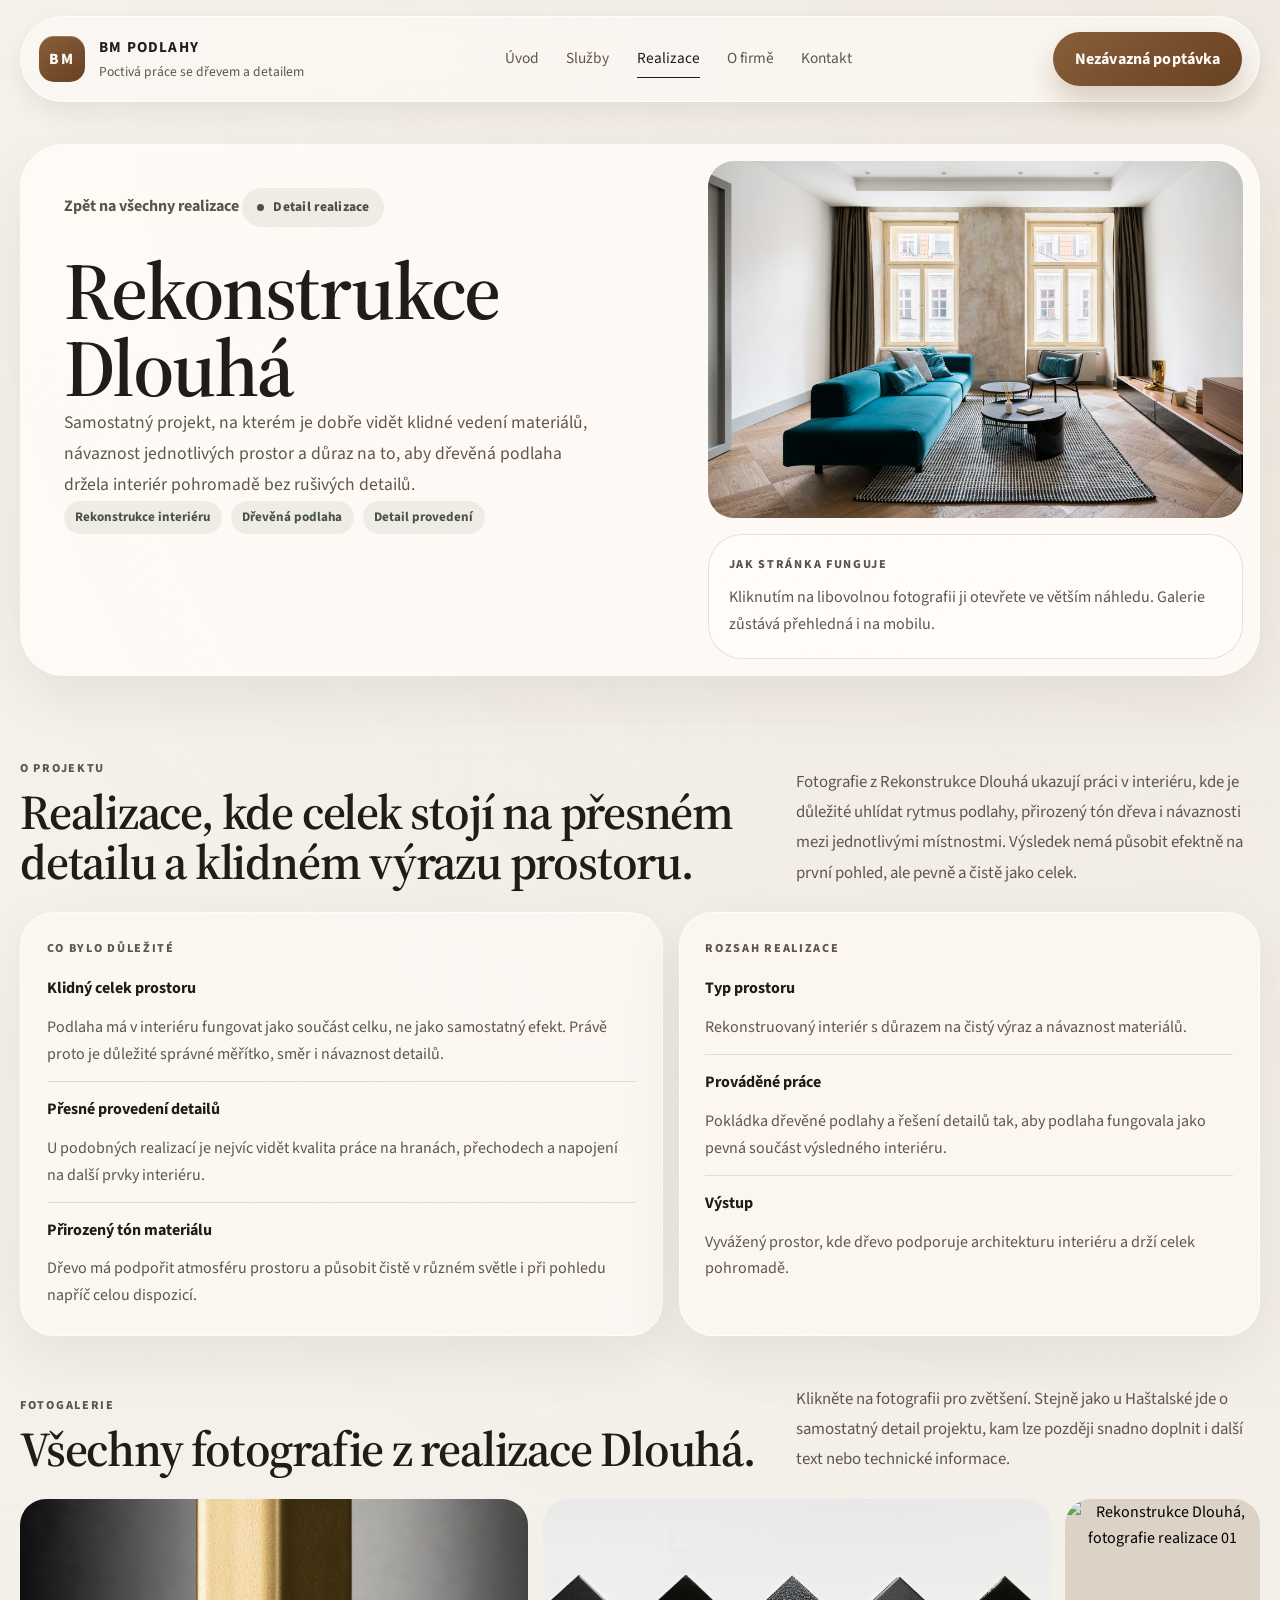
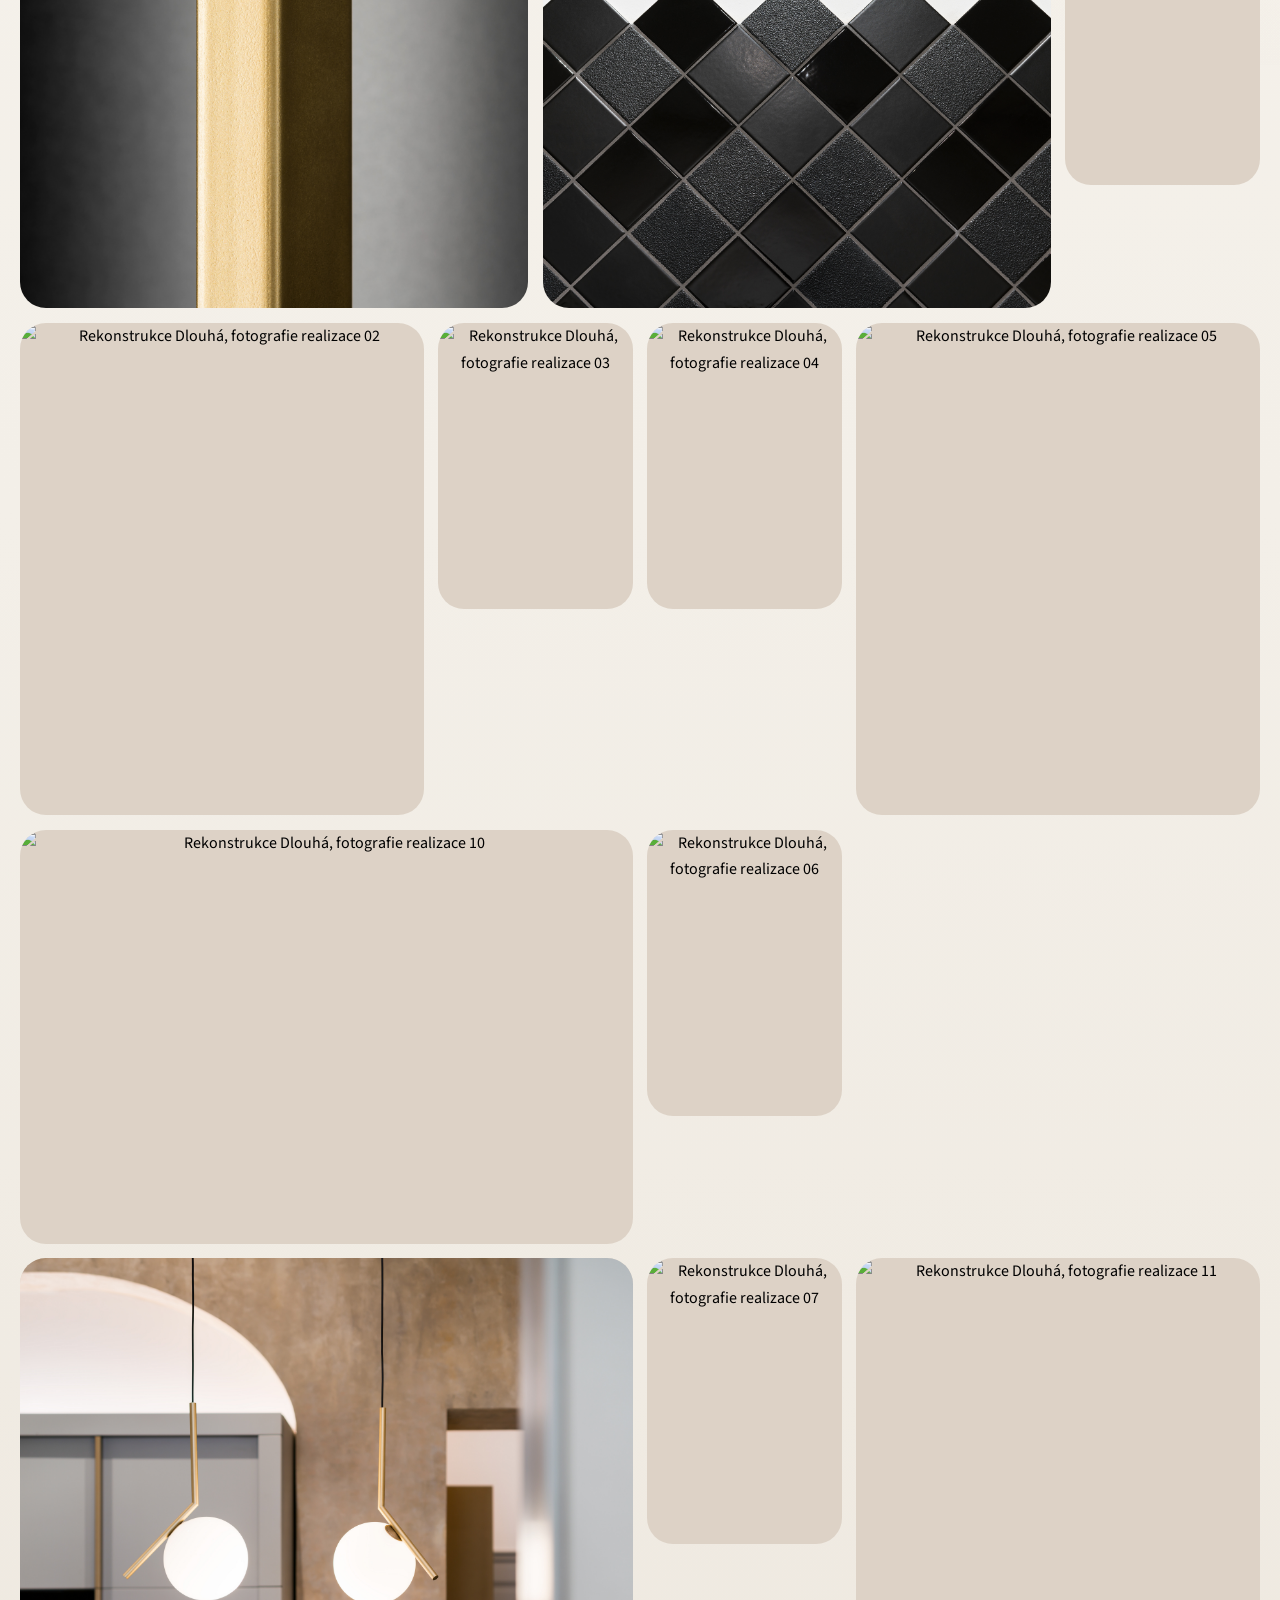
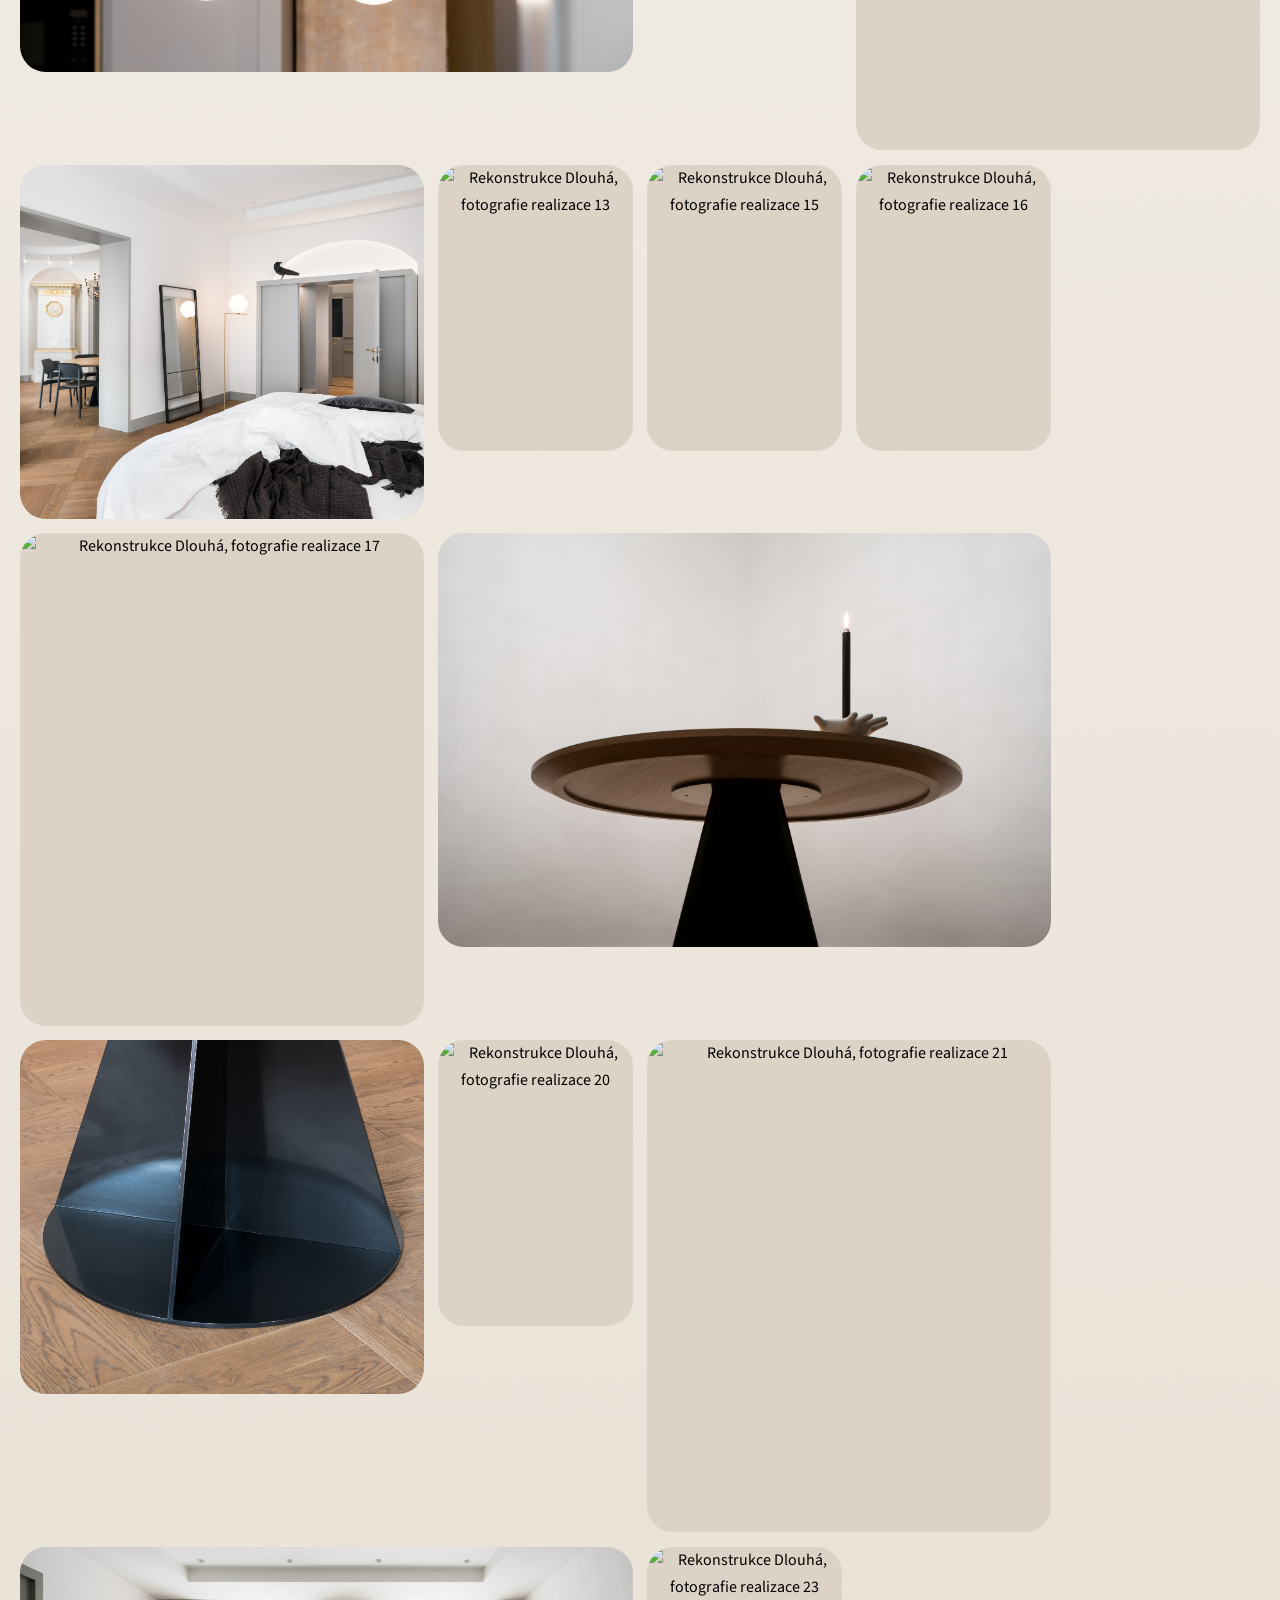
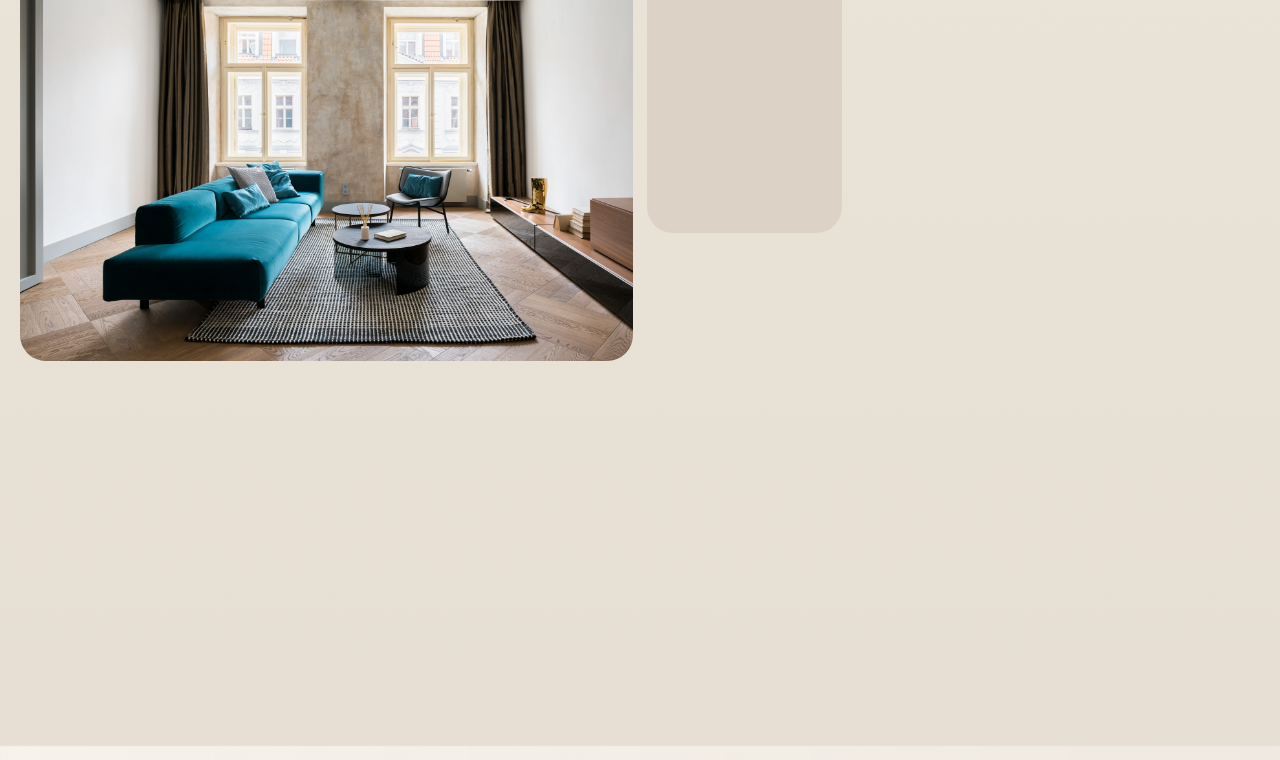
==== dlouha.html @ 30493abf "Initial commit - BM Podlahy redesign" ====
<!DOCTYPE html>
<html lang="cs">
<head>
  <meta charset="UTF-8">
  <meta name="viewport" content="width=device-width, initial-scale=1.0">
  <title>Rekonstrukce Dlouhá | BM Podlahy, s.r.o.</title>
  <meta name="description" content="Detail realizace BM Podlahy: Rekonstrukce Dlouhá a kompletní fotogalerie projektu se zaměřením na dřevěnou podlahu a čisté provedení detailů.">
  <link rel="preconnect" href="https://fonts.googleapis.com">
  <link rel="preconnect" href="https://fonts.gstatic.com" crossorigin>
  <link href="https://fonts.googleapis.com/css2?family=Source+Sans+3:wght@400;500;600;700;800&amp;family=Source+Serif+4:opsz,wght@8..60,400;8..60,500;8..60,600;8..60,700&amp;display=swap" rel="stylesheet">
  <link rel="stylesheet" href="styles.css">
</head>
<body data-page="realizace">
  <a class="skip-link" href="#main">Přeskočit na obsah</a>

  <header class="site-header">
    <div class="shell">
      <nav class="nav" aria-label="Hlavní navigace">
        <a class="brand" href="index.html" aria-label="BM Podlahy, domovská stránka">
          <span class="brand-mark">BM</span>
          <span class="brand-copy">
            <strong>BM Podlahy</strong>
            <span>Poctivá práce se dřevem a detailem</span>
          </span>
        </a>
        <div class="nav-links" id="site-menu">
          <a href="index.html" data-page="home">Úvod</a>
          <a href="sluzby.html" data-page="sluzby">Služby</a>
          <a href="realizace.html" data-page="realizace">Realizace</a>
          <a href="o-firme.html" data-page="o-firme">O firmě</a>
          <a href="kontakt.html" data-page="kontakt">Kontakt</a>
        </div>
        <div class="nav-tools">
          <button class="nav-toggle" type="button" aria-expanded="false" aria-controls="site-menu" aria-label="Otevřít navigaci">
            <svg viewBox="0 0 24 24" fill="none" aria-hidden="true">
              <path d="M4 7H20M4 12H20M4 17H20" stroke="currentColor" stroke-width="1.8" stroke-linecap="round"/>
            </svg>
          </button>
          <a class="button" href="kontakt.html">Nezávazná poptávka</a>
        </div>
      </nav>
    </div>
  </header>

  <main class="page" id="main">
    <section class="page-hero project-detail-hero">
      <div class="shell page-hero-shell reveal">
        <div class="page-hero-copy">
          <a class="detail-backlink" href="realizace.html">Zpět na všechny realizace</a>
          <span class="eyebrow">Detail realizace</span>
          <h1>Rekonstrukce Dlouhá</h1>
          <p class="lede">
            Samostatný projekt, na kterém je dobře vidět klidné vedení materiálů, návaznost jednotlivých prostor a důraz na to, aby dřevěná podlaha držela interiér pohromadě bez rušivých detailů.
          </p>
          <div class="project-meta">
            <span class="tag">Rekonstrukce interiéru</span>
            <span class="tag">Dřevěná podlaha</span>
            <span class="tag">Detail provedení</span>
          </div>
        </div>
        <div class="page-hero-aside">
          <div class="gallery-photo">
            <img src="assets/dlouha/dlouha-22.jpg" alt="Rekonstrukce Dlouhá, obytný interiér s dřevěnou podlahou">
          </div>
          <div class="aside-note">
            <span class="section-label">Jak stránka funguje</span>
            <p>Kliknutím na libovolnou fotografii ji otevřete ve větším náhledu. Galerie zůstává přehledná i na mobilu.</p>
          </div>
        </div>
      </div>
    </section>

    <section class="section">
      <div class="shell">
        <div class="section-header reveal">
          <div>
            <span class="section-label">O projektu</span>
            <h2>Realizace, kde celek stojí na přesném detailu a klidném výrazu prostoru.</h2>
          </div>
          <p class="section-intro">
            Fotografie z Rekonstrukce Dlouhá ukazují práci v interiéru, kde je důležité uhlídat rytmus podlahy, přirozený tón dřeva i návaznosti mezi jednotlivými místnostmi. Výsledek nemá působit efektně na první pohled, ale pevně a čistě jako celek.
          </p>
        </div>

        <div class="detail-grid">
          <article class="detail-panel reveal">
            <span class="section-label">Co bylo důležité</span>
            <div class="detail-list">
              <div class="detail-item">
                <strong>Klidný celek prostoru</strong>
                <p>Podlaha má v interiéru fungovat jako součást celku, ne jako samostatný efekt. Právě proto je důležité správné měřítko, směr i návaznost detailů.</p>
              </div>
              <div class="detail-item">
                <strong>Přesné provedení detailů</strong>
                <p>U podobných realizací je nejvíc vidět kvalita práce na hranách, přechodech a napojení na další prvky interiéru.</p>
              </div>
              <div class="detail-item">
                <strong>Přirozený tón materiálu</strong>
                <p>Dřevo má podpořit atmosféru prostoru a působit čistě v různém světle i při pohledu napříč celou dispozicí.</p>
              </div>
            </div>
          </article>

          <aside class="detail-panel reveal">
            <span class="section-label">Rozsah realizace</span>
            <div class="detail-list">
              <div class="detail-item">
                <strong>Typ prostoru</strong>
                <p>Rekonstruovaný interiér s důrazem na čistý výraz a návaznost materiálů.</p>
              </div>
              <div class="detail-item">
                <strong>Prováděné práce</strong>
                <p>Pokládka dřevěné podlahy a řešení detailů tak, aby podlaha fungovala jako pevná součást výsledného interiéru.</p>
              </div>
              <div class="detail-item">
                <strong>Výstup</strong>
                <p>Vyvážený prostor, kde dřevo podporuje architekturu interiéru a drží celek pohromadě.</p>
              </div>
            </div>
          </aside>
        </div>
      </div>
    </section>

    <section class="section">
      <div class="shell">
        <div class="section-header reveal">
          <div>
            <span class="section-label">Fotogalerie</span>
            <h2>Všechny fotografie z realizace Dlouhá.</h2>
          </div>
          <p class="section-intro">
            Klikněte na fotografii pro zvětšení. Stejně jako u Haštalské jde o samostatný detail projektu, kam lze později snadno doplnit i další text nebo technické informace.
          </p>
        </div>

        <div class="project-gallery reveal">
          <!-- Fotky projektu Dlouhá lze snadno měnit výměnou souborů v assets/dlouha/. -->
          <div class="hastalska-hero-grid">
            <figure class="gallery-photo hastalska-item landscape">
              <button class="gallery-lightbox-trigger" type="button" data-lightbox-trigger data-lightbox-src="assets/dlouha/dlouha-08.jpg" data-lightbox-alt="Rekonstrukce Dlouhá, fotografie realizace 08">
                <img src="assets/dlouha/dlouha-08.jpg" alt="Rekonstrukce Dlouhá, fotografie realizace 08">
              </button>
            </figure>
            <figure class="gallery-photo hastalska-item landscape">
              <button class="gallery-lightbox-trigger" type="button" data-lightbox-trigger data-lightbox-src="assets/dlouha/dlouha-09.jpg" data-lightbox-alt="Rekonstrukce Dlouhá, fotografie realizace 09">
                <img src="assets/dlouha/dlouha-09.jpg" alt="Rekonstrukce Dlouhá, fotografie realizace 09">
              </button>
            </figure>
            <figure class="gallery-photo hastalska-item portrait">
              <button class="gallery-lightbox-trigger" type="button" data-lightbox-trigger data-lightbox-src="assets/dlouha/dlouha-01.jpg" data-lightbox-alt="Rekonstrukce Dlouhá, fotografie realizace 01">
                <img src="assets/dlouha/dlouha-01.jpg" alt="Rekonstrukce Dlouhá, fotografie realizace 01">
              </button>
            </figure>
          </div>

          <div class="hastalska-mosaic">
            <figure class="gallery-photo hastalska-item portrait">
              <button class="gallery-lightbox-trigger" type="button" data-lightbox-trigger data-lightbox-src="assets/dlouha/dlouha-02.jpg" data-lightbox-alt="Rekonstrukce Dlouhá, fotografie realizace 02">
                <img src="assets/dlouha/dlouha-02.jpg" alt="Rekonstrukce Dlouhá, fotografie realizace 02">
              </button>
            </figure>
            <figure class="gallery-photo hastalska-item portrait narrow">
              <button class="gallery-lightbox-trigger" type="button" data-lightbox-trigger data-lightbox-src="assets/dlouha/dlouha-03.jpg" data-lightbox-alt="Rekonstrukce Dlouhá, fotografie realizace 03">
                <img src="assets/dlouha/dlouha-03.jpg" alt="Rekonstrukce Dlouhá, fotografie realizace 03">
              </button>
            </figure>
            <figure class="gallery-photo hastalska-item portrait narrow">
              <button class="gallery-lightbox-trigger" type="button" data-lightbox-trigger data-lightbox-src="assets/dlouha/dlouha-04.jpg" data-lightbox-alt="Rekonstrukce Dlouhá, fotografie realizace 04">
                <img src="assets/dlouha/dlouha-04.jpg" alt="Rekonstrukce Dlouhá, fotografie realizace 04">
              </button>
            </figure>
            <figure class="gallery-photo hastalska-item portrait">
              <button class="gallery-lightbox-trigger" type="button" data-lightbox-trigger data-lightbox-src="assets/dlouha/dlouha-05.jpg" data-lightbox-alt="Rekonstrukce Dlouhá, fotografie realizace 05">
                <img src="assets/dlouha/dlouha-05.jpg" alt="Rekonstrukce Dlouhá, fotografie realizace 05">
              </button>
            </figure>

            <figure class="gallery-photo hastalska-item landscape wide">
              <button class="gallery-lightbox-trigger" type="button" data-lightbox-trigger data-lightbox-src="assets/dlouha/dlouha-10.jpg" data-lightbox-alt="Rekonstrukce Dlouhá, fotografie realizace 10">
                <img src="assets/dlouha/dlouha-10.jpg" alt="Rekonstrukce Dlouhá, fotografie realizace 10">
              </button>
            </figure>
            <figure class="gallery-photo hastalska-item portrait narrow">
              <button class="gallery-lightbox-trigger" type="button" data-lightbox-trigger data-lightbox-src="assets/dlouha/dlouha-06.jpg" data-lightbox-alt="Rekonstrukce Dlouhá, fotografie realizace 06">
                <img src="assets/dlouha/dlouha-06.jpg" alt="Rekonstrukce Dlouhá, fotografie realizace 06">
              </button>
            </figure>
            <figure class="gallery-photo hastalska-item landscape wide">
              <button class="gallery-lightbox-trigger" type="button" data-lightbox-trigger data-lightbox-src="assets/dlouha/dlouha-12.jpg" data-lightbox-alt="Rekonstrukce Dlouhá, fotografie realizace 12">
                <img src="assets/dlouha/dlouha-12.jpg" alt="Rekonstrukce Dlouhá, fotografie realizace 12">
              </button>
            </figure>

            <figure class="gallery-photo hastalska-item portrait narrow">
              <button class="gallery-lightbox-trigger" type="button" data-lightbox-trigger data-lightbox-src="assets/dlouha/dlouha-07.jpg" data-lightbox-alt="Rekonstrukce Dlouhá, fotografie realizace 07">
                <img src="assets/dlouha/dlouha-07.jpg" alt="Rekonstrukce Dlouhá, fotografie realizace 07">
              </button>
            </figure>
            <figure class="gallery-photo hastalska-item portrait">
              <button class="gallery-lightbox-trigger" type="button" data-lightbox-trigger data-lightbox-src="assets/dlouha/dlouha-11.jpg" data-lightbox-alt="Rekonstrukce Dlouhá, fotografie realizace 11">
                <img src="assets/dlouha/dlouha-11.jpg" alt="Rekonstrukce Dlouhá, fotografie realizace 11">
              </button>
            </figure>
            <figure class="gallery-photo hastalska-item landscape">
              <button class="gallery-lightbox-trigger" type="button" data-lightbox-trigger data-lightbox-src="assets/dlouha/dlouha-14.jpg" data-lightbox-alt="Rekonstrukce Dlouhá, fotografie realizace 14">
                <img src="assets/dlouha/dlouha-14.jpg" alt="Rekonstrukce Dlouhá, fotografie realizace 14">
              </button>
            </figure>

            <figure class="gallery-photo hastalska-item portrait narrow">
              <button class="gallery-lightbox-trigger" type="button" data-lightbox-trigger data-lightbox-src="assets/dlouha/dlouha-13.jpg" data-lightbox-alt="Rekonstrukce Dlouhá, fotografie realizace 13">
                <img src="assets/dlouha/dlouha-13.jpg" alt="Rekonstrukce Dlouhá, fotografie realizace 13">
              </button>
            </figure>
            <figure class="gallery-photo hastalska-item portrait narrow">
              <button class="gallery-lightbox-trigger" type="button" data-lightbox-trigger data-lightbox-src="assets/dlouha/dlouha-15.jpg" data-lightbox-alt="Rekonstrukce Dlouhá, fotografie realizace 15">
                <img src="assets/dlouha/dlouha-15.jpg" alt="Rekonstrukce Dlouhá, fotografie realizace 15">
              </button>
            </figure>
            <figure class="gallery-photo hastalska-item portrait narrow">
              <button class="gallery-lightbox-trigger" type="button" data-lightbox-trigger data-lightbox-src="assets/dlouha/dlouha-16.jpg" data-lightbox-alt="Rekonstrukce Dlouhá, fotografie realizace 16">
                <img src="assets/dlouha/dlouha-16.jpg" alt="Rekonstrukce Dlouhá, fotografie realizace 16">
              </button>
            </figure>
            <figure class="gallery-photo hastalska-item portrait">
              <button class="gallery-lightbox-trigger" type="button" data-lightbox-trigger data-lightbox-src="assets/dlouha/dlouha-17.jpg" data-lightbox-alt="Rekonstrukce Dlouhá, fotografie realizace 17">
                <img src="assets/dlouha/dlouha-17.jpg" alt="Rekonstrukce Dlouhá, fotografie realizace 17">
              </button>
            </figure>

            <figure class="gallery-photo hastalska-item landscape wide">
              <button class="gallery-lightbox-trigger" type="button" data-lightbox-trigger data-lightbox-src="assets/dlouha/dlouha-18.jpg" data-lightbox-alt="Rekonstrukce Dlouhá, fotografie realizace 18">
                <img src="assets/dlouha/dlouha-18.jpg" alt="Rekonstrukce Dlouhá, fotografie realizace 18">
              </button>
            </figure>
            <figure class="gallery-photo hastalska-item landscape">
              <button class="gallery-lightbox-trigger" type="button" data-lightbox-trigger data-lightbox-src="assets/dlouha/dlouha-19.jpg" data-lightbox-alt="Rekonstrukce Dlouhá, fotografie realizace 19">
                <img src="assets/dlouha/dlouha-19.jpg" alt="Rekonstrukce Dlouhá, fotografie realizace 19">
              </button>
            </figure>
            <figure class="gallery-photo hastalska-item portrait narrow">
              <button class="gallery-lightbox-trigger" type="button" data-lightbox-trigger data-lightbox-src="assets/dlouha/dlouha-20.jpg" data-lightbox-alt="Rekonstrukce Dlouhá, fotografie realizace 20">
                <img src="assets/dlouha/dlouha-20.jpg" alt="Rekonstrukce Dlouhá, fotografie realizace 20">
              </button>
            </figure>

            <figure class="gallery-photo hastalska-item portrait">
              <button class="gallery-lightbox-trigger" type="button" data-lightbox-trigger data-lightbox-src="assets/dlouha/dlouha-21.jpg" data-lightbox-alt="Rekonstrukce Dlouhá, fotografie realizace 21">
                <img src="assets/dlouha/dlouha-21.jpg" alt="Rekonstrukce Dlouhá, fotografie realizace 21">
              </button>
            </figure>
            <figure class="gallery-photo hastalska-item landscape wide">
              <button class="gallery-lightbox-trigger" type="button" data-lightbox-trigger data-lightbox-src="assets/dlouha/dlouha-22.jpg" data-lightbox-alt="Rekonstrukce Dlouhá, fotografie realizace 22">
                <img src="assets/dlouha/dlouha-22.jpg" alt="Rekonstrukce Dlouhá, fotografie realizace 22">
              </button>
            </figure>
            <figure class="gallery-photo hastalska-item portrait narrow">
              <button class="gallery-lightbox-trigger" type="button" data-lightbox-trigger data-lightbox-src="assets/dlouha/dlouha-23.jpg" data-lightbox-alt="Rekonstrukce Dlouhá, fotografie realizace 23">
                <img src="assets/dlouha/dlouha-23.jpg" alt="Rekonstrukce Dlouhá, fotografie realizace 23">
              </button>
            </figure>
          </div>
        </div>
      </div>
    </section>
  </main>

  <footer class="footer">
    <div class="shell">
      <div class="footer-panel reveal">
        <div class="footer-grid">
          <div>
            <a class="brand" href="index.html">
              <span class="brand-mark">BM</span>
              <span class="brand-copy">
                <strong>BM Podlahy, s.r.o.</strong>
                <span>IČO 03479170</span>
              </span>
            </a>
            <p class="footer-copy">Detail realizace Dlouhá a kompletní fotogalerie projektu BM Podlahy.</p>
          </div>
          <div class="footer-links">
            <span class="section-label">Navigace</span>
            <a href="index.html">Úvod</a>
            <a href="sluzby.html">Služby</a>
            <a href="realizace.html">Realizace</a>
            <a href="kontakt.html">Kontakt</a>
          </div>
          <div class="footer-links">
            <span class="section-label">Kontakt</span>
            <a href="tel:+420739732294">739 732 294</a>
            <a href="mailto:bmpodlahy@gmail.com">bmpodlahy@gmail.com</a>
            <span class="footer-copy">K lipám 295/22, Praha 9, 190 00</span>
          </div>
        </div>
      </div>
    </div>
  </footer>

  <div class="lightbox" data-lightbox hidden>
    <div class="lightbox-backdrop" data-lightbox-close></div>
    <div class="lightbox-dialog" role="dialog" aria-modal="true" aria-label="Zvětšená fotografie realizace">
      <button class="lightbox-close" type="button" aria-label="Zavřít fotografii" data-lightbox-close>&times;</button>
      <img class="lightbox-image" src="" alt="" data-lightbox-image>
      <p class="lightbox-caption" data-lightbox-caption></p>
    </div>
  </div>

  <script src="script.js"></script>
</body>
</html>
---- styles.css ----
:root {
  --bg: #f3efe8;
  --bg-deep: #e7dfd3;
  --surface: rgba(255, 251, 246, 0.88);
  --surface-strong: #fcf8f2;
  --surface-dark: #221d19;
  --ink: #211c18;
  --ink-soft: #5f554d;
  --line: rgba(33, 28, 24, 0.12);
  --line-strong: rgba(33, 28, 24, 0.24);
  --wood: #8a5e3a;
  --wood-deep: #674122;
  --moss: #485245;
  --sand: #d9c8b4;
  --white: #fffdf9;
  --shadow-soft: 0 20px 60px rgba(52, 36, 24, 0.08);
  --shadow-strong: 0 26px 70px rgba(52, 36, 24, 0.12);
  --radius-sm: 14px;
  --radius-md: 22px;
  --radius-lg: 34px;
  --radius-xl: 44px;
  --space-1: 0.5rem;
  --space-2: 0.75rem;
  --space-3: 1rem;
  --space-4: 1.5rem;
  --space-5: 2rem;
  --space-6: 3rem;
  --space-7: 4.5rem;
  --space-8: 6rem;
  --max-width: 1240px;
  --text-sm: 0.95rem;
  --text-base: 1rem;
  --text-md: 1.125rem;
  --text-lg: 1.25rem;
  --text-xl: clamp(1.75rem, 3.5vw, 2.8rem);
  --text-hero: clamp(3rem, 7vw, 6rem);
}

*,
*::before,
*::after {
  box-sizing: border-box;
}

html {
  scroll-behavior: smooth;
}

body {
  margin: 0;
  color: var(--ink);
  font-family: "Source Sans 3", sans-serif;
  font-size: var(--text-base);
  line-height: 1.68;
  background:
    radial-gradient(circle at top right, rgba(138, 94, 58, 0.08), transparent 30%),
    linear-gradient(180deg, #f8f5ef 0%, var(--bg) 38%, var(--bg-deep) 100%);
  -webkit-font-smoothing: antialiased;
  text-rendering: optimizeLegibility;
}

body::before {
  content: "";
  position: fixed;
  inset: 0;
  pointer-events: none;
  background:
    linear-gradient(rgba(33, 28, 24, 0.018) 1px, transparent 1px),
    linear-gradient(90deg, rgba(33, 28, 24, 0.018) 1px, transparent 1px);
  background-size: 36px 36px;
  mask-image: radial-gradient(circle at center, black 38%, transparent 82%);
  opacity: 0.45;
}

img {
  display: block;
  max-width: 100%;
}

a {
  color: inherit;
  text-decoration: none;
}

button,
input,
select,
textarea {
  font: inherit;
}

button {
  border: 0;
  background: none;
}

.skip-link {
  position: absolute;
  left: 1rem;
  top: -4rem;
  z-index: 100;
  padding: 0.85rem 1.1rem;
  border-radius: 999px;
  color: var(--white);
  background: var(--surface-dark);
}

.skip-link:focus {
  top: 1rem;
}

.shell {
  width: min(calc(100% - 2rem), var(--max-width));
  margin: 0 auto;
}

.site-header {
  position: sticky;
  top: 0;
  z-index: 30;
  padding: 1rem 0;
  transition: padding 0.3s ease;
}

.site-header.is-scrolled {
  padding: 0.55rem 0;
}

.nav {
  display: flex;
  align-items: center;
  justify-content: space-between;
  gap: 1.25rem;
  padding: 0.95rem 1.05rem 0.95rem 1.1rem;
  border: 1px solid rgba(255, 255, 255, 0.72);
  border-radius: 999px;
  background: rgba(252, 248, 242, 0.78);
  backdrop-filter: blur(16px);
  box-shadow: 0 10px 26px rgba(36, 28, 20, 0.08);
}

.brand {
  display: inline-flex;
  align-items: center;
  gap: 0.9rem;
  min-width: 0;
}

.brand-mark {
  display: grid;
  place-items: center;
  width: 46px;
  height: 46px;
  border-radius: 15px;
  color: var(--white);
  font-size: 0.98rem;
  font-weight: 800;
  letter-spacing: 0.08em;
  background: linear-gradient(145deg, var(--wood) 0%, var(--wood-deep) 100%);
  box-shadow: inset 0 1px 0 rgba(255, 255, 255, 0.22);
}

.brand-copy {
  min-width: 0;
}

.brand-copy strong,
.brand-copy span {
  display: block;
}

.brand-copy strong {
  font-size: 0.95rem;
  letter-spacing: 0.08em;
  text-transform: uppercase;
}

.brand-copy span {
  color: var(--ink-soft);
  font-size: 0.85rem;
}

.nav-links {
  display: flex;
  align-items: center;
  gap: 1.7rem;
}

.nav-links a {
  position: relative;
  color: var(--ink-soft);
  font-size: 0.96rem;
}

.nav-links a::after {
  content: "";
  position: absolute;
  left: 0;
  bottom: -0.35rem;
  width: 100%;
  height: 1px;
  background: var(--ink);
  transform: scaleX(0);
  transform-origin: left;
  transition: transform 0.25s ease;
}

.nav-links a:hover::after,
.nav-links a[aria-current="page"]::after {
  transform: scaleX(1);
}

.nav-links a[aria-current="page"] {
  color: var(--ink);
}

.nav-tools {
  display: flex;
  align-items: center;
  gap: 0.85rem;
}

.nav-toggle {
  display: none;
  align-items: center;
  justify-content: center;
  width: 46px;
  height: 46px;
  border-radius: 50%;
  color: var(--ink);
  border: 1px solid var(--line);
  background: rgba(255, 255, 255, 0.52);
  cursor: pointer;
}

.nav-toggle svg {
  width: 22px;
  height: 22px;
}

.button,
.button-secondary,
.button-text {
  display: inline-flex;
  align-items: center;
  justify-content: center;
  gap: 0.65rem;
  min-height: 48px;
  padding: 0.85rem 1.35rem;
  border-radius: 999px;
  transition: transform 0.22s ease, background 0.22s ease, border-color 0.22s ease, box-shadow 0.22s ease;
}

.button {
  color: var(--white);
  font-weight: 700;
  letter-spacing: 0.01em;
  background: linear-gradient(145deg, var(--wood) 0%, var(--wood-deep) 100%);
  box-shadow: 0 16px 28px rgba(103, 65, 34, 0.22);
}

.button-secondary {
  color: var(--ink);
  font-weight: 700;
  letter-spacing: 0.01em;
  border: 1px solid var(--line);
  background: rgba(255, 255, 255, 0.58);
}

.button-text {
  padding-inline: 0;
  min-height: auto;
  color: var(--ink);
  font-weight: 700;
  letter-spacing: 0.01em;
}

.button:hover,
.button-secondary:hover,
.button-text:hover {
  transform: translateY(-2px);
}

.card-link-media {
  display: block;
  color: inherit;
}

.project-title-link,
.detail-backlink {
  color: inherit;
}

.project-title-link {
  text-decoration-thickness: 1px;
  text-underline-offset: 0.18em;
}

.detail-backlink {
  display: inline-flex;
  align-items: center;
  margin-bottom: 1rem;
  color: var(--ink-soft);
  font-weight: 700;
}

.detail-backlink:hover,
.project-title-link:hover {
  color: var(--wood-deep);
}

.page {
  padding-bottom: var(--space-8);
}

.hero {
  padding: 1.75rem 0 3rem;
}

.hero-grid {
  display: grid;
  grid-template-columns: minmax(0, 1.05fr) minmax(350px, 0.95fr);
  gap: 1.4rem;
  align-items: stretch;
}

.hero-copy,
.hero-media,
.surface-card,
.project-panel,
.quote-panel,
.contact-panel,
.footer-panel,
.list-panel,
.story-panel {
  border: 1px solid rgba(255, 255, 255, 0.7);
  background: var(--surface);
  backdrop-filter: blur(12px);
  box-shadow: var(--shadow-soft);
}

.hero-copy {
  position: relative;
  display: flex;
  flex-direction: column;
  justify-content: space-between;
  gap: 1.75rem;
  padding: clamp(1.8rem, 4vw, 3rem);
  border-radius: var(--radius-xl);
  overflow: hidden;
}

.hero-copy::after {
  content: "";
  position: absolute;
  right: -7rem;
  bottom: -8rem;
  width: 18rem;
  height: 18rem;
  border-radius: 50%;
  background: radial-gradient(circle, rgba(138, 94, 58, 0.14), transparent 70%);
}

.eyebrow {
  display: inline-flex;
  align-items: center;
  gap: 0.6rem;
  width: fit-content;
  padding: 0.5rem 0.9rem;
  border-radius: 999px;
  color: var(--moss);
  font-size: 0.84rem;
  font-weight: 800;
  letter-spacing: 0.02em;
  background: rgba(72, 82, 69, 0.08);
}

.eyebrow::before {
  content: "";
  width: 0.45rem;
  height: 0.45rem;
  border-radius: 50%;
  background: currentColor;
}

h1,
h2,
h3,
h4 {
  margin: 0;
  font-family: "Source Serif 4", serif;
  font-weight: 600;
  letter-spacing: -0.025em;
}

h1 {
  margin-top: 1rem;
  max-width: 11ch;
  font-size: clamp(2.9rem, 6.3vw, 5.4rem);
  line-height: 0.96;
}

h2 {
  font-size: clamp(2rem, 3.8vw, 3.6rem);
  line-height: 1.04;
}

h3 {
  font-size: clamp(1.35rem, 2.1vw, 1.9rem);
  line-height: 1.12;
}

.lede,
.section-intro,
.body-copy,
.card-copy,
.detail-copy,
.footer-copy {
  color: var(--ink-soft);
}

.lede {
  max-width: 60ch;
  margin: 0;
  font-size: 1.1rem;
  line-height: 1.78;
}

.hero-actions {
  display: flex;
  flex-wrap: wrap;
  gap: 0.9rem;
}

.hero-facts {
  display: grid;
  grid-template-columns: repeat(2, minmax(0, 1fr));
  gap: 1rem 1.6rem;
}

.fact {
  padding-top: 0.95rem;
  border-top: 1px solid var(--line-strong);
}

.fact strong {
  display: block;
  margin-bottom: 0.35rem;
  font-size: 1rem;
}

.fact:nth-child(3) {
  grid-column: span 2;
}

.fact span {
  color: var(--ink-soft);
  font-size: 0.92rem;
  line-height: 1.6;
}

.hero-media {
  display: grid;
  gap: 1rem;
  padding: 1rem;
  border-radius: var(--radius-xl);
}

.media-frame {
  position: relative;
  min-height: 600px;
  overflow: hidden;
  border-radius: calc(var(--radius-xl) - 0.6rem);
}

.media-frame img,
.gallery-photo img,
.project-photo img,
.story-photo img,
.cta-photo img {
  width: 100%;
  height: 100%;
  object-fit: cover;
}

.hero-note {
  position: absolute;
  left: 1rem;
  right: 1rem;
  bottom: 1rem;
  padding: 1rem 1.15rem;
  border-radius: 1.25rem;
  color: var(--white);
  background: rgba(30, 24, 20, 0.72);
  backdrop-filter: blur(10px);
}

.hero-note strong {
  display: block;
  margin-bottom: 0.35rem;
  font-size: 1rem;
}

.hero-note span {
  display: block;
  color: rgba(255, 255, 255, 0.82);
  font-size: 0.94rem;
  line-height: 1.55;
}

.hero-meta {
  display: grid;
  grid-template-columns: repeat(3, minmax(0, 1fr));
  gap: 0.8rem;
}

.meta-card {
  padding: 1rem;
  border-radius: var(--radius-md);
  background: rgba(255, 255, 255, 0.52);
  border: 1px solid var(--line);
}

.meta-card small,
.section-label,
.detail-label,
.kicker {
  display: block;
  margin-bottom: 0.45rem;
  color: var(--ink-soft);
  font-size: 0.76rem;
  font-weight: 800;
  letter-spacing: 0.14em;
  text-transform: uppercase;
}

.meta-card strong {
  font-size: 0.85rem;
  line-height: 1.4;
}

.section {
  padding: var(--space-6) 0 0;
}

.section-header {
  display: flex;
  align-items: end;
  justify-content: space-between;
  gap: 1.5rem;
  margin-bottom: 1.5rem;
}

.section-intro {
  max-width: 58ch;
  margin: 0;
  font-size: 1.05rem;
  line-height: 1.8;
}

.intro-grid,
.services-overview,
.process-grid,
.footer-grid,
.contact-grid,
.detail-grid,
.story-grid,
.stat-grid,
.gallery-grid,
.project-grid,
.service-sections {
  display: grid;
  gap: 1rem;
}

.intro-grid {
  grid-template-columns: minmax(0, 1.15fr) minmax(280px, 0.85fr);
}

.surface-card,
.list-panel,
.quote-panel,
.story-panel {
  padding: 1.5rem;
  border-radius: var(--radius-lg);
}

.surface-card h3,
.list-panel h3,
.quote-panel h3,
.story-panel h3 {
  margin-bottom: 0.85rem;
}

.surface-card p,
.surface-card li,
.list-panel p,
.list-panel li,
.quote-panel p,
.story-panel p,
.story-panel li,
.contact-panel p,
.project-copy p {
  color: var(--ink-soft);
}

.surface-card ul,
.story-panel ul,
.list-panel ul {
  margin: 1rem 0 0;
  padding-left: 1.1rem;
}

.quote-panel {
  display: flex;
  flex-direction: column;
  justify-content: space-between;
  background:
    linear-gradient(180deg, rgba(138, 94, 58, 0.08), rgba(138, 94, 58, 0.02)),
    var(--surface);
}

.quote-panel blockquote {
  margin: 0;
  font-family: "Source Serif 4", serif;
  font-size: clamp(1.45rem, 2.4vw, 2.1rem);
  line-height: 1.26;
}

.quote-panel cite {
  display: block;
  margin-top: 1rem;
  font-style: normal;
  color: var(--ink-soft);
}

.services-overview {
  grid-template-columns: repeat(2, minmax(0, 1fr));
}

.service-preview {
  display: grid;
  grid-template-columns: minmax(0, 0.8fr) minmax(0, 1.2fr);
  gap: 1rem;
  padding: 1rem;
  border-radius: var(--radius-lg);
  border: 1px solid rgba(255, 255, 255, 0.72);
  background: rgba(252, 248, 242, 0.9);
  box-shadow: var(--shadow-soft);
}

.service-preview.featured {
  grid-column: span 2;
  grid-template-columns: minmax(0, 0.95fr) minmax(0, 1.05fr);
}

.service-preview.featured .gallery-photo {
  min-height: 320px;
}

.service-preview .gallery-photo {
  min-height: 260px;
}

.gallery-photo,
.project-photo,
.story-photo,
.cta-photo {
  overflow: hidden;
  border-radius: calc(var(--radius-lg) - 0.5rem);
  background: #ddd2c6;
}

.project-grid {
  grid-template-columns: repeat(2, minmax(0, 1fr));
}

.project-panel {
  overflow: hidden;
  border-radius: var(--radius-lg);
}

.project-copy {
  padding: 1.5rem;
}

.project-copy p {
  margin: 0.8rem 0 1rem;
  line-height: 1.78;
}

.project-meta {
  display: flex;
  flex-wrap: wrap;
  gap: 0.6rem;
}

.tag {
  display: inline-flex;
  align-items: center;
  min-height: 32px;
  padding: 0.35rem 0.7rem;
  border-radius: 999px;
  color: var(--moss);
  font-size: 0.82rem;
  font-weight: 700;
  background: rgba(72, 82, 69, 0.08);
}

.project-photo {
  aspect-ratio: 1.08 / 1;
}

.process-grid {
  grid-template-columns: repeat(2, minmax(0, 1fr));
  gap: 0;
  border-top: 1px solid var(--line);
}

.process-step {
  padding: 1.45rem 1.2rem 1.5rem 0;
  border-radius: 0;
  border: 0;
  border-bottom: 1px solid var(--line);
  background: transparent;
  box-shadow: none;
}

.process-step:nth-child(odd) {
  padding-right: 1.8rem;
  border-right: 1px solid var(--line);
}

.process-step:nth-child(even) {
  padding-left: 1.8rem;
}

.process-step strong {
  display: inline-flex;
  align-items: center;
  justify-content: center;
  width: 2.3rem;
  height: 2.3rem;
  margin-bottom: 1rem;
  border-radius: 50%;
  color: var(--wood-deep);
  font-size: 0.92rem;
  background: rgba(138, 94, 58, 0.1);
}

.process-step p {
  margin: 0.7rem 0 0;
  color: var(--ink-soft);
}

.cta-band {
  margin-top: var(--space-6);
}

.cta-shell {
  display: grid;
  grid-template-columns: minmax(0, 1.1fr) minmax(280px, 0.9fr);
  gap: 1rem;
  padding: 1rem;
  border-radius: var(--radius-xl);
  border: 1px solid rgba(255, 255, 255, 0.72);
  background: var(--surface);
  box-shadow: var(--shadow-strong);
}

.cta-copy {
  padding: 1.8rem;
}

.cta-copy p {
  max-width: 56ch;
  color: var(--ink-soft);
}

.cta-photo {
  min-height: 100%;
}

.page-hero {
  padding: 1.6rem 0 2.2rem;
}

.page-hero-shell {
  display: grid;
  grid-template-columns: minmax(0, 1.1fr) minmax(260px, 0.9fr);
  gap: 1rem;
  padding: 1rem;
  border-radius: var(--radius-xl);
  border: 1px solid rgba(255, 255, 255, 0.7);
  background: var(--surface);
  box-shadow: var(--shadow-soft);
}

.page-hero-copy {
  padding: 1.7rem;
}

.page-hero-copy h1 {
  max-width: 12ch;
}

.page-hero-aside {
  display: grid;
  gap: 1rem;
}

.aside-note {
  padding: 1.25rem;
  border-radius: var(--radius-lg);
  background: rgba(255, 255, 255, 0.55);
  border: 1px solid var(--line);
}

.aside-note p {
  margin: 0.55rem 0 0;
  color: var(--ink-soft);
}

.detail-grid {
  grid-template-columns: minmax(0, 1.05fr) minmax(280px, 0.95fr);
}

.project-detail-hero .page-hero-copy h1 {
  max-width: 10ch;
}

.detail-panel {
  padding: 1.6rem;
  border-radius: var(--radius-lg);
  border: 1px solid rgba(255, 255, 255, 0.72);
  background: rgba(252, 248, 242, 0.88);
  box-shadow: var(--shadow-soft);
}

.detail-panel p {
  margin: 0.75rem 0 0;
  color: var(--ink-soft);
}

.detail-list {
  display: grid;
  gap: 0.85rem;
  margin-top: 1rem;
}

.detail-item {
  padding-top: 0.85rem;
  border-top: 1px solid var(--line);
}

.detail-item:first-child {
  padding-top: 0;
  border-top: 0;
}

.gallery-grid {
  grid-template-columns: repeat(12, minmax(0, 1fr));
}

.gallery-card {
  grid-column: span 6;
  overflow: hidden;
  border-radius: var(--radius-lg);
  border: 1px solid rgba(255, 255, 255, 0.72);
  background: rgba(252, 248, 242, 0.9);
  box-shadow: var(--shadow-soft);
}

.gallery-card.large {
  grid-column: span 7;
}

.gallery-card.small {
  grid-column: span 5;
}

.gallery-card .gallery-photo {
  aspect-ratio: 1.25 / 1;
}

.gallery-card .project-copy {
  padding-top: 1.2rem;
}

.service-sections {
  grid-template-columns: 1fr;
}

.service-block {
  display: grid;
  grid-template-columns: minmax(0, 1.05fr) minmax(280px, 0.95fr);
  gap: 1rem;
  padding: 1rem;
  border-radius: var(--radius-xl);
  border: 1px solid rgba(255, 255, 255, 0.72);
  background: rgba(252, 248, 242, 0.88);
  box-shadow: var(--shadow-soft);
}

.service-block:nth-child(even) {
  grid-template-columns: minmax(280px, 0.95fr) minmax(0, 1.05fr);
}

.service-block:nth-child(even) .service-copy {
  order: 2;
}

.service-block:nth-child(even) .service-photo {
  order: 1;
}

.service-copy {
  padding: 1.4rem;
}

.service-copy p {
  color: var(--ink-soft);
}

.hastalska-gallery {
  grid-column: 1 / -1;
  display: grid;
  gap: 0.9rem;
  padding: 0 1.4rem 1.4rem;
}

.project-gallery {
  display: grid;
  gap: 0.9rem;
}

.hastalska-hero-grid,
.hastalska-mosaic {
  display: grid;
  grid-template-columns: repeat(12, minmax(0, 1fr));
  gap: 0.9rem;
}

.hastalska-item {
  margin: 0;
}

.hastalska-item img {
  width: 100%;
  height: 100%;
  object-fit: cover;
  display: block;
}

.gallery-lightbox-trigger {
  width: 100%;
  height: 100%;
  padding: 0;
  border: 0;
  background: transparent;
  cursor: zoom-in;
}

.gallery-lightbox-trigger img {
  transition: transform 0.28s ease, filter 0.28s ease;
}

.gallery-lightbox-trigger:hover img {
  transform: scale(1.02);
  filter: saturate(1.02);
}

.lightbox {
  position: fixed;
  inset: 0;
  z-index: 80;
  display: grid;
  place-items: center;
  padding: 1.25rem;
}

.lightbox[hidden] {
  display: none;
}

.lightbox-backdrop {
  position: absolute;
  inset: 0;
  background: rgba(25, 22, 18, 0.82);
  backdrop-filter: blur(6px);
}

.lightbox-dialog {
  position: relative;
  z-index: 1;
  width: min(1100px, calc(100vw - 2rem));
  max-height: calc(100vh - 2rem);
  padding: 0.85rem 0.85rem 1rem;
  border-radius: 1.35rem;
  background: rgba(248, 243, 236, 0.98);
  box-shadow: 0 30px 60px rgba(20, 16, 12, 0.32);
}

.lightbox-image {
  display: block;
  width: 100%;
  max-height: calc(100vh - 7rem);
  object-fit: contain;
  border-radius: 1rem;
  background: #e5ddd2;
}

.lightbox-caption {
  margin: 0.8rem 0 0.1rem;
  color: var(--ink-soft);
  font-size: 0.96rem;
}

.lightbox-close {
  position: absolute;
  top: 0.45rem;
  right: 0.45rem;
  display: inline-flex;
  align-items: center;
  justify-content: center;
  width: 2.6rem;
  height: 2.6rem;
  padding: 0;
  border: 0;
  border-radius: 50%;
  color: var(--ink);
  font-size: 1.7rem;
  line-height: 1;
  background: rgba(255, 255, 255, 0.86);
  cursor: pointer;
}

.hastalska-hero-grid .hastalska-item.landscape {
  grid-column: span 5;
  aspect-ratio: 1.24 / 1;
}

.hastalska-hero-grid .hastalska-item.portrait {
  grid-column: span 2;
  aspect-ratio: 0.68 / 1;
}

.hastalska-mosaic .hastalska-item.landscape {
  grid-column: span 4;
  aspect-ratio: 1.14 / 1;
}

.hastalska-mosaic .hastalska-item.landscape.wide {
  grid-column: span 6;
  aspect-ratio: 1.48 / 1;
}

.hastalska-mosaic .hastalska-item.portrait {
  grid-column: span 4;
  aspect-ratio: 0.82 / 1;
}

.hastalska-mosaic .hastalska-item.portrait.narrow {
  grid-column: span 2;
  aspect-ratio: 0.68 / 1;
}

.service-points {
  display: grid;
  gap: 0.8rem;
  margin-top: 1rem;
}

.service-points div {
  padding-top: 0.8rem;
  border-top: 1px solid var(--line);
}

.service-points div:first-child {
  padding-top: 0;
  border-top: 0;
}

.service-photo {
  min-height: 100%;
}

.story-grid {
  grid-template-columns: minmax(0, 1fr) minmax(0, 1fr);
}

.story-photo {
  aspect-ratio: 1 / 1.05;
}

.stat-grid {
  grid-template-columns: repeat(3, minmax(0, 1fr));
}

.stat-card {
  padding: 1.35rem;
  border-radius: var(--radius-lg);
  border: 1px solid rgba(255, 255, 255, 0.72);
  background: rgba(252, 248, 242, 0.88);
  box-shadow: var(--shadow-soft);
}

.stat-card strong {
  display: block;
  font-size: clamp(1.8rem, 3vw, 2.6rem);
  line-height: 1;
}

.stat-card span {
  display: block;
  margin-top: 0.55rem;
  color: var(--ink-soft);
}

.contact-grid {
  grid-template-columns: minmax(0, 0.9fr) minmax(0, 1.1fr);
}

.contact-panel {
  padding: 1.5rem;
  border-radius: var(--radius-xl);
}

.contact-list {
  display: grid;
  gap: 0.85rem;
  margin-top: 1.2rem;
}

.contact-item {
  padding: 1rem 1.1rem;
  border-radius: var(--radius-md);
  background: rgba(255, 255, 255, 0.58);
  border: 1px solid var(--line);
}

.contact-item strong {
  display: block;
  margin-top: 0.25rem;
  font-size: 1rem;
}

.contact-form {
  display: grid;
  gap: 1rem;
  padding: 1.7rem;
  border-radius: var(--radius-xl);
  color: var(--white);
  background:
    linear-gradient(160deg, rgba(33, 28, 24, 0.98), rgba(47, 39, 31, 0.96)),
    var(--surface-dark);
  box-shadow: var(--shadow-strong);
}

.contact-form p {
  margin: 0;
  color: rgba(255, 255, 255, 0.76);
}

.field-grid {
  display: grid;
  grid-template-columns: repeat(2, minmax(0, 1fr));
  gap: 0.9rem;
}

.field {
  display: grid;
  gap: 0.45rem;
}

.field label {
  font-size: 0.92rem;
  color: rgba(255, 255, 255, 0.88);
}

.field input,
.field select,
.field textarea {
  width: 100%;
  padding: 0.95rem 1rem;
  border: 1px solid rgba(255, 255, 255, 0.15);
  border-radius: 1rem;
  color: var(--white);
  background: rgba(255, 255, 255, 0.07);
  transition: border-color 0.2s ease, background 0.2s ease;
}

.field input::placeholder,
.field textarea::placeholder {
  color: rgba(255, 255, 255, 0.42);
}

.field input:focus,
.field select:focus,
.field textarea:focus {
  outline: none;
  border-color: rgba(217, 200, 180, 0.7);
  background: rgba(255, 255, 255, 0.1);
}

.field textarea {
  min-height: 160px;
  resize: vertical;
}

.form-note,
.form-message {
  font-size: 0.9rem;
  line-height: 1.6;
}

.form-note {
  color: rgba(255, 255, 255, 0.64);
}

.form-message {
  display: none;
  padding: 0.9rem 1rem;
  border-radius: 1rem;
  color: rgba(255, 255, 255, 0.9);
  background: rgba(217, 200, 180, 0.14);
  border: 1px solid rgba(217, 200, 180, 0.2);
}

.form-message.visible {
  display: block;
}

.footer {
  padding-top: var(--space-7);
}

.footer-panel {
  padding: 1.5rem;
  border-radius: var(--radius-xl);
}

.footer-grid {
  grid-template-columns: minmax(0, 1fr) minmax(0, 0.9fr) minmax(0, 0.9fr);
  align-items: start;
}

.footer-copy {
  font-size: 0.94rem;
}

.footer-links {
  display: grid;
  gap: 0.5rem;
}

.reveal {
  opacity: 0;
  transform: translateY(28px);
  transition: opacity 0.65s ease, transform 0.65s ease;
}

.reveal.is-visible {
  opacity: 1;
  transform: translateY(0);
}

@media (prefers-reduced-motion: reduce) {
  html {
    scroll-behavior: auto;
  }

  .reveal {
    opacity: 1;
    transform: none;
    transition: none;
  }

  .button,
  .button-secondary,
  .button-text,
  .gallery-lightbox-trigger img,
  .nav-links a::after,
  .site-header {
    transition: none;
  }
}

@media (max-width: 1100px) {
  .hero-grid,
  .cta-shell,
  .page-hero-shell,
  .detail-grid,
  .contact-grid,
  .story-grid,
  .service-block,
  .service-block:nth-child(even),
  .intro-grid,
  .services-overview,
  .project-grid,
  .process-grid,
  .footer-grid {
    grid-template-columns: 1fr;
  }

  .service-block:nth-child(even) .service-copy,
  .service-block:nth-child(even) .service-photo {
    order: initial;
  }

  .hero-facts,
  .hero-meta,
  .stat-grid {
    grid-template-columns: repeat(2, minmax(0, 1fr));
  }

  .gallery-card,
  .gallery-card.large,
  .gallery-card.small,
  .service-preview.featured {
    grid-column: span 12;
  }

  .hastalska-hero-grid,
  .hastalska-mosaic {
    grid-template-columns: repeat(6, minmax(0, 1fr));
  }

  .hastalska-hero-grid .hastalska-item.landscape,
  .hastalska-hero-grid .hastalska-item.portrait,
  .hastalska-mosaic .hastalska-item.landscape,
  .hastalska-mosaic .hastalska-item.landscape.wide,
  .hastalska-mosaic .hastalska-item.portrait,
  .hastalska-mosaic .hastalska-item.portrait.narrow {
    grid-column: span 3;
  }
}

@media (max-width: 780px) {
  .shell {
    width: min(calc(100% - 1rem), var(--max-width));
  }

  .nav {
    position: relative;
    flex-wrap: wrap;
    border-radius: 1.6rem;
  }

  .nav-toggle {
    display: inline-flex;
  }

  .nav-links,
  .nav-tools .button {
    display: none;
  }

  .nav.is-open .nav-links {
    display: flex;
    flex-direction: column;
    align-items: flex-start;
    width: 100%;
    padding-top: 0.35rem;
    gap: 0.9rem;
  }

  .nav.is-open .nav-tools .button {
    display: inline-flex;
  }

  .nav-tools {
    width: 100%;
    justify-content: space-between;
  }

  .hero,
  .page-hero {
    padding-top: 0.75rem;
  }

  .hero-copy,
  .hero-media,
  .surface-card,
  .list-panel,
  .quote-panel,
  .story-panel,
  .project-copy,
  .cta-copy,
  .page-hero-copy,
  .detail-panel,
  .contact-panel,
  .contact-form,
  .footer-panel,
  .service-copy {
    padding: 1.2rem;
  }

  .hero-copy,
  .hero-media,
  .page-hero-shell,
  .cta-shell,
  .service-block,
  .contact-form,
  .footer-panel {
    border-radius: 1.6rem;
  }

  .media-frame {
    min-height: 380px;
  }

  .hero-facts,
  .hero-meta,
  .field-grid,
  .stat-grid {
    grid-template-columns: 1fr;
  }

  .fact:nth-child(3) {
    grid-column: auto;
  }

  .service-preview {
    grid-template-columns: 1fr;
  }

  .process-grid {
    grid-template-columns: 1fr;
  }

  .process-step,
  .process-step:nth-child(odd),
  .process-step:nth-child(even) {
    padding: 1.15rem 0;
    border-right: 0;
  }

  .hastalska-gallery {
    padding: 0 1.2rem 1.2rem;
  }

  .hastalska-hero-grid,
  .hastalska-mosaic {
    grid-template-columns: 1fr;
    gap: 0.75rem;
  }

  .hastalska-hero-grid .hastalska-item.landscape,
  .hastalska-hero-grid .hastalska-item.portrait,
  .hastalska-mosaic .hastalska-item.landscape,
  .hastalska-mosaic .hastalska-item.landscape.wide,
  .hastalska-mosaic .hastalska-item.portrait,
  .hastalska-mosaic .hastalska-item.portrait.narrow {
    grid-column: span 1;
  }

  .lightbox {
    padding: 0.65rem;
  }

  .lightbox-dialog {
    width: calc(100vw - 1.3rem);
    padding: 0.65rem 0.65rem 0.85rem;
    border-radius: 1rem;
  }

  .lightbox-image {
    max-height: calc(100vh - 6rem);
  }

  .section-header {
    align-items: flex-start;
    flex-direction: column;
  }

  h1 {
    font-size: clamp(2.7rem, 16vw, 4.2rem);
  }
}
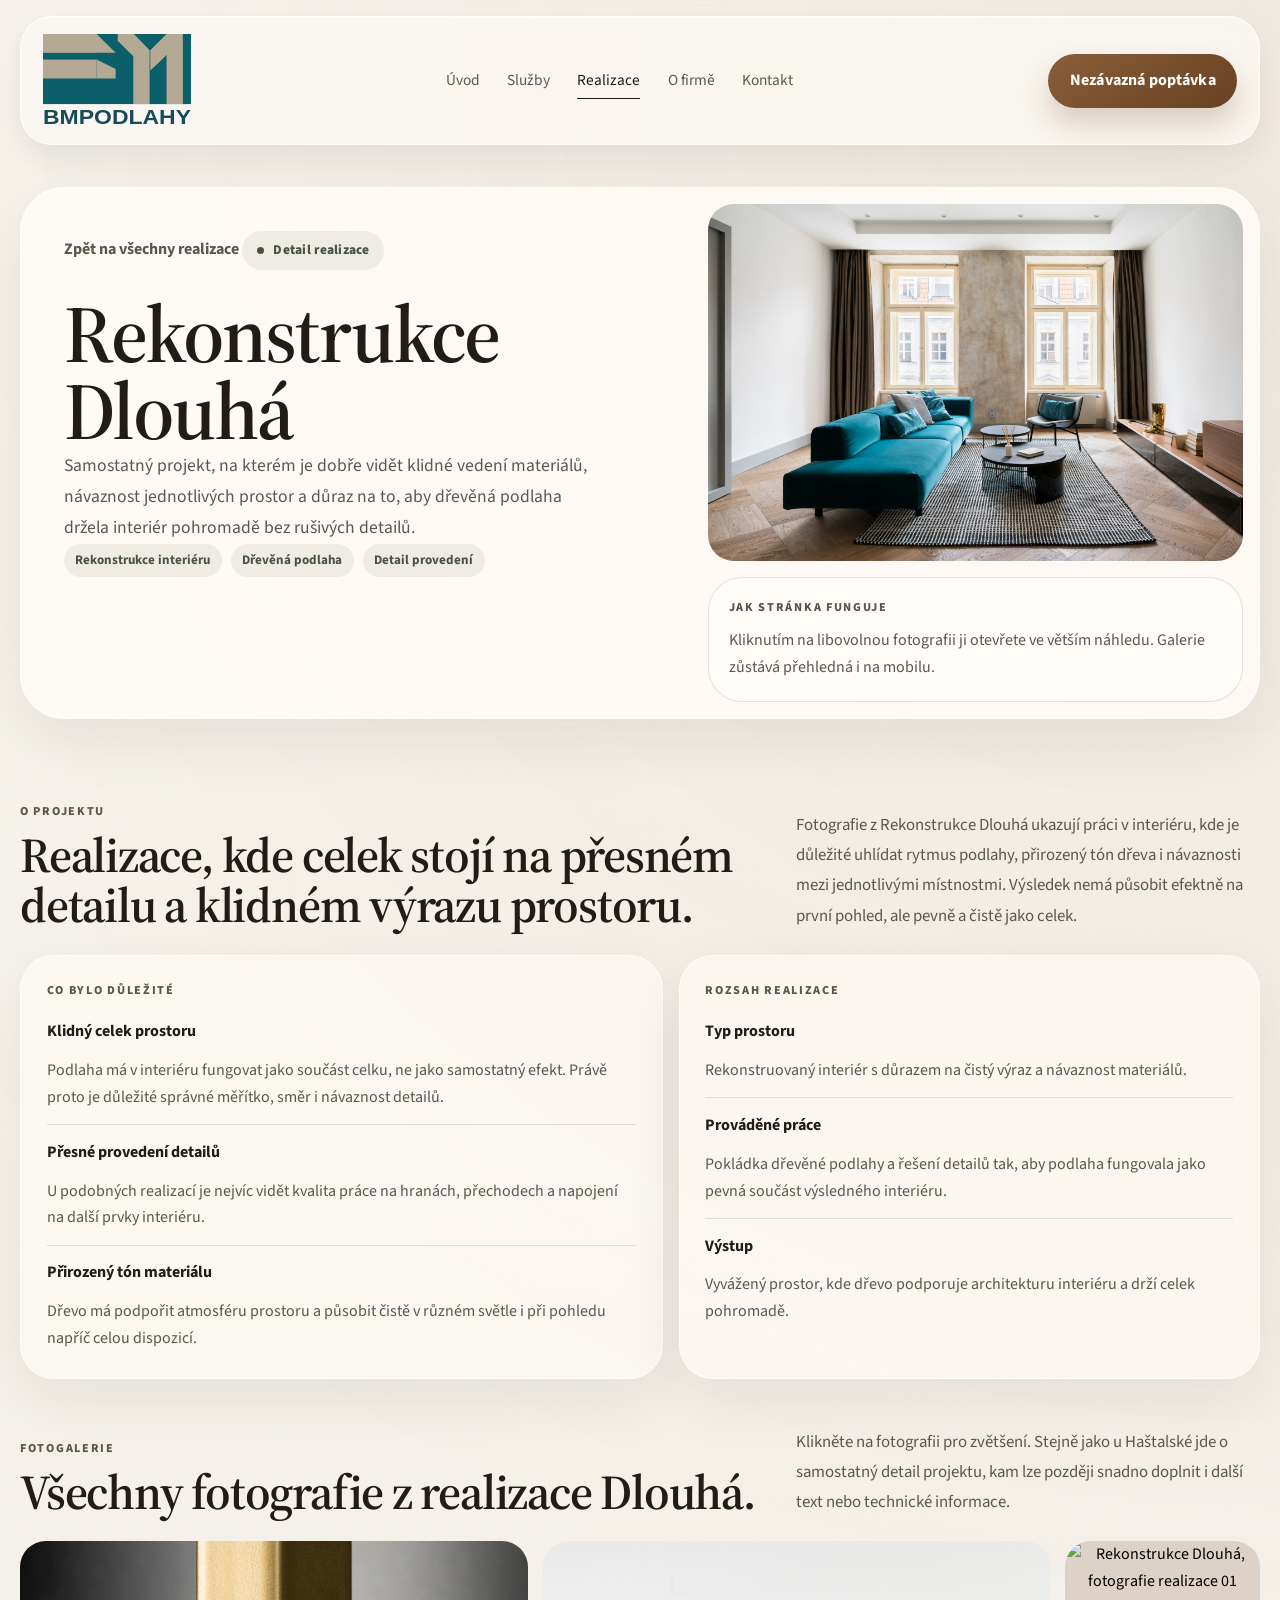
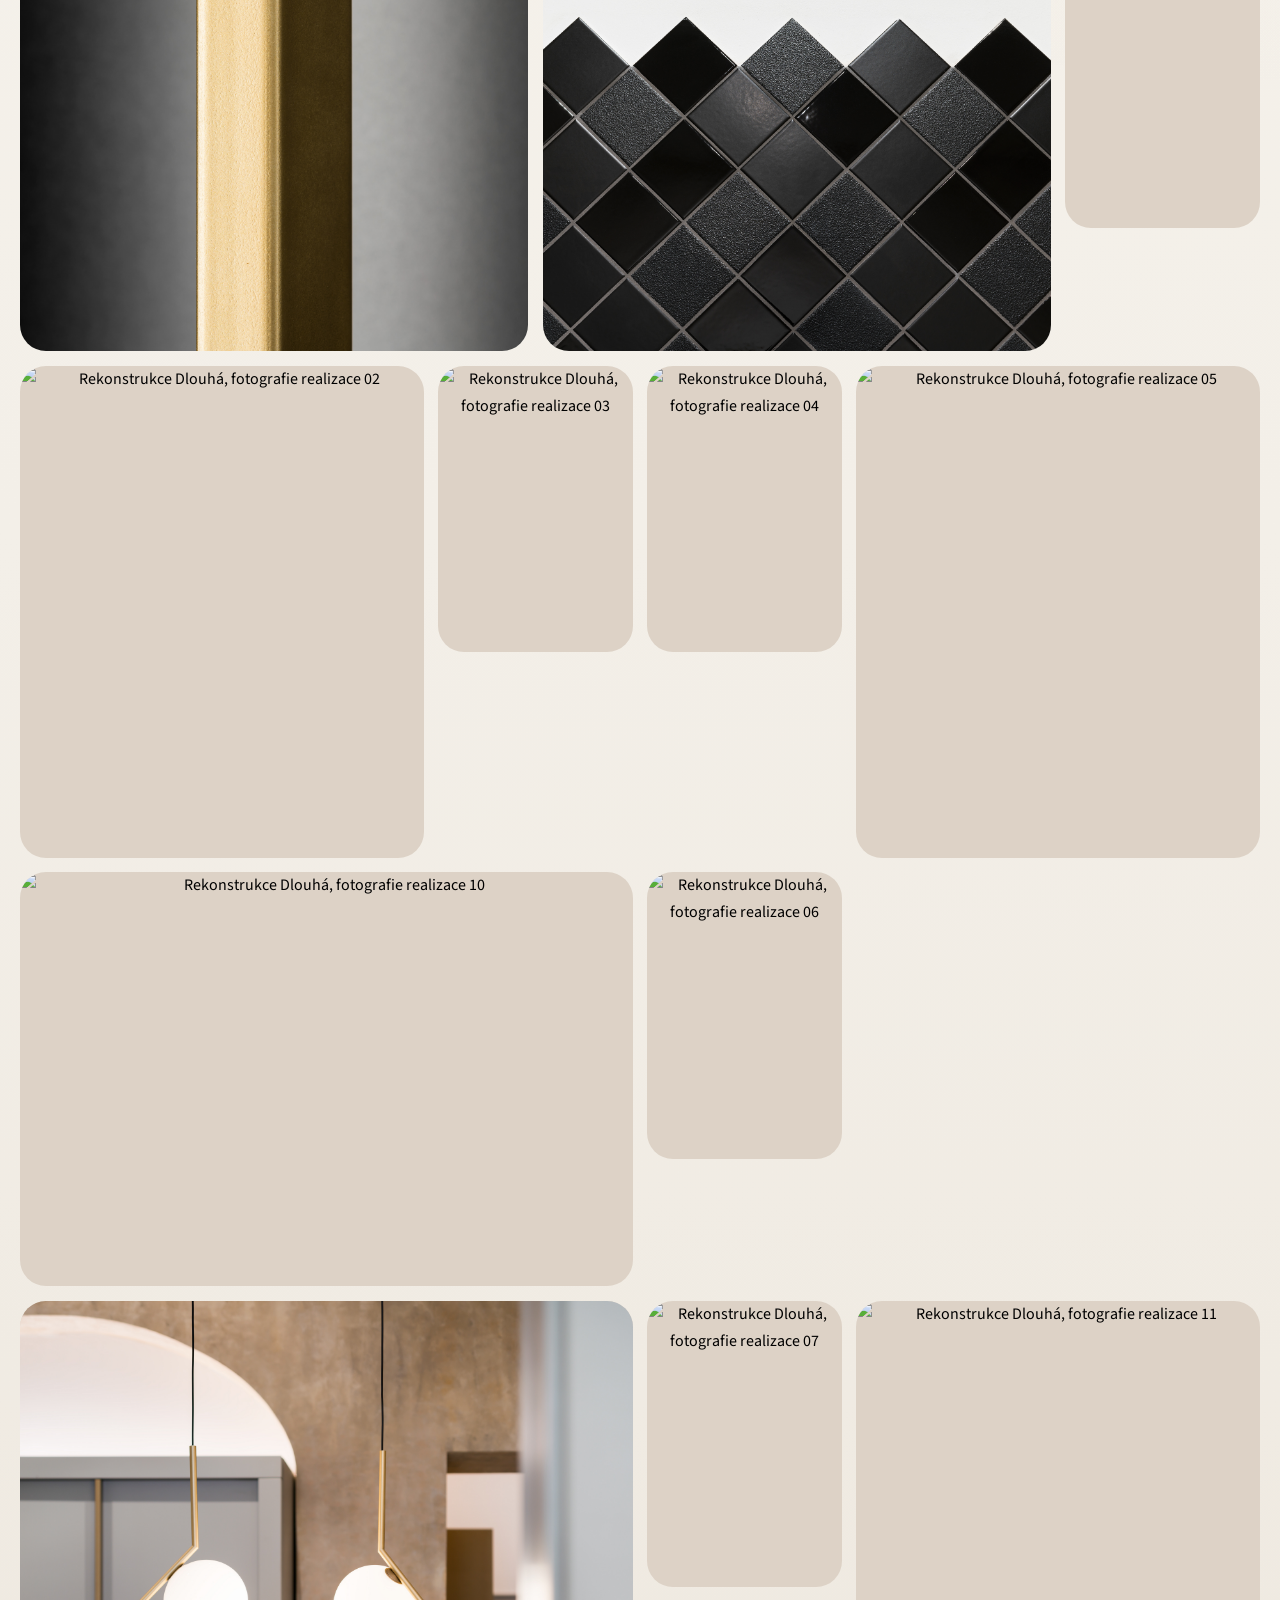
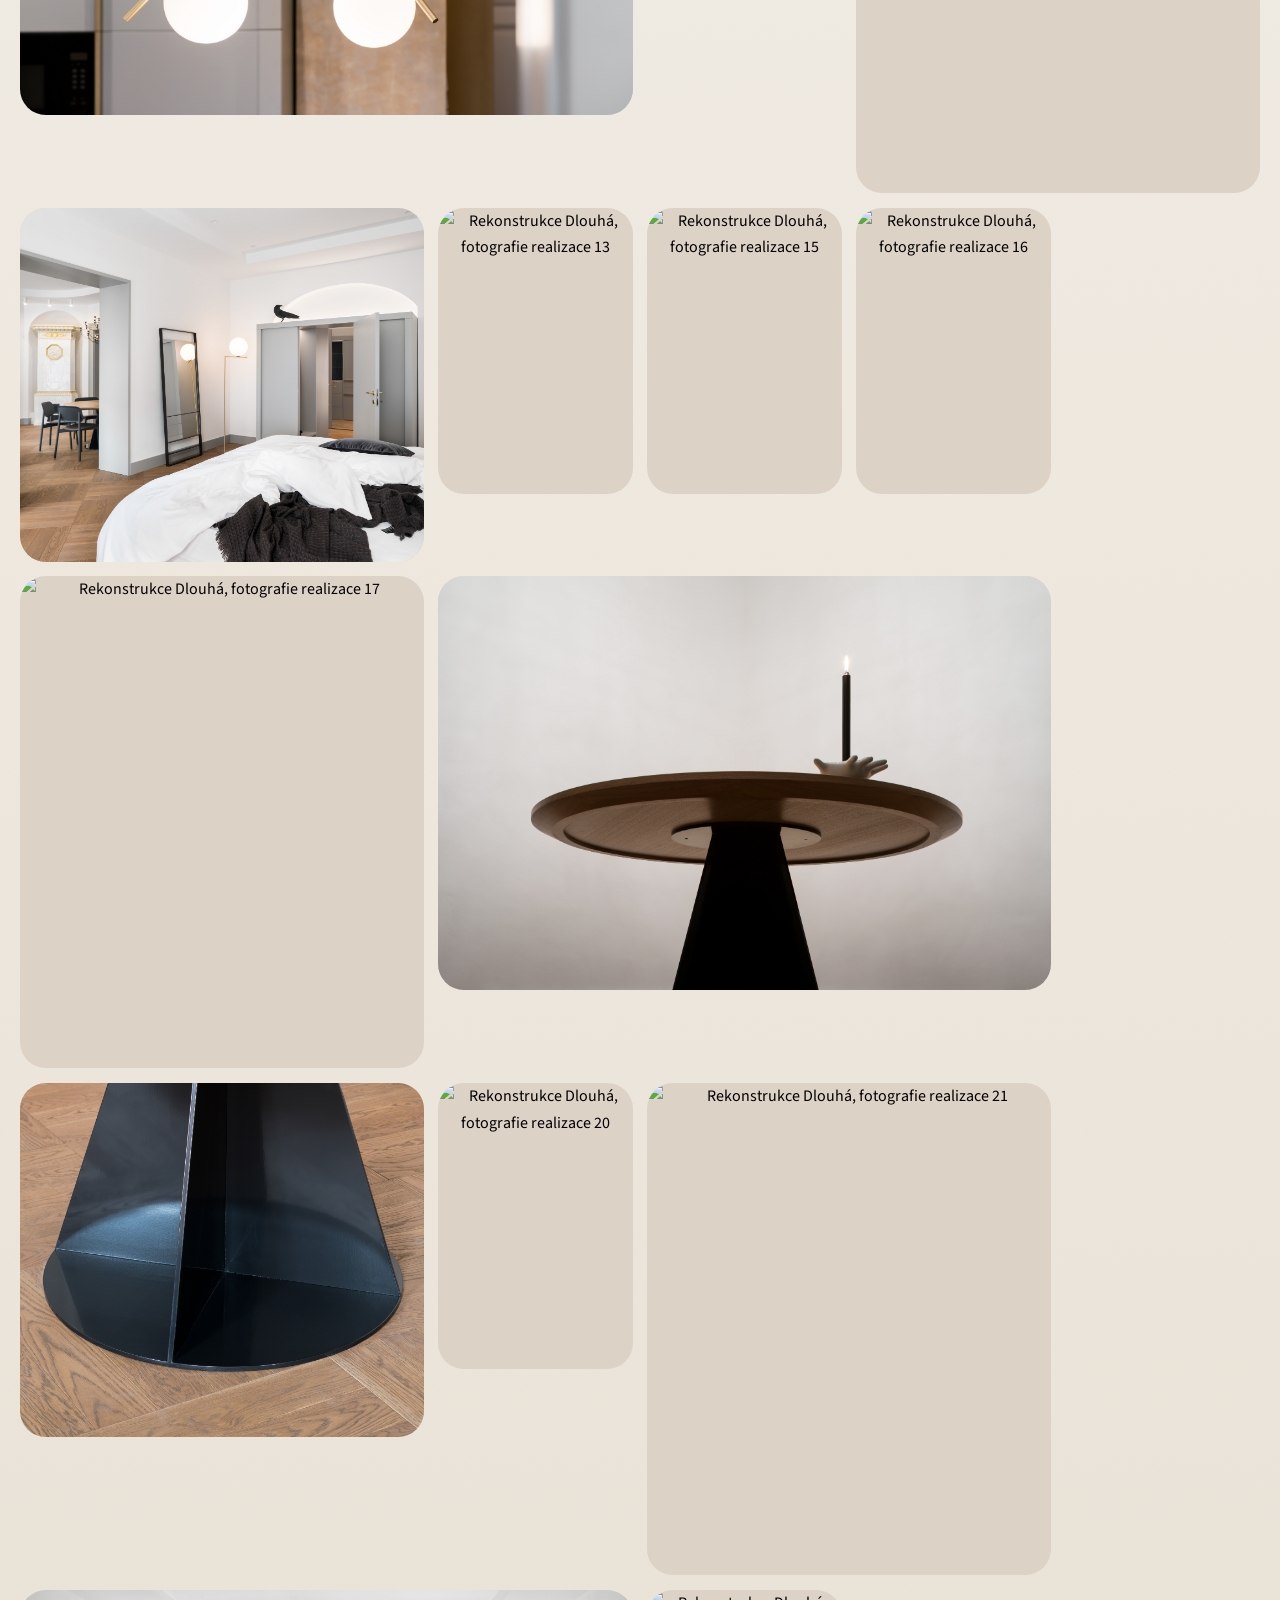
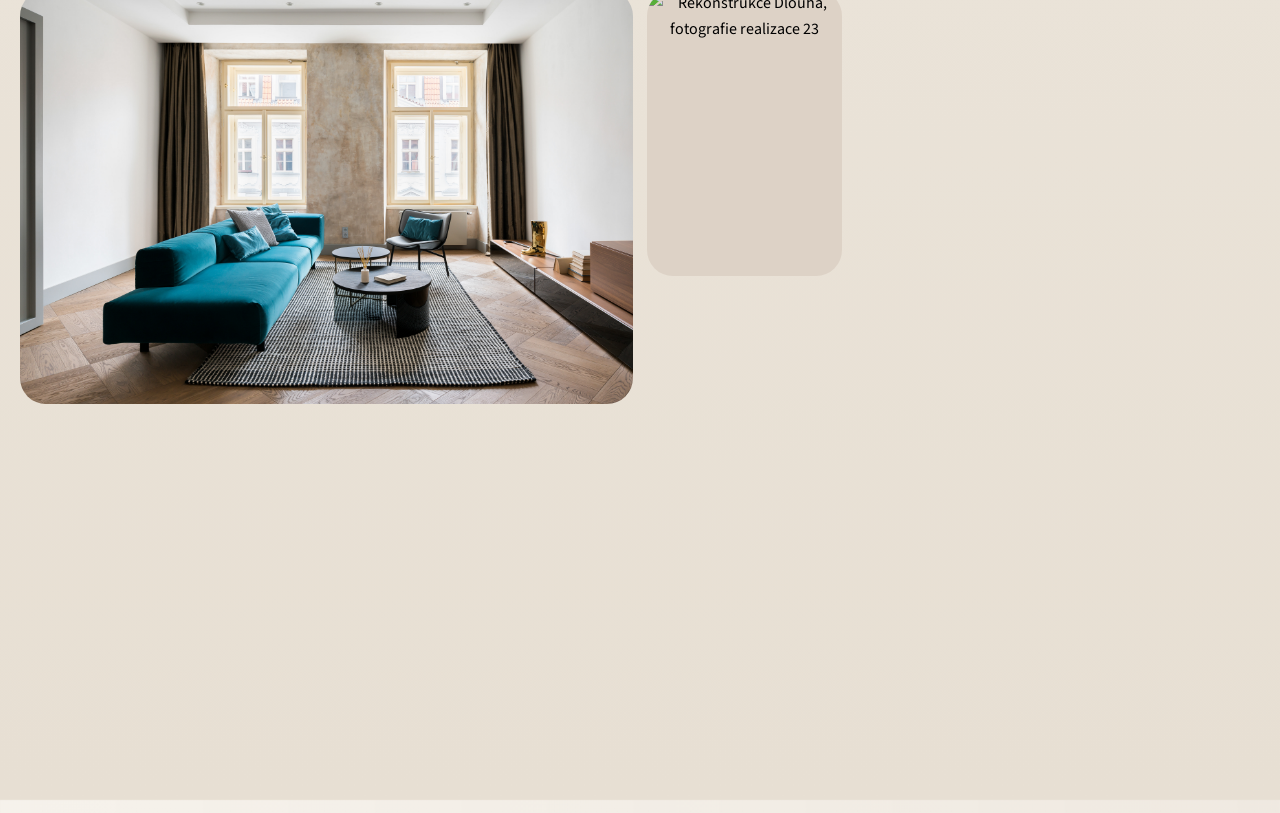
==== commit d5bf2096: "Update branding and homepage navigation" ====
--- a/dlouha.html
+++ b/dlouha.html
@@ -17,7 +17,7 @@
     <div class="shell">
       <nav class="nav" aria-label="Hlavní navigace">
         <a class="brand" href="index.html" aria-label="BM Podlahy, domovská stránka">
-          <span class="brand-mark">BM</span>
+          <span class="brand-mark"><img src="assets/bm-podlahy-logo.svg" alt=""></span>
           <span class="brand-copy">
             <strong>BM Podlahy</strong>
             <span>Poctivá práce se dřevem a detailem</span>
@@ -272,7 +272,7 @@
         <div class="footer-grid">
           <div>
             <a class="brand" href="index.html">
-              <span class="brand-mark">BM</span>
+              <span class="brand-mark"><img src="assets/bm-podlahy-logo.svg" alt=""></span>
               <span class="brand-copy">
                 <strong>BM Podlahy, s.r.o.</strong>
                 <span>IČO 03479170</span>
--- a/styles.css
+++ b/styles.css
@@ -44,6 +44,7 @@
 
 html {
   scroll-behavior: smooth;
+  overflow-x: hidden;
 }
 
 body {
@@ -131,12 +132,14 @@
   align-items: center;
   justify-content: space-between;
   gap: 1.25rem;
-  padding: 0.95rem 1.05rem 0.95rem 1.1rem;
+  padding: 1.05rem 1.35rem;
   border: 1px solid rgba(255, 255, 255, 0.72);
-  border-radius: 999px;
+  border-radius: 2rem;
   background: rgba(252, 248, 242, 0.78);
   backdrop-filter: blur(16px);
-  box-shadow: 0 10px 26px rgba(36, 28, 20, 0.08);
+  box-shadow:
+    0 14px 32px rgba(36, 28, 20, 0.08),
+    inset 0 1px 0 rgba(255, 255, 255, 0.4);
 }
 
 .brand {
@@ -147,21 +150,30 @@
 }
 
 .brand-mark {
-  display: grid;
-  place-items: center;
-  width: 46px;
-  height: 46px;
-  border-radius: 15px;
-  color: var(--white);
-  font-size: 0.98rem;
-  font-weight: 800;
-  letter-spacing: 0.08em;
-  background: linear-gradient(145deg, var(--wood) 0%, var(--wood-deep) 100%);
-  box-shadow: inset 0 1px 0 rgba(255, 255, 255, 0.22);
+  flex: 0 0 auto;
+  width: clamp(112px, 14vw, 148px);
+}
+
+.brand-mark img {
+  display: block;
+  width: 100%;
+  height: auto;
 }
 
 .brand-copy {
   min-width: 0;
+}
+
+.site-header .brand-copy {
+  display: none;
+}
+
+.footer .brand {
+  align-items: flex-start;
+}
+
+.footer .brand-mark {
+  width: clamp(118px, 14vw, 140px);
 }
 
 .brand-copy strong,
@@ -920,6 +932,66 @@
 
 .service-copy p {
   color: var(--ink-soft);
+}
+
+.service-block .service-photo {
+  display: block;
+}
+
+.service-block .gallery-photo {
+  min-height: 320px;
+}
+
+.mobile-project-galleries {
+  display: none;
+}
+
+.mobile-project-gallery-list {
+  display: grid;
+  gap: 1rem;
+}
+
+.mobile-project-gallery-group {
+  padding: 1rem;
+  border-radius: var(--radius-lg);
+  border: 1px solid rgba(255, 255, 255, 0.72);
+  background: rgba(252, 248, 242, 0.9);
+  box-shadow: var(--shadow-soft);
+}
+
+.mobile-project-gallery-group h3 {
+  margin-bottom: 0.35rem;
+}
+
+.mobile-project-gallery-group p {
+  margin: 0 0 0.9rem;
+  color: var(--ink-soft);
+}
+
+.mobile-project-gallery-grid {
+  display: grid;
+  grid-template-columns: repeat(2, minmax(0, 1fr));
+  gap: 0.6rem;
+}
+
+.mobile-project-gallery-grid .gallery-lightbox-trigger {
+  display: block;
+  width: 100%;
+  min-height: 8.5rem;
+  height: auto;
+  aspect-ratio: 1 / 1;
+  border-radius: calc(var(--radius-md) - 0.35rem);
+  overflow: hidden;
+  background: #ddd2c6;
+}
+
+.mobile-project-gallery-grid .gallery-lightbox-trigger img {
+  display: block;
+  width: 100%;
+  height: auto;
+  min-height: 8.5rem;
+  aspect-ratio: 1 / 1;
+  object-fit: cover;
 }
 
 .hastalska-gallery {
@@ -1260,6 +1332,178 @@
   transition: opacity 0.65s ease, transform 0.65s ease;
 }
 
+@media (max-width: 900px) {
+  .reveal {
+    opacity: 1;
+    transform: none;
+    transition: none;
+  }
+
+  .nav {
+    padding: 0.9rem 1rem;
+    gap: 0.75rem;
+    border-radius: 1.75rem;
+  }
+
+  .nav-links {
+    flex-wrap: wrap;
+    gap: 1rem;
+    justify-content: center;
+  }
+
+  .hero {
+    padding: 1.25rem 0 2.5rem;
+  }
+
+  .hero-grid,
+  .intro-grid {
+    grid-template-columns: 1fr;
+  }
+
+  .hero-meta,
+  .hero-facts,
+  .stat-grid,
+  .project-grid,
+  .field-grid {
+    grid-template-columns: repeat(2, minmax(0, 1fr));
+    gap: 0.8rem;
+  }
+
+  .footer-grid,
+  .contact-grid,
+  .detail-grid,
+  .story-grid,
+  .service-sections {
+    grid-template-columns: 1fr;
+  }
+
+  .hero-copy {
+    padding: 1.5rem;
+  }
+
+  .hero-media {
+    padding: 0.9rem;
+  }
+
+  .media-frame {
+    min-height: 420px;
+  }
+
+  .hero-note {
+    left: 0.9rem;
+    right: 0.9rem;
+    bottom: 0.9rem;
+    padding: 0.9rem 1rem;
+  }
+
+  .hero-note strong {
+    font-size: 0.95rem;
+  }
+
+  .hero-note span,
+  .meta-card strong,
+  .feature-copy,
+  .field label,
+  .nav-links a {
+    font-size: 0.92rem;
+  }
+
+  .section-header {
+    flex-direction: column;
+    align-items: flex-start;
+    gap: 0.9rem;
+  }
+
+  .footer-grid {
+    gap: 1rem;
+  }
+}
+
+@media (max-width: 640px) {
+  .nav {
+    padding: 0.85rem 0.95rem;
+  }
+
+  .brand-mark {
+    width: 108px;
+  }
+
+  .brand-copy strong {
+    font-size: 0.9rem;
+  }
+
+  .brand-copy span,
+  .footer-copy,
+  .section-intro,
+  .lede,
+  .hero-note span {
+    font-size: 0.95rem;
+  }
+
+  .hero {
+    padding: 1rem 0 2rem;
+  }
+
+  .hero-copy {
+    padding: 1.2rem;
+  }
+
+  .hero-meta,
+  .hero-facts,
+  .stat-grid,
+  .project-grid,
+  .field-grid {
+    grid-template-columns: repeat(2, minmax(0, 1fr));
+    gap: 0.7rem;
+  }
+
+  .footer-grid,
+  .contact-grid,
+  .detail-grid,
+  .story-grid,
+  .service-sections {
+    grid-template-columns: 1fr;
+  }
+
+  .media-frame {
+    min-height: 320px;
+  }
+
+  .hero-note {
+    left: 0.75rem;
+    right: 0.75rem;
+    bottom: 0.75rem;
+    padding: 0.85rem 0.95rem;
+  }
+
+  .meta-card {
+    padding: 0.9rem;
+  }
+
+  .hero-actions {
+    gap: 0.65rem;
+  }
+
+  .contact-form {
+    padding: 1.2rem;
+  }
+
+  .contact-panel,
+  .surface-card,
+  .list-panel,
+  .quote-panel,
+  .story-panel,
+  .footer-panel {
+    padding: 1.2rem;
+  }
+
+  .field input,
+  .field select,
+  .field textarea {
+    padding: 0.85rem 0.95rem;
+  }
+}
+
 .reveal.is-visible {
   opacity: 1;
   transform: translateY(0);
@@ -1344,7 +1588,7 @@
   .nav {
     position: relative;
     flex-wrap: wrap;
-    border-radius: 1.6rem;
+    border-radius: 1.45rem;
   }
 
   .nav-toggle {
@@ -1436,8 +1680,26 @@
     border-right: 0;
   }
 
+  .service-block .gallery-photo {
+    min-height: 240px;
+  }
+
   .hastalska-gallery {
     padding: 0 1.2rem 1.2rem;
+  }
+
+  .mobile-project-galleries {
+    display: block;
+  }
+
+  .mobile-project-gallery-grid {
+    grid-template-columns: 1fr;
+    gap: 0.55rem;
+  }
+
+  .mobile-project-gallery-grid .gallery-lightbox-trigger,
+  .mobile-project-gallery-grid .gallery-lightbox-trigger img {
+    min-height: 12rem;
   }
 
   .hastalska-hero-grid,
@@ -1455,6 +1717,10 @@
     grid-column: span 1;
   }
 
+  .project-gallery .hastalska-item {
+    min-height: 14rem;
+  }
+
   .lightbox {
     padding: 0.65rem;
   }
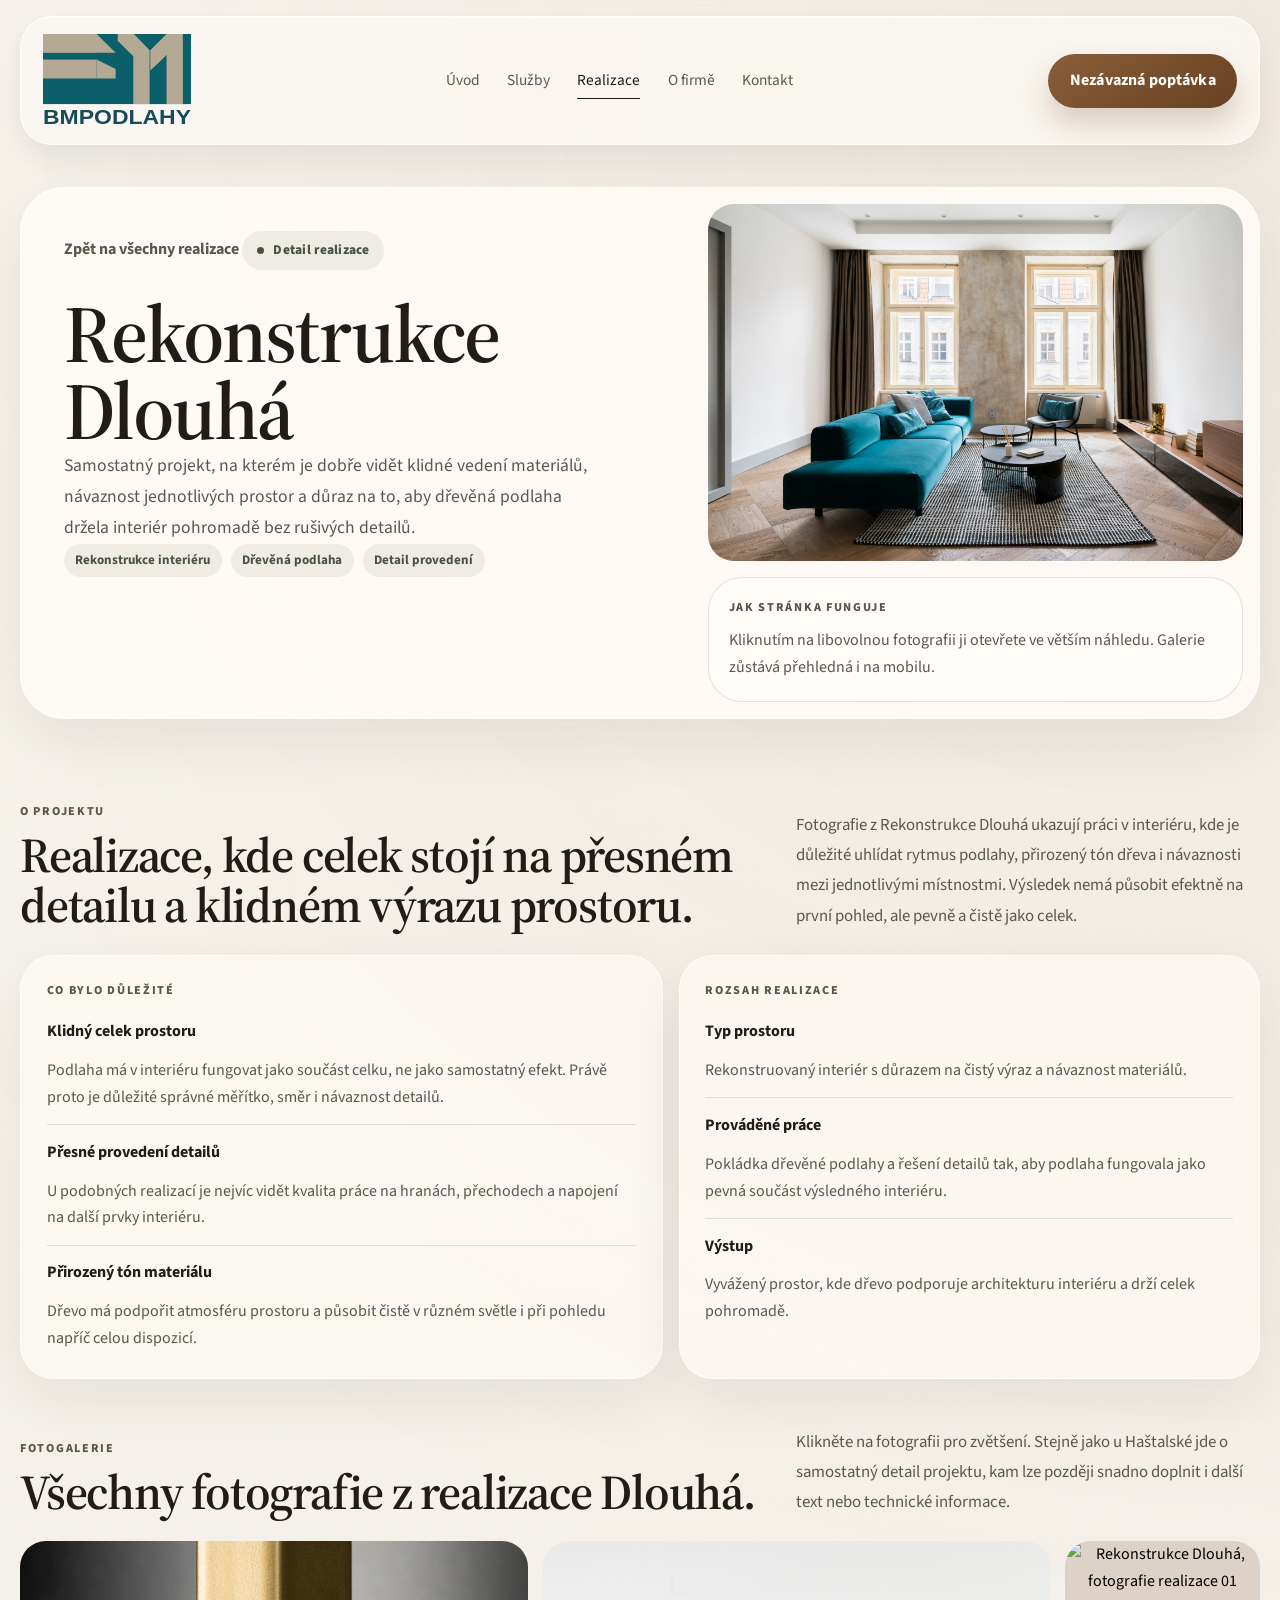
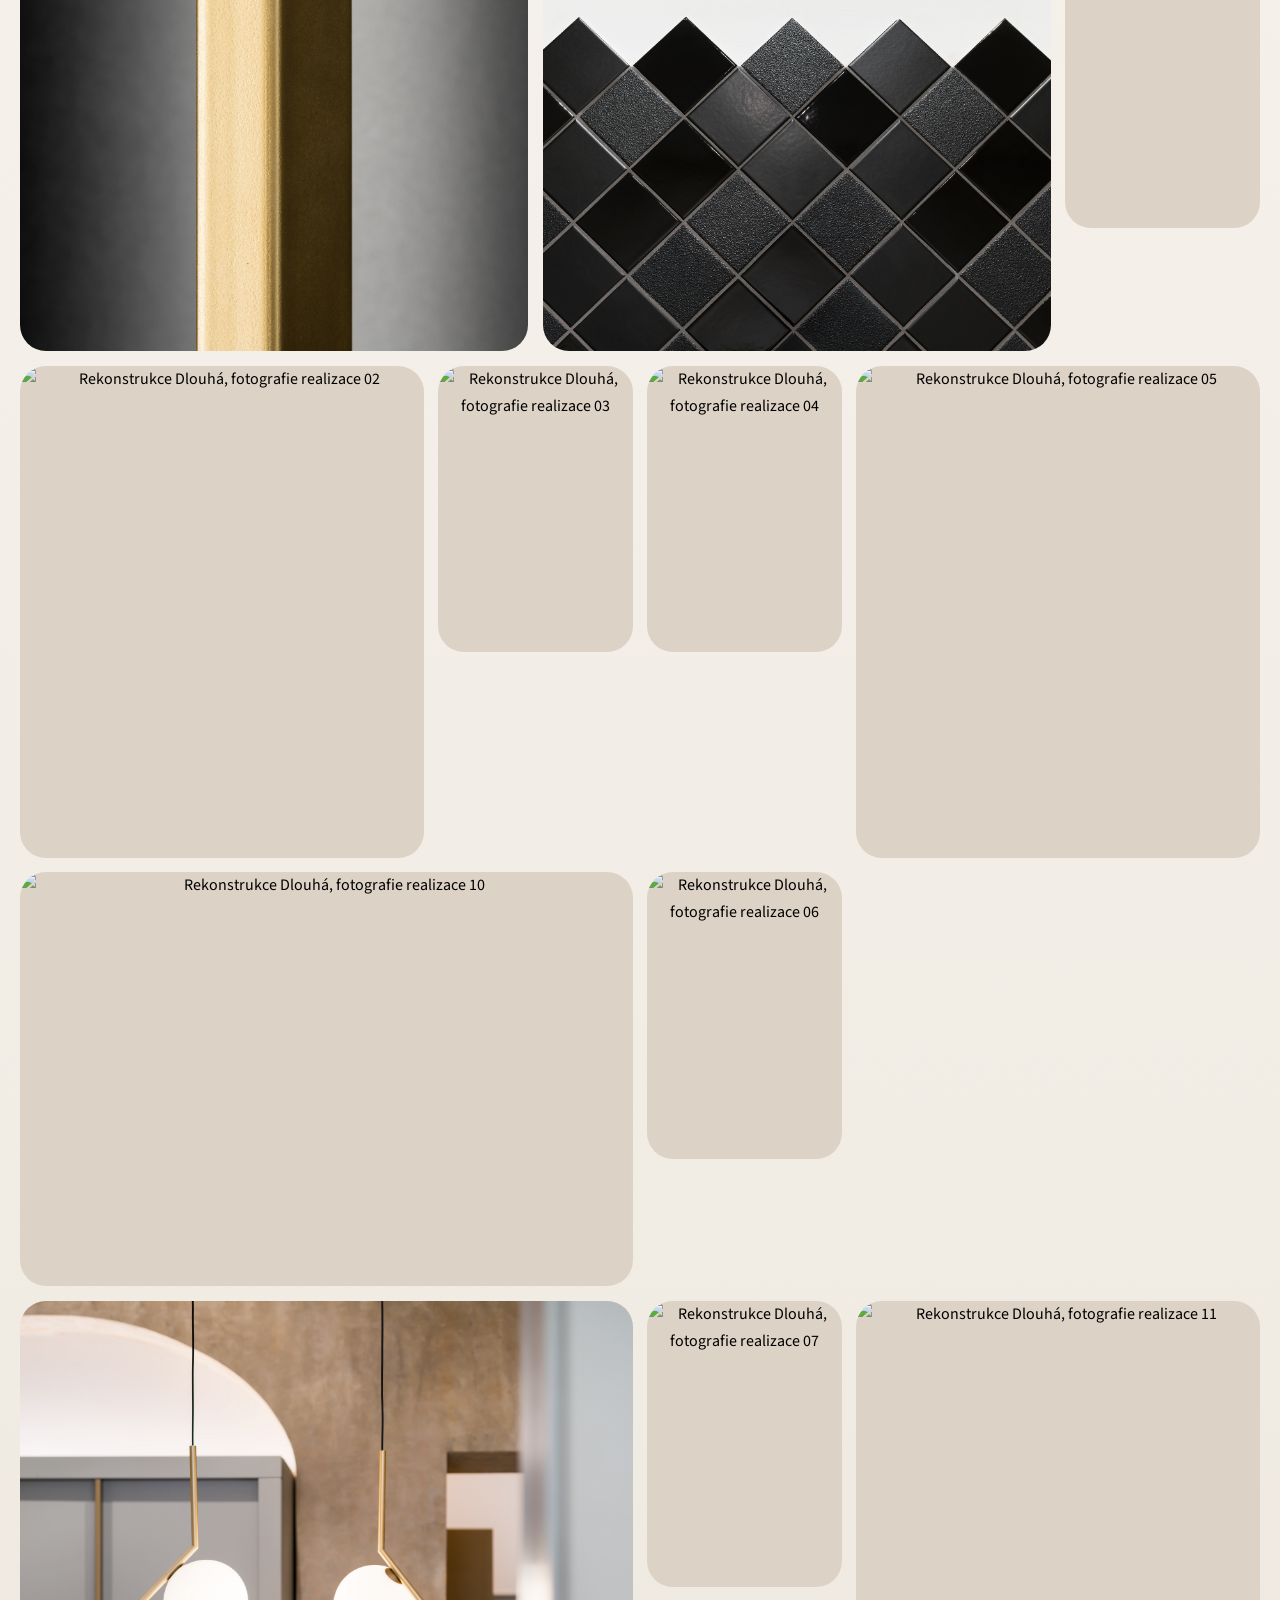
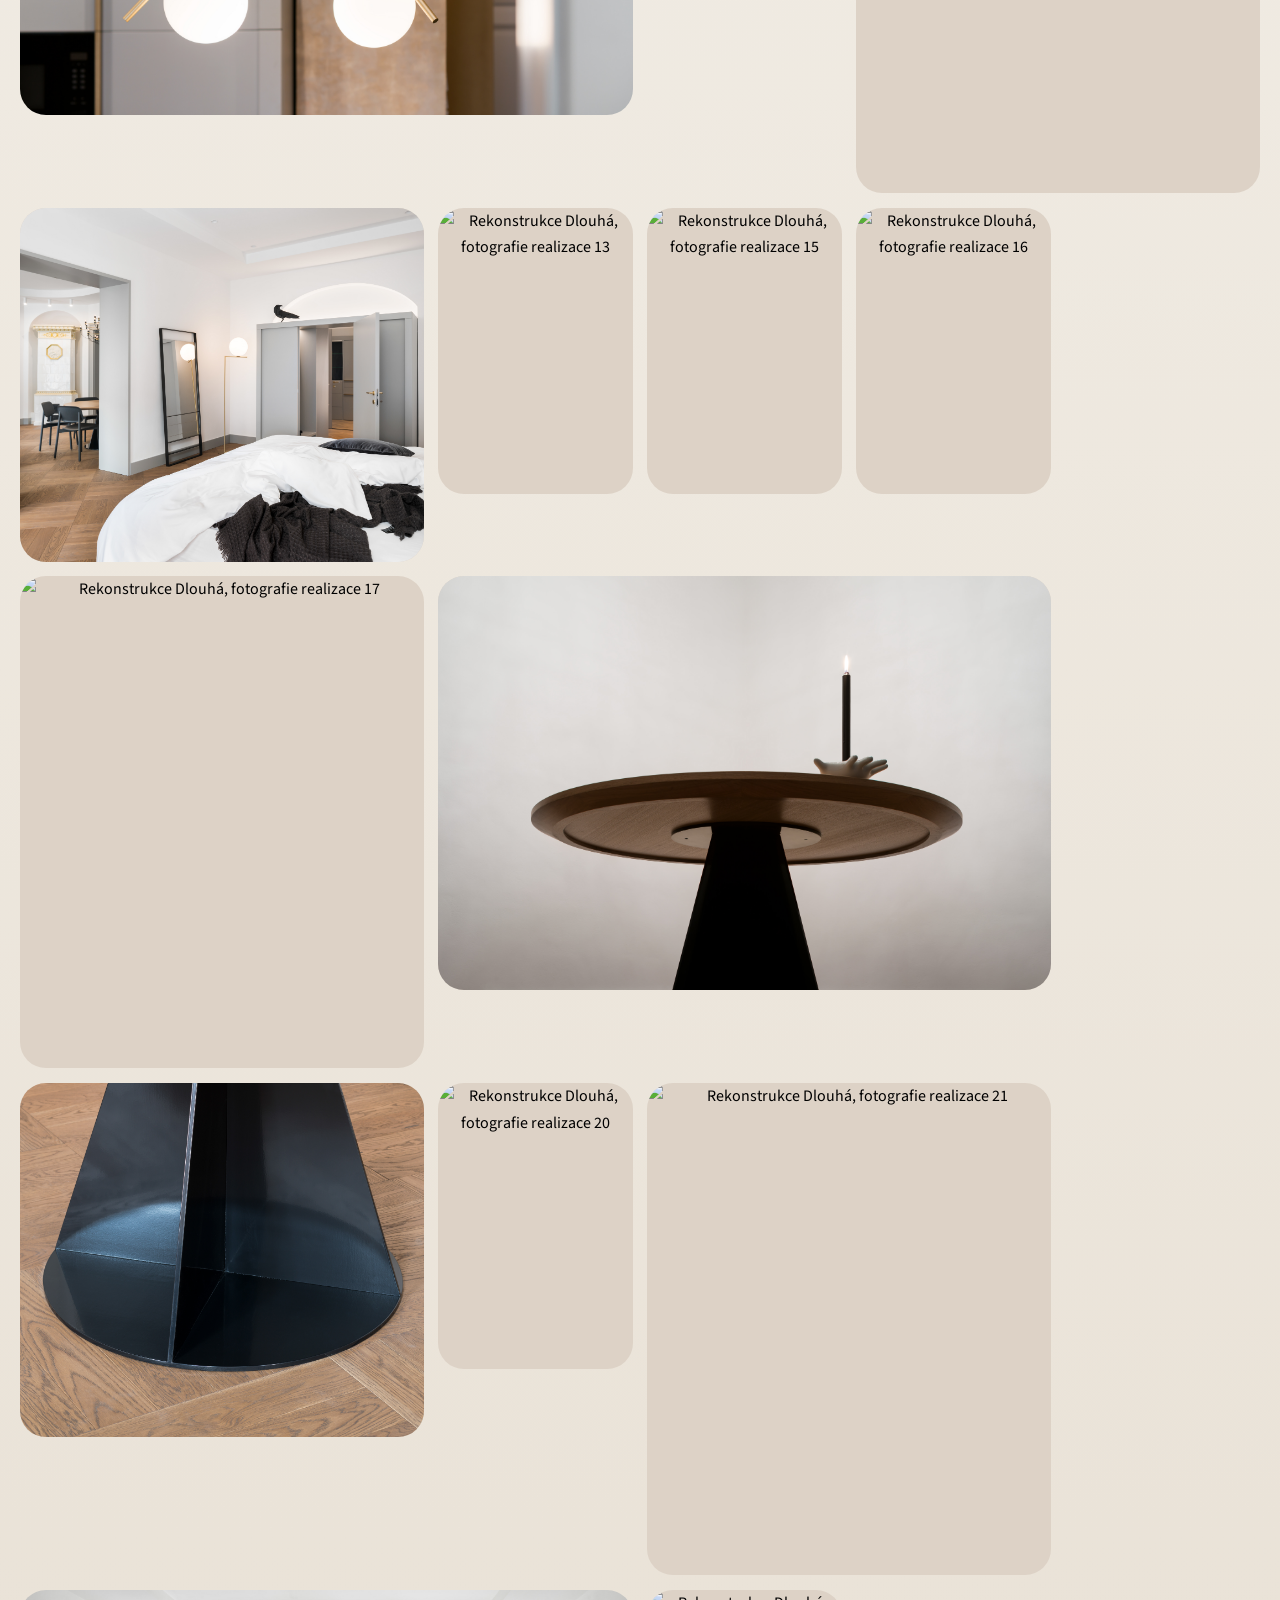
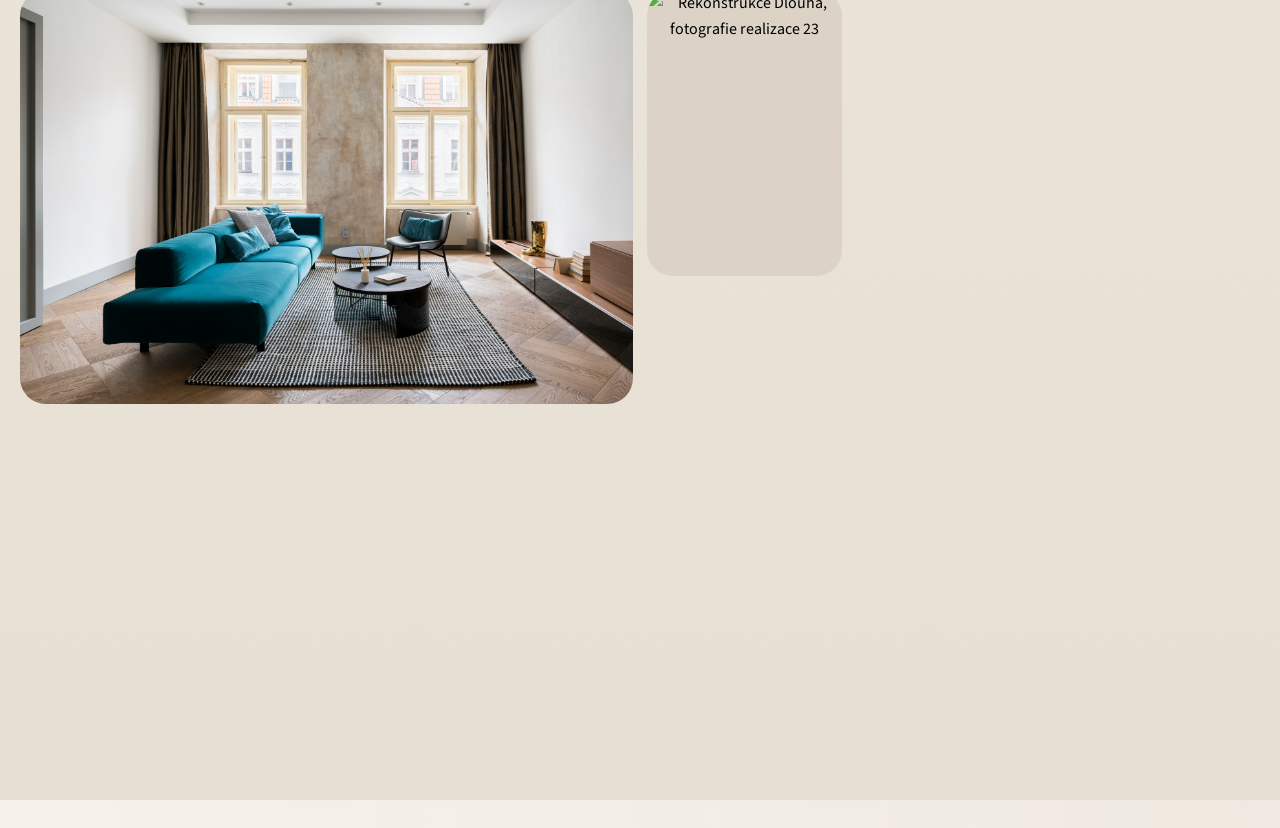
==== commit 368daf0d: "Bust CSS cache for published pages" ====
--- a/dlouha.html
+++ b/dlouha.html
@@ -8,7 +8,7 @@
   <link rel="preconnect" href="https://fonts.googleapis.com">
   <link rel="preconnect" href="https://fonts.gstatic.com" crossorigin>
   <link href="https://fonts.googleapis.com/css2?family=Source+Sans+3:wght@400;500;600;700;800&amp;family=Source+Serif+4:opsz,wght@8..60,400;8..60,500;8..60,600;8..60,700&amp;display=swap" rel="stylesheet">
-  <link rel="stylesheet" href="styles.css">
+  <link rel="stylesheet" href="styles.css?v=20260423c">
 </head>
 <body data-page="realizace">
   <a class="skip-link" href="#main">Přeskočit na obsah</a>
--- a/styles.css
+++ b/styles.css
@@ -1587,7 +1587,10 @@
 
   .nav {
     position: relative;
-    flex-wrap: wrap;
+    display: flex;
+    align-items: center;
+    justify-content: space-between;
+    gap: 0.85rem;
     border-radius: 1.45rem;
   }
 
@@ -1604,9 +1607,18 @@
     display: flex;
     flex-direction: column;
     align-items: flex-start;
+    position: absolute;
+    top: calc(100% + 0.65rem);
+    left: 0;
+    right: 0;
     width: 100%;
-    padding-top: 0.35rem;
+    padding: 1rem 1.1rem;
     gap: 0.9rem;
+    border: 1px solid rgba(255, 255, 255, 0.72);
+    border-radius: 1.35rem;
+    background: rgba(252, 248, 242, 0.96);
+    backdrop-filter: blur(18px);
+    box-shadow: 0 18px 36px rgba(36, 28, 20, 0.12);
   }
 
   .nav.is-open .nav-tools .button {
@@ -1614,8 +1626,24 @@
   }
 
   .nav-tools {
+    width: auto;
+    flex: 0 0 auto;
+    justify-content: flex-end;
+  }
+
+  body[data-page="home"] .hero-copy {
+    gap: 1.3rem;
+  }
+
+  body[data-page="home"] .hero-copy .hero-actions {
+    display: grid;
+    grid-template-columns: 1fr;
+    gap: 0.75rem;
+  }
+
+  body[data-page="home"] .hero-copy .hero-actions .button,
+  body[data-page="home"] .hero-copy .hero-actions .button-secondary {
     width: 100%;
-    justify-content: space-between;
   }
 
   .hero,
@@ -1654,6 +1682,17 @@
     min-height: 380px;
   }
 
+  body[data-page="home"] h1 {
+    max-width: 8ch;
+    font-size: clamp(3rem, 12.5vw, 4rem);
+    line-height: 0.92;
+  }
+
+  body[data-page="home"] .lede {
+    font-size: 1rem;
+    line-height: 1.68;
+  }
+
   .hero-facts,
   .hero-meta,
   .field-grid,
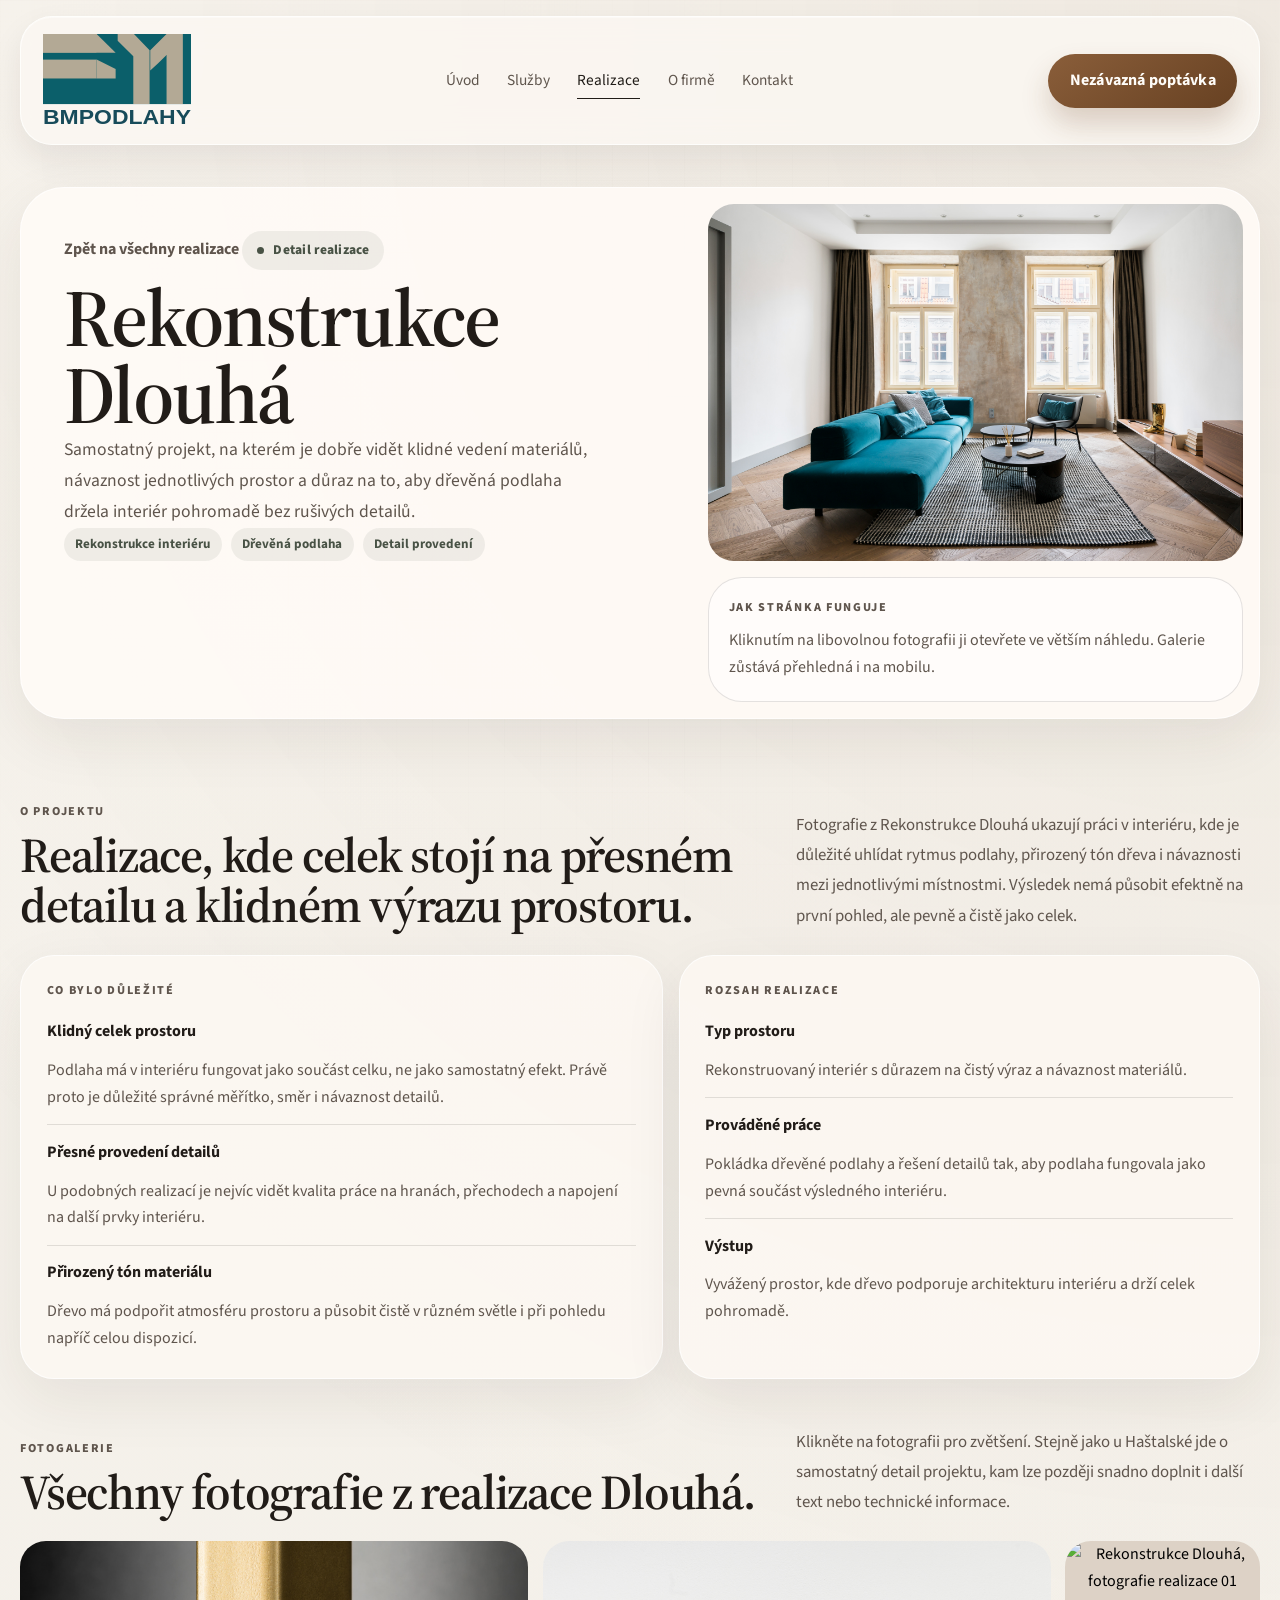
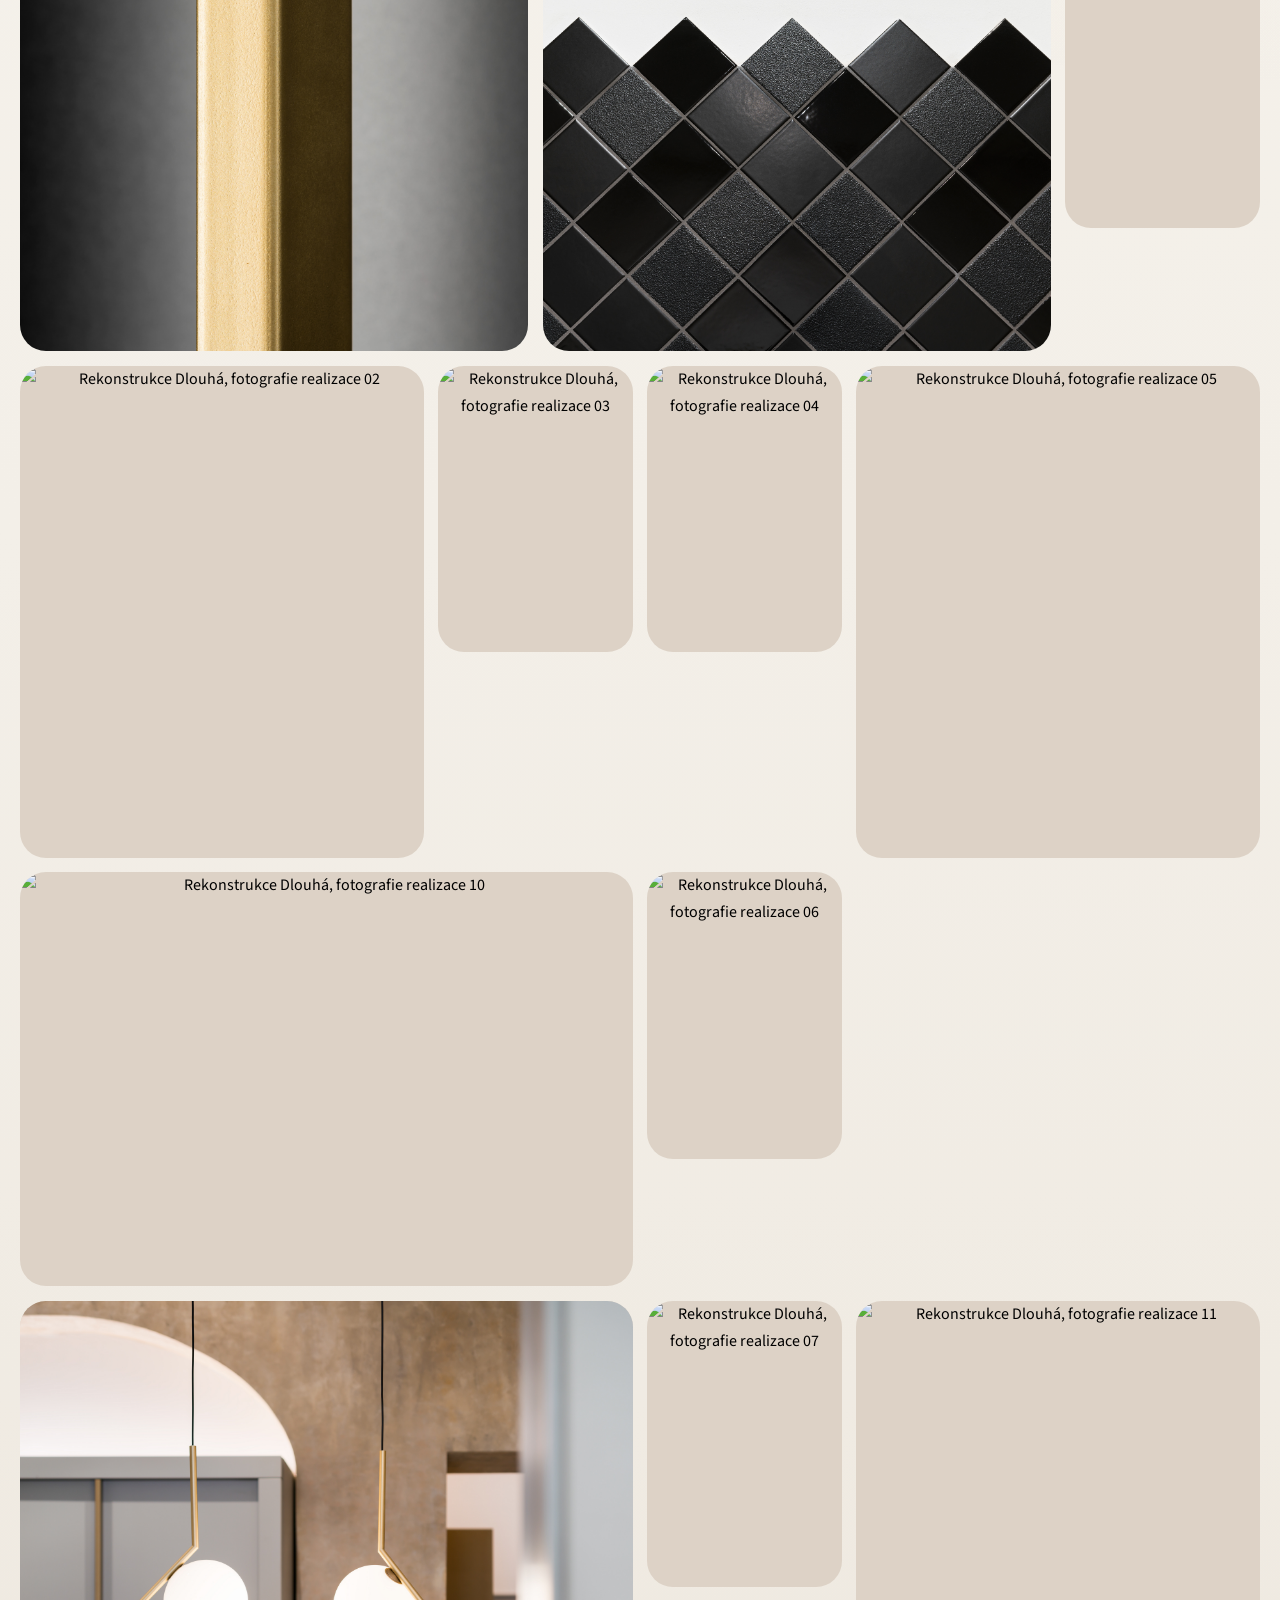
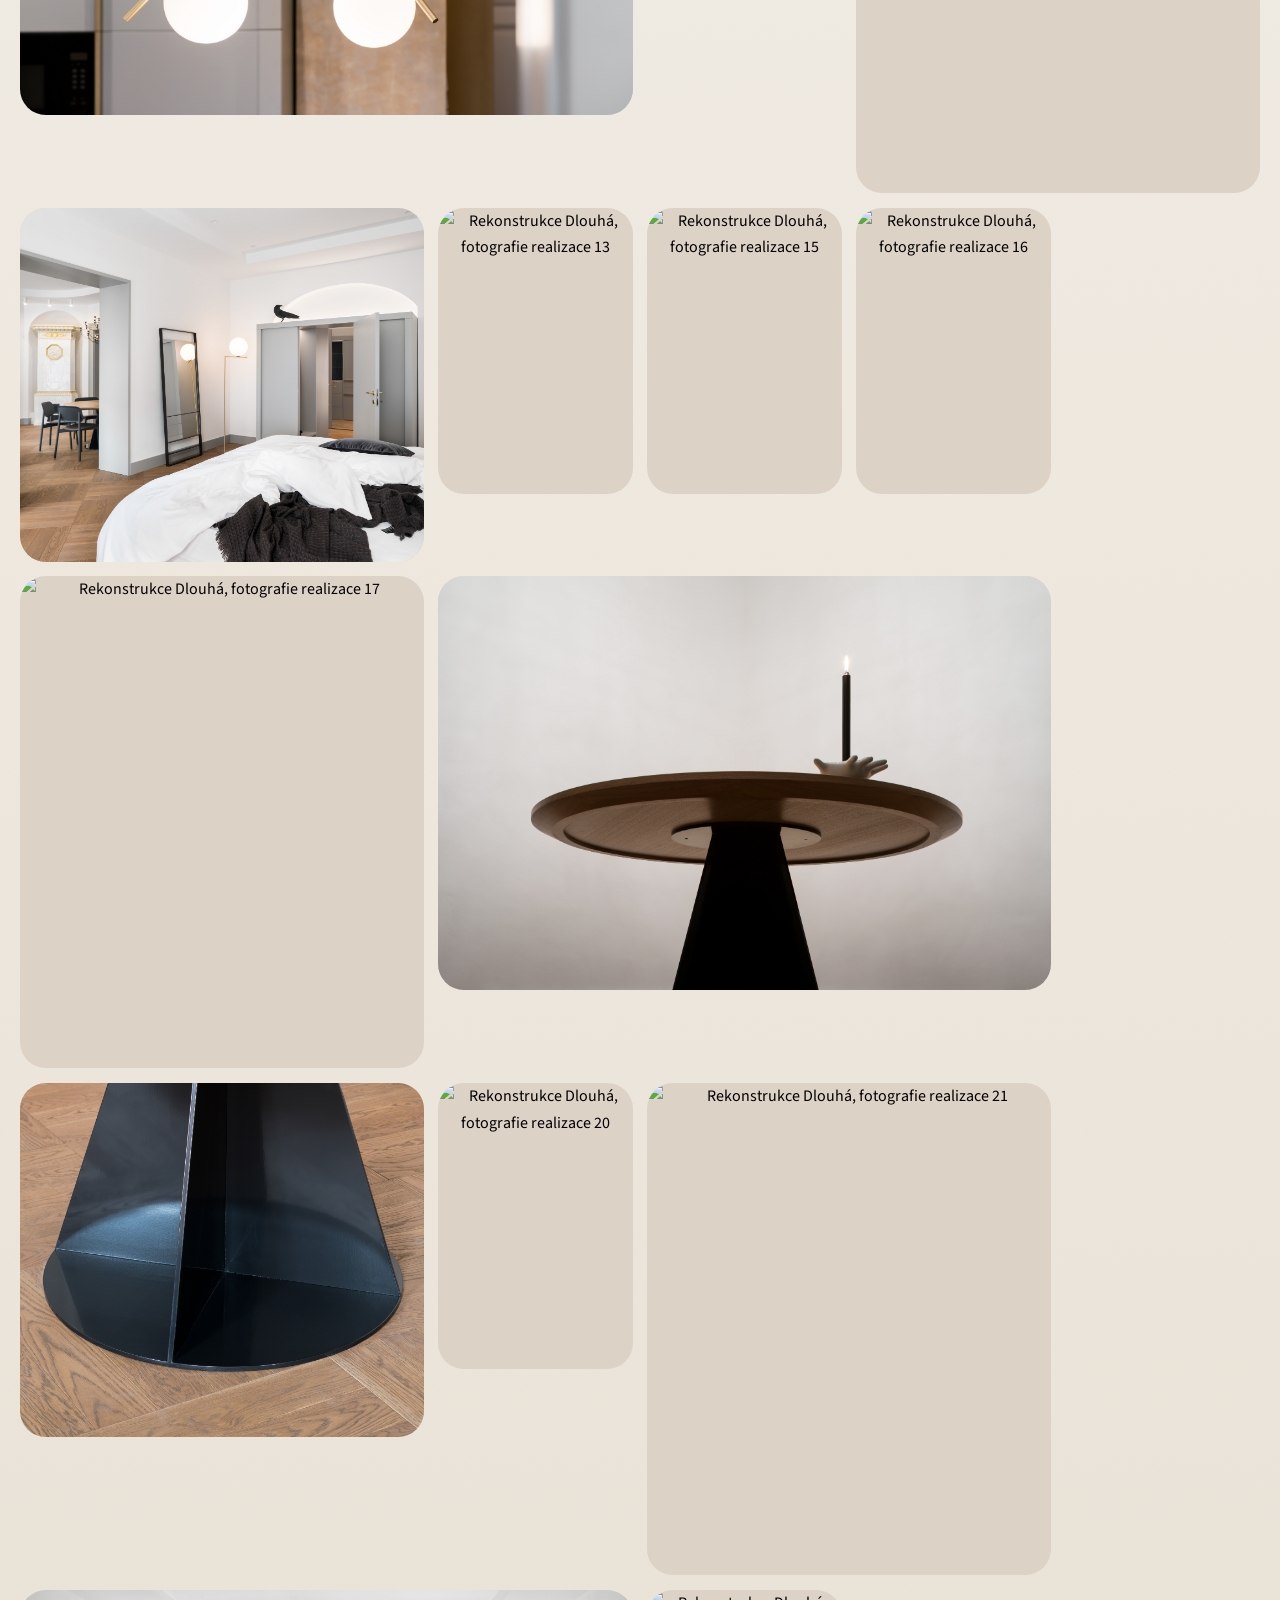
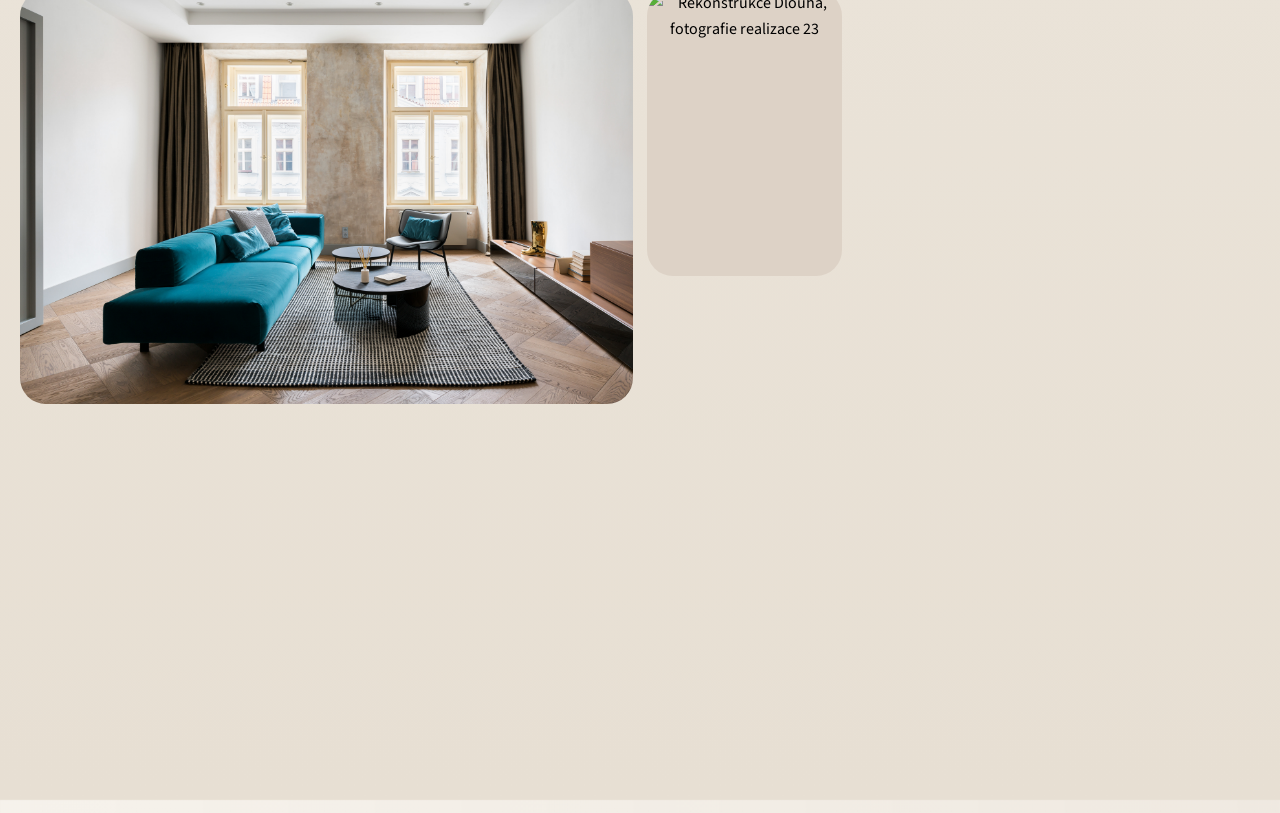
==== commit f93bdb3f: "Strengthen homepage trust signals" ====
--- a/dlouha.html
+++ b/dlouha.html
@@ -8,7 +8,7 @@
   <link rel="preconnect" href="https://fonts.googleapis.com">
   <link rel="preconnect" href="https://fonts.gstatic.com" crossorigin>
   <link href="https://fonts.googleapis.com/css2?family=Source+Sans+3:wght@400;500;600;700;800&amp;family=Source+Serif+4:opsz,wght@8..60,400;8..60,500;8..60,600;8..60,700&amp;display=swap" rel="stylesheet">
-  <link rel="stylesheet" href="styles.css?v=20260423c">
+  <link rel="stylesheet" href="styles.css?v=20260423d">
 </head>
 <body data-page="realizace">
   <a class="skip-link" href="#main">Přeskočit na obsah</a>
--- a/styles.css
+++ b/styles.css
@@ -373,6 +373,22 @@
   background: radial-gradient(circle, rgba(138, 94, 58, 0.14), transparent 70%);
 }
 
+.hero-intro {
+  display: grid;
+  gap: 1rem;
+}
+
+.trust-bar {
+  display: inline-flex;
+  flex-wrap: wrap;
+  gap: 0.35rem;
+  margin: 0;
+  color: var(--moss);
+  font-size: 0.88rem;
+  font-weight: 700;
+  line-height: 1.5;
+}
+
 .eyebrow {
   display: inline-flex;
   align-items: center;
@@ -406,7 +422,7 @@
 }
 
 h1 {
-  margin-top: 1rem;
+  margin-top: 0;
   max-width: 11ch;
   font-size: clamp(2.9rem, 6.3vw, 5.4rem);
   line-height: 0.96;
@@ -444,6 +460,15 @@
   gap: 0.9rem;
 }
 
+.hero-phone {
+  white-space: nowrap;
+}
+
+.hero-link {
+  min-height: 48px;
+  padding-inline: 0.15rem;
+}
+
 .hero-facts {
   display: grid;
   grid-template-columns: repeat(2, minmax(0, 1fr));
@@ -469,6 +494,12 @@
   color: var(--ink-soft);
   font-size: 0.92rem;
   line-height: 1.6;
+}
+
+.fact span a {
+  text-decoration: underline;
+  text-decoration-thickness: 1px;
+  text-underline-offset: 0.18em;
 }
 
 .hero-media {
@@ -549,6 +580,29 @@
 .meta-card strong {
   font-size: 0.85rem;
   line-height: 1.4;
+}
+
+.section-trust-intro {
+  padding-top: 1rem;
+}
+
+.trust-intro {
+  padding: 1.15rem 1.4rem;
+  border: 1px solid rgba(255, 255, 255, 0.72);
+  border-radius: var(--radius-lg);
+  background: rgba(252, 248, 242, 0.72);
+  box-shadow: var(--shadow-soft);
+}
+
+.trust-intro p {
+  margin: 0;
+  max-width: 72ch;
+  color: var(--ink-soft);
+  font-size: 1rem;
+}
+
+.trust-intro strong {
+  color: var(--ink);
 }
 
 .section {
@@ -1381,6 +1435,10 @@
     padding: 1.5rem;
   }
 
+  .trust-bar {
+    font-size: 0.85rem;
+  }
+
   .hero-media {
     padding: 0.9rem;
   }
@@ -1446,6 +1504,10 @@
 
   .hero-copy {
     padding: 1.2rem;
+  }
+
+  .trust-bar {
+    font-size: 0.82rem;
   }
 
   .hero-meta,
@@ -1646,6 +1708,12 @@
     width: 100%;
   }
 
+  body[data-page="home"] .hero-copy .hero-actions .hero-link {
+    min-height: auto;
+    justify-content: flex-start;
+    padding: 0.15rem 0;
+  }
+
   .hero,
   .page-hero {
     padding-top: 0.75rem;
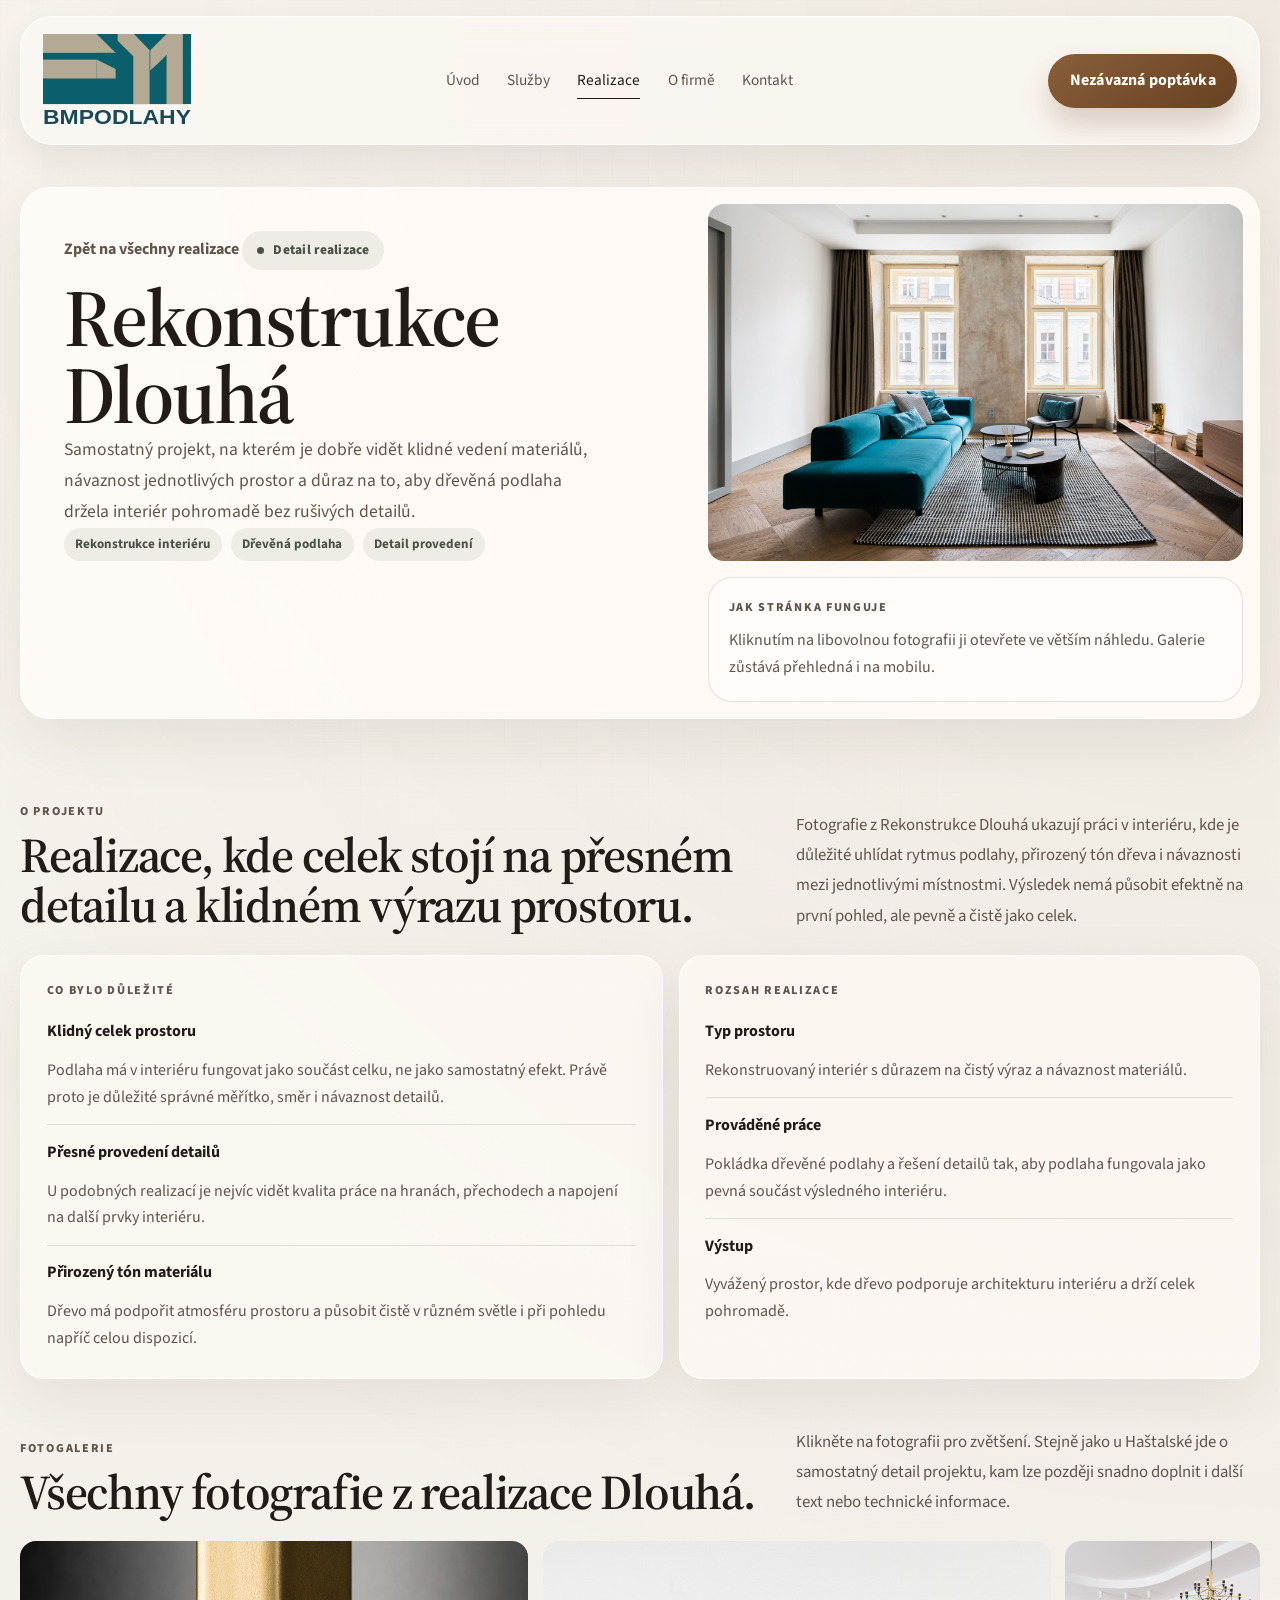
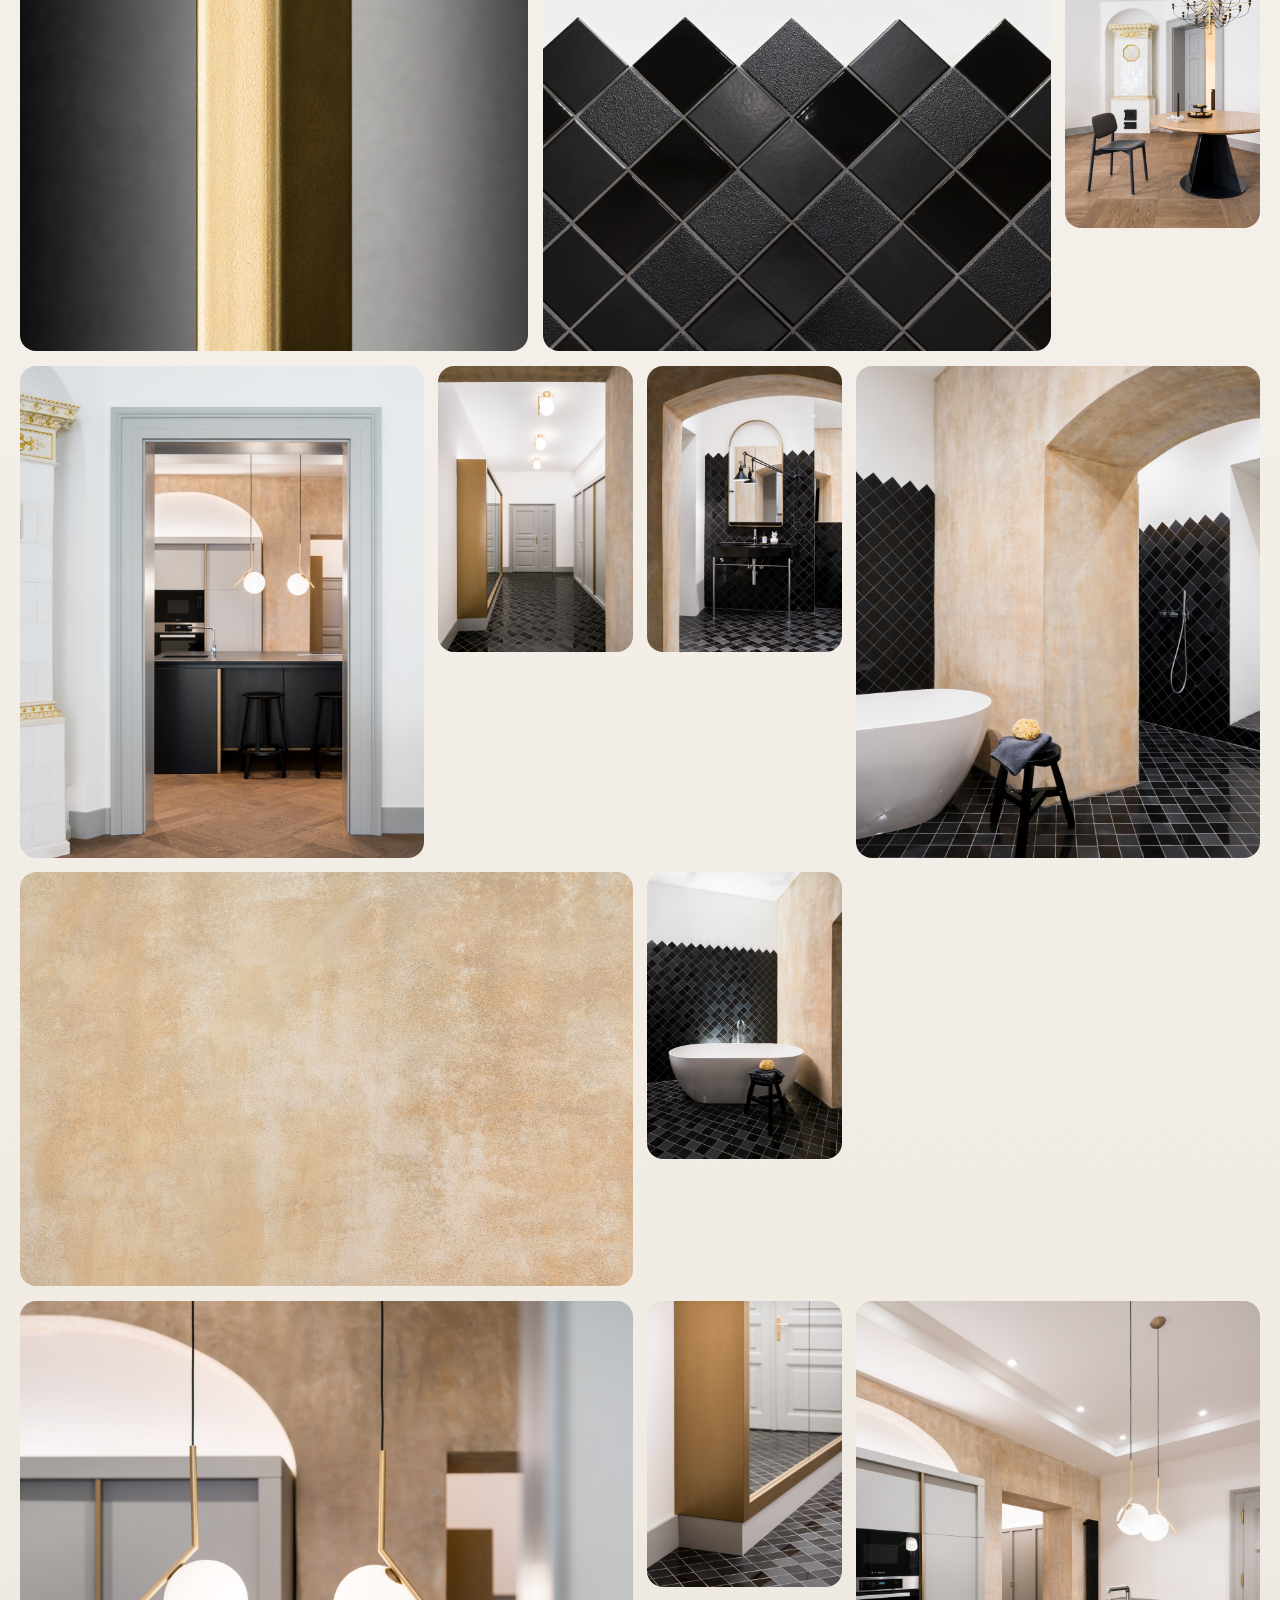
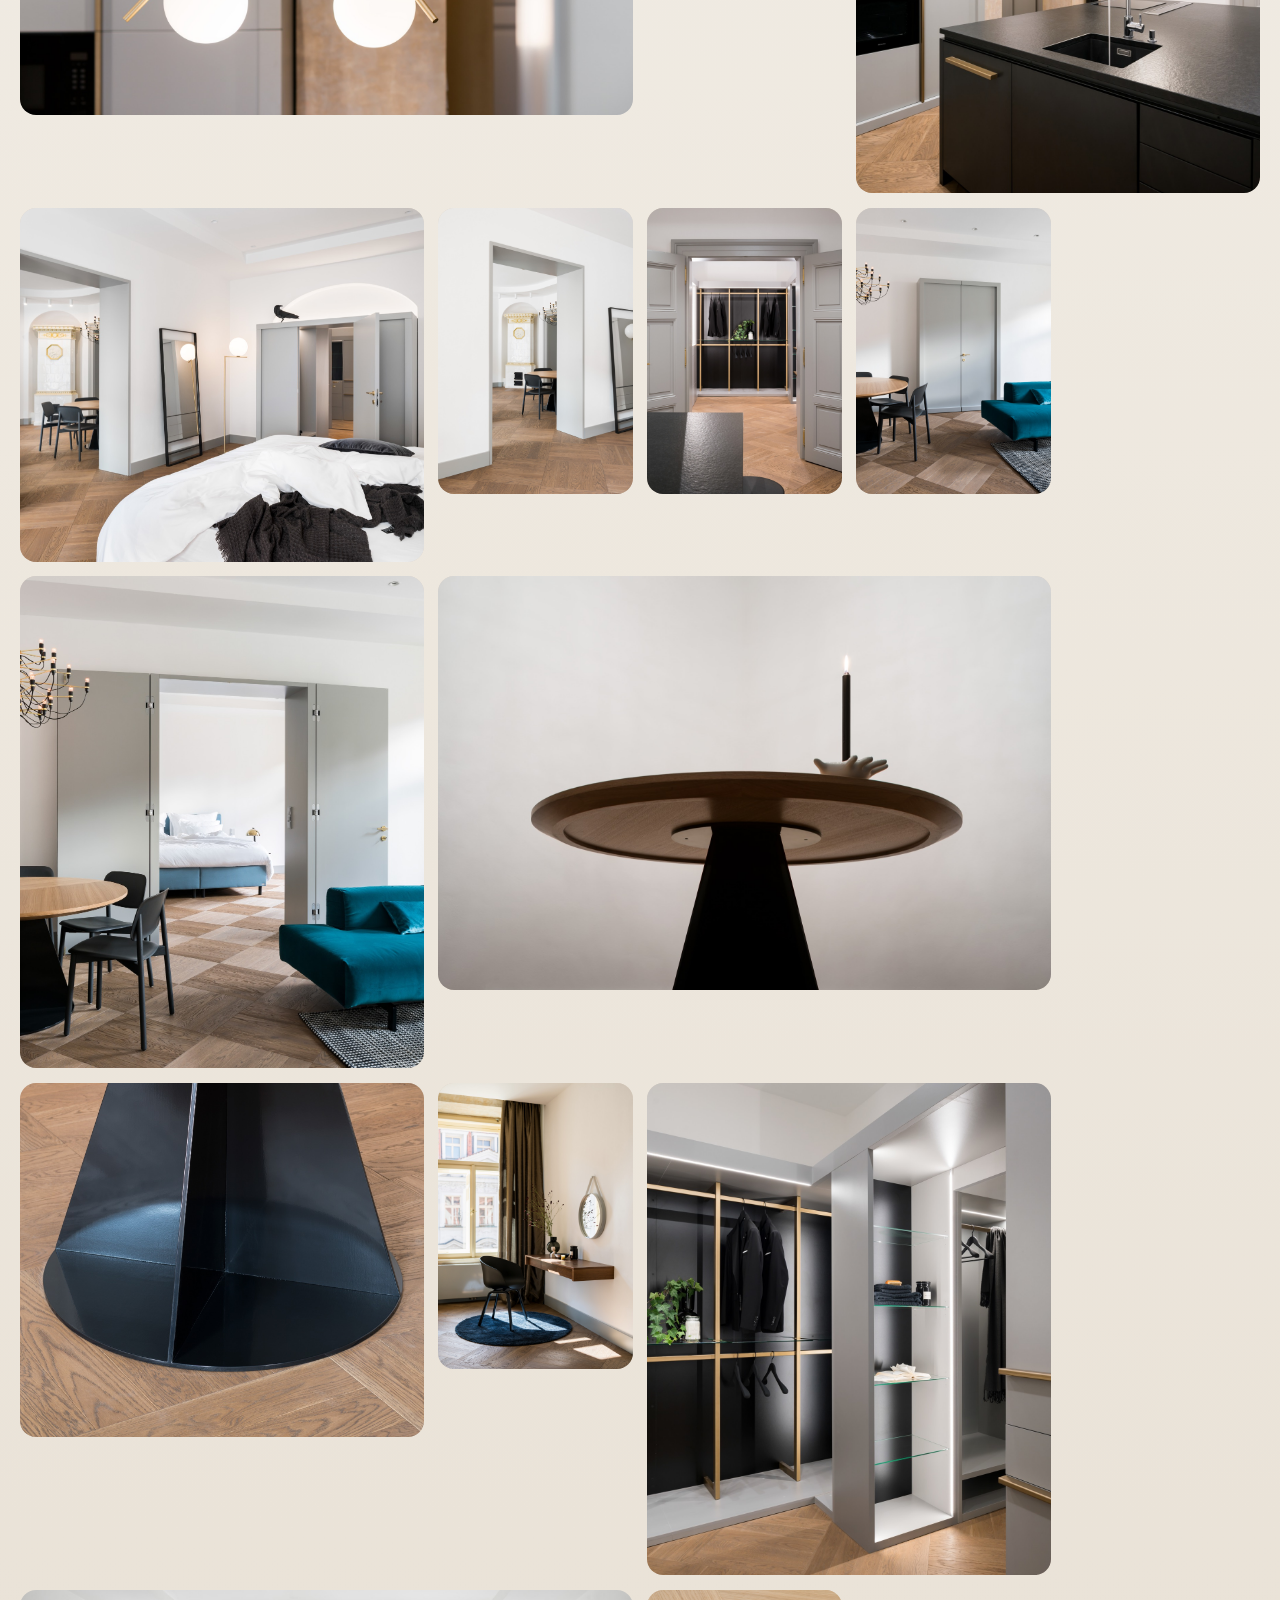
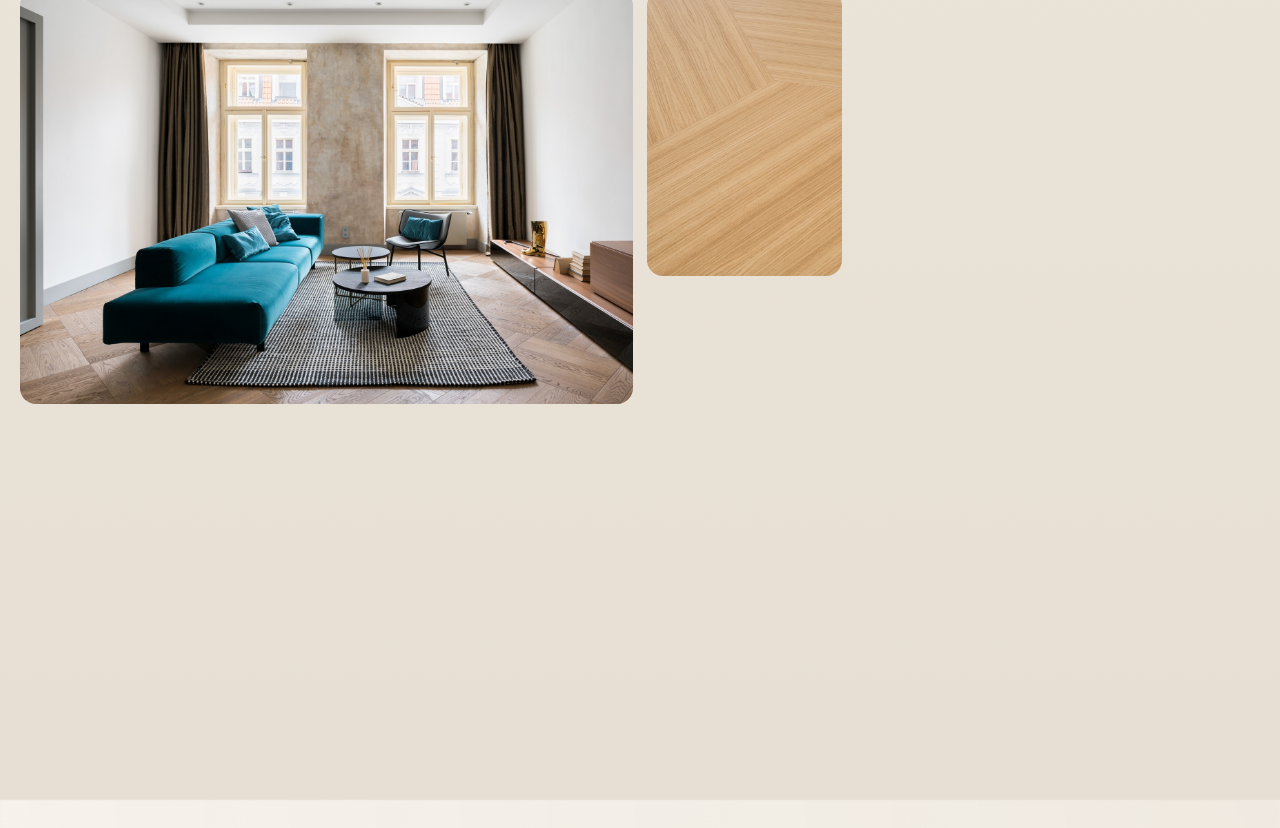
==== commit d96c7a1e: "Optimize website assets and SEO" ====
--- a/dlouha.html
+++ b/dlouha.html
@@ -5,6 +5,15 @@
   <meta name="viewport" content="width=device-width, initial-scale=1.0">
   <title>Rekonstrukce Dlouhá | BM Podlahy, s.r.o.</title>
   <meta name="description" content="Detail realizace BM Podlahy: Rekonstrukce Dlouhá a kompletní fotogalerie projektu se zaměřením na dřevěnou podlahu a čisté provedení detailů.">
+  <link rel="canonical" href="https://bmpodlahy.cz/dlouha.html">
+  <meta property="og:type" content="article">
+  <meta property="og:locale" content="cs_CZ">
+  <meta property="og:site_name" content="BM Podlahy">
+  <meta property="og:title" content="Rekonstrukce Dlouhá | BM Podlahy, s.r.o.">
+  <meta property="og:description" content="Detail realizace Dlouhá s fotogalerií, dřevěnou podlahou a čistým provedením detailů.">
+  <meta property="og:url" content="https://bmpodlahy.cz/dlouha.html">
+  <meta property="og:image" content="https://bmpodlahy.cz/assets/optimized/dlouha/dlouha-22.jpg">
+  <meta name="twitter:card" content="summary_large_image">
   <link rel="preconnect" href="https://fonts.googleapis.com">
   <link rel="preconnect" href="https://fonts.gstatic.com" crossorigin>
   <link href="https://fonts.googleapis.com/css2?family=Source+Sans+3:wght@400;500;600;700;800&amp;family=Source+Serif+4:opsz,wght@8..60,400;8..60,500;8..60,600;8..60,700&amp;display=swap" rel="stylesheet">
@@ -60,7 +69,7 @@
         </div>
         <div class="page-hero-aside">
           <div class="gallery-photo">
-            <img src="assets/dlouha/dlouha-22.jpg" alt="Rekonstrukce Dlouhá, obytný interiér s dřevěnou podlahou">
+            <img src="assets/optimized/dlouha/dlouha-22.jpg" alt="Rekonstrukce Dlouhá, obytný interiér s dřevěnou podlahou">
           </div>
           <div class="aside-note">
             <span class="section-label">Jak stránka funguje</span>
@@ -138,126 +147,126 @@
           <!-- Fotky projektu Dlouhá lze snadno měnit výměnou souborů v assets/dlouha/. -->
           <div class="hastalska-hero-grid">
             <figure class="gallery-photo hastalska-item landscape">
-              <button class="gallery-lightbox-trigger" type="button" data-lightbox-trigger data-lightbox-src="assets/dlouha/dlouha-08.jpg" data-lightbox-alt="Rekonstrukce Dlouhá, fotografie realizace 08">
-                <img src="assets/dlouha/dlouha-08.jpg" alt="Rekonstrukce Dlouhá, fotografie realizace 08">
+              <button class="gallery-lightbox-trigger" type="button" data-lightbox-trigger data-lightbox-src="assets/optimized/dlouha/dlouha-08.jpg" data-lightbox-alt="Rekonstrukce Dlouhá, fotografie realizace 08">
+                <img src="assets/optimized/dlouha/dlouha-08.jpg" alt="Rekonstrukce Dlouhá, fotografie realizace 08">
               </button>
             </figure>
             <figure class="gallery-photo hastalska-item landscape">
-              <button class="gallery-lightbox-trigger" type="button" data-lightbox-trigger data-lightbox-src="assets/dlouha/dlouha-09.jpg" data-lightbox-alt="Rekonstrukce Dlouhá, fotografie realizace 09">
-                <img src="assets/dlouha/dlouha-09.jpg" alt="Rekonstrukce Dlouhá, fotografie realizace 09">
-              </button>
-            </figure>
-            <figure class="gallery-photo hastalska-item portrait">
-              <button class="gallery-lightbox-trigger" type="button" data-lightbox-trigger data-lightbox-src="assets/dlouha/dlouha-01.jpg" data-lightbox-alt="Rekonstrukce Dlouhá, fotografie realizace 01">
-                <img src="assets/dlouha/dlouha-01.jpg" alt="Rekonstrukce Dlouhá, fotografie realizace 01">
+              <button class="gallery-lightbox-trigger" type="button" data-lightbox-trigger data-lightbox-src="assets/optimized/dlouha/dlouha-09.jpg" data-lightbox-alt="Rekonstrukce Dlouhá, fotografie realizace 09">
+                <img src="assets/optimized/dlouha/dlouha-09.jpg" alt="Rekonstrukce Dlouhá, fotografie realizace 09">
+              </button>
+            </figure>
+            <figure class="gallery-photo hastalska-item portrait">
+              <button class="gallery-lightbox-trigger" type="button" data-lightbox-trigger data-lightbox-src="assets/optimized/dlouha/dlouha-01.jpg" data-lightbox-alt="Rekonstrukce Dlouhá, fotografie realizace 01">
+                <img src="assets/optimized/dlouha/dlouha-01.jpg" alt="Rekonstrukce Dlouhá, fotografie realizace 01">
               </button>
             </figure>
           </div>
 
           <div class="hastalska-mosaic">
             <figure class="gallery-photo hastalska-item portrait">
-              <button class="gallery-lightbox-trigger" type="button" data-lightbox-trigger data-lightbox-src="assets/dlouha/dlouha-02.jpg" data-lightbox-alt="Rekonstrukce Dlouhá, fotografie realizace 02">
-                <img src="assets/dlouha/dlouha-02.jpg" alt="Rekonstrukce Dlouhá, fotografie realizace 02">
-              </button>
-            </figure>
-            <figure class="gallery-photo hastalska-item portrait narrow">
-              <button class="gallery-lightbox-trigger" type="button" data-lightbox-trigger data-lightbox-src="assets/dlouha/dlouha-03.jpg" data-lightbox-alt="Rekonstrukce Dlouhá, fotografie realizace 03">
-                <img src="assets/dlouha/dlouha-03.jpg" alt="Rekonstrukce Dlouhá, fotografie realizace 03">
-              </button>
-            </figure>
-            <figure class="gallery-photo hastalska-item portrait narrow">
-              <button class="gallery-lightbox-trigger" type="button" data-lightbox-trigger data-lightbox-src="assets/dlouha/dlouha-04.jpg" data-lightbox-alt="Rekonstrukce Dlouhá, fotografie realizace 04">
-                <img src="assets/dlouha/dlouha-04.jpg" alt="Rekonstrukce Dlouhá, fotografie realizace 04">
-              </button>
-            </figure>
-            <figure class="gallery-photo hastalska-item portrait">
-              <button class="gallery-lightbox-trigger" type="button" data-lightbox-trigger data-lightbox-src="assets/dlouha/dlouha-05.jpg" data-lightbox-alt="Rekonstrukce Dlouhá, fotografie realizace 05">
-                <img src="assets/dlouha/dlouha-05.jpg" alt="Rekonstrukce Dlouhá, fotografie realizace 05">
+              <button class="gallery-lightbox-trigger" type="button" data-lightbox-trigger data-lightbox-src="assets/optimized/dlouha/dlouha-02.jpg" data-lightbox-alt="Rekonstrukce Dlouhá, fotografie realizace 02">
+                <img src="assets/optimized/dlouha/dlouha-02.jpg" alt="Rekonstrukce Dlouhá, fotografie realizace 02">
+              </button>
+            </figure>
+            <figure class="gallery-photo hastalska-item portrait narrow">
+              <button class="gallery-lightbox-trigger" type="button" data-lightbox-trigger data-lightbox-src="assets/optimized/dlouha/dlouha-03.jpg" data-lightbox-alt="Rekonstrukce Dlouhá, fotografie realizace 03">
+                <img src="assets/optimized/dlouha/dlouha-03.jpg" alt="Rekonstrukce Dlouhá, fotografie realizace 03">
+              </button>
+            </figure>
+            <figure class="gallery-photo hastalska-item portrait narrow">
+              <button class="gallery-lightbox-trigger" type="button" data-lightbox-trigger data-lightbox-src="assets/optimized/dlouha/dlouha-04.jpg" data-lightbox-alt="Rekonstrukce Dlouhá, fotografie realizace 04">
+                <img src="assets/optimized/dlouha/dlouha-04.jpg" alt="Rekonstrukce Dlouhá, fotografie realizace 04">
+              </button>
+            </figure>
+            <figure class="gallery-photo hastalska-item portrait">
+              <button class="gallery-lightbox-trigger" type="button" data-lightbox-trigger data-lightbox-src="assets/optimized/dlouha/dlouha-05.jpg" data-lightbox-alt="Rekonstrukce Dlouhá, fotografie realizace 05">
+                <img src="assets/optimized/dlouha/dlouha-05.jpg" alt="Rekonstrukce Dlouhá, fotografie realizace 05">
               </button>
             </figure>
 
             <figure class="gallery-photo hastalska-item landscape wide">
-              <button class="gallery-lightbox-trigger" type="button" data-lightbox-trigger data-lightbox-src="assets/dlouha/dlouha-10.jpg" data-lightbox-alt="Rekonstrukce Dlouhá, fotografie realizace 10">
-                <img src="assets/dlouha/dlouha-10.jpg" alt="Rekonstrukce Dlouhá, fotografie realizace 10">
-              </button>
-            </figure>
-            <figure class="gallery-photo hastalska-item portrait narrow">
-              <button class="gallery-lightbox-trigger" type="button" data-lightbox-trigger data-lightbox-src="assets/dlouha/dlouha-06.jpg" data-lightbox-alt="Rekonstrukce Dlouhá, fotografie realizace 06">
-                <img src="assets/dlouha/dlouha-06.jpg" alt="Rekonstrukce Dlouhá, fotografie realizace 06">
+              <button class="gallery-lightbox-trigger" type="button" data-lightbox-trigger data-lightbox-src="assets/optimized/dlouha/dlouha-10.jpg" data-lightbox-alt="Rekonstrukce Dlouhá, fotografie realizace 10">
+                <img src="assets/optimized/dlouha/dlouha-10.jpg" alt="Rekonstrukce Dlouhá, fotografie realizace 10">
+              </button>
+            </figure>
+            <figure class="gallery-photo hastalska-item portrait narrow">
+              <button class="gallery-lightbox-trigger" type="button" data-lightbox-trigger data-lightbox-src="assets/optimized/dlouha/dlouha-06.jpg" data-lightbox-alt="Rekonstrukce Dlouhá, fotografie realizace 06">
+                <img src="assets/optimized/dlouha/dlouha-06.jpg" alt="Rekonstrukce Dlouhá, fotografie realizace 06">
               </button>
             </figure>
             <figure class="gallery-photo hastalska-item landscape wide">
-              <button class="gallery-lightbox-trigger" type="button" data-lightbox-trigger data-lightbox-src="assets/dlouha/dlouha-12.jpg" data-lightbox-alt="Rekonstrukce Dlouhá, fotografie realizace 12">
-                <img src="assets/dlouha/dlouha-12.jpg" alt="Rekonstrukce Dlouhá, fotografie realizace 12">
-              </button>
-            </figure>
-
-            <figure class="gallery-photo hastalska-item portrait narrow">
-              <button class="gallery-lightbox-trigger" type="button" data-lightbox-trigger data-lightbox-src="assets/dlouha/dlouha-07.jpg" data-lightbox-alt="Rekonstrukce Dlouhá, fotografie realizace 07">
-                <img src="assets/dlouha/dlouha-07.jpg" alt="Rekonstrukce Dlouhá, fotografie realizace 07">
-              </button>
-            </figure>
-            <figure class="gallery-photo hastalska-item portrait">
-              <button class="gallery-lightbox-trigger" type="button" data-lightbox-trigger data-lightbox-src="assets/dlouha/dlouha-11.jpg" data-lightbox-alt="Rekonstrukce Dlouhá, fotografie realizace 11">
-                <img src="assets/dlouha/dlouha-11.jpg" alt="Rekonstrukce Dlouhá, fotografie realizace 11">
+              <button class="gallery-lightbox-trigger" type="button" data-lightbox-trigger data-lightbox-src="assets/optimized/dlouha/dlouha-12.jpg" data-lightbox-alt="Rekonstrukce Dlouhá, fotografie realizace 12">
+                <img src="assets/optimized/dlouha/dlouha-12.jpg" alt="Rekonstrukce Dlouhá, fotografie realizace 12">
+              </button>
+            </figure>
+
+            <figure class="gallery-photo hastalska-item portrait narrow">
+              <button class="gallery-lightbox-trigger" type="button" data-lightbox-trigger data-lightbox-src="assets/optimized/dlouha/dlouha-07.jpg" data-lightbox-alt="Rekonstrukce Dlouhá, fotografie realizace 07">
+                <img src="assets/optimized/dlouha/dlouha-07.jpg" alt="Rekonstrukce Dlouhá, fotografie realizace 07">
+              </button>
+            </figure>
+            <figure class="gallery-photo hastalska-item portrait">
+              <button class="gallery-lightbox-trigger" type="button" data-lightbox-trigger data-lightbox-src="assets/optimized/dlouha/dlouha-11.jpg" data-lightbox-alt="Rekonstrukce Dlouhá, fotografie realizace 11">
+                <img src="assets/optimized/dlouha/dlouha-11.jpg" alt="Rekonstrukce Dlouhá, fotografie realizace 11">
               </button>
             </figure>
             <figure class="gallery-photo hastalska-item landscape">
-              <button class="gallery-lightbox-trigger" type="button" data-lightbox-trigger data-lightbox-src="assets/dlouha/dlouha-14.jpg" data-lightbox-alt="Rekonstrukce Dlouhá, fotografie realizace 14">
-                <img src="assets/dlouha/dlouha-14.jpg" alt="Rekonstrukce Dlouhá, fotografie realizace 14">
-              </button>
-            </figure>
-
-            <figure class="gallery-photo hastalska-item portrait narrow">
-              <button class="gallery-lightbox-trigger" type="button" data-lightbox-trigger data-lightbox-src="assets/dlouha/dlouha-13.jpg" data-lightbox-alt="Rekonstrukce Dlouhá, fotografie realizace 13">
-                <img src="assets/dlouha/dlouha-13.jpg" alt="Rekonstrukce Dlouhá, fotografie realizace 13">
-              </button>
-            </figure>
-            <figure class="gallery-photo hastalska-item portrait narrow">
-              <button class="gallery-lightbox-trigger" type="button" data-lightbox-trigger data-lightbox-src="assets/dlouha/dlouha-15.jpg" data-lightbox-alt="Rekonstrukce Dlouhá, fotografie realizace 15">
-                <img src="assets/dlouha/dlouha-15.jpg" alt="Rekonstrukce Dlouhá, fotografie realizace 15">
-              </button>
-            </figure>
-            <figure class="gallery-photo hastalska-item portrait narrow">
-              <button class="gallery-lightbox-trigger" type="button" data-lightbox-trigger data-lightbox-src="assets/dlouha/dlouha-16.jpg" data-lightbox-alt="Rekonstrukce Dlouhá, fotografie realizace 16">
-                <img src="assets/dlouha/dlouha-16.jpg" alt="Rekonstrukce Dlouhá, fotografie realizace 16">
-              </button>
-            </figure>
-            <figure class="gallery-photo hastalska-item portrait">
-              <button class="gallery-lightbox-trigger" type="button" data-lightbox-trigger data-lightbox-src="assets/dlouha/dlouha-17.jpg" data-lightbox-alt="Rekonstrukce Dlouhá, fotografie realizace 17">
-                <img src="assets/dlouha/dlouha-17.jpg" alt="Rekonstrukce Dlouhá, fotografie realizace 17">
+              <button class="gallery-lightbox-trigger" type="button" data-lightbox-trigger data-lightbox-src="assets/optimized/dlouha/dlouha-14.jpg" data-lightbox-alt="Rekonstrukce Dlouhá, fotografie realizace 14">
+                <img src="assets/optimized/dlouha/dlouha-14.jpg" alt="Rekonstrukce Dlouhá, fotografie realizace 14">
+              </button>
+            </figure>
+
+            <figure class="gallery-photo hastalska-item portrait narrow">
+              <button class="gallery-lightbox-trigger" type="button" data-lightbox-trigger data-lightbox-src="assets/optimized/dlouha/dlouha-13.jpg" data-lightbox-alt="Rekonstrukce Dlouhá, fotografie realizace 13">
+                <img src="assets/optimized/dlouha/dlouha-13.jpg" alt="Rekonstrukce Dlouhá, fotografie realizace 13">
+              </button>
+            </figure>
+            <figure class="gallery-photo hastalska-item portrait narrow">
+              <button class="gallery-lightbox-trigger" type="button" data-lightbox-trigger data-lightbox-src="assets/optimized/dlouha/dlouha-15.jpg" data-lightbox-alt="Rekonstrukce Dlouhá, fotografie realizace 15">
+                <img src="assets/optimized/dlouha/dlouha-15.jpg" alt="Rekonstrukce Dlouhá, fotografie realizace 15">
+              </button>
+            </figure>
+            <figure class="gallery-photo hastalska-item portrait narrow">
+              <button class="gallery-lightbox-trigger" type="button" data-lightbox-trigger data-lightbox-src="assets/optimized/dlouha/dlouha-16.jpg" data-lightbox-alt="Rekonstrukce Dlouhá, fotografie realizace 16">
+                <img src="assets/optimized/dlouha/dlouha-16.jpg" alt="Rekonstrukce Dlouhá, fotografie realizace 16">
+              </button>
+            </figure>
+            <figure class="gallery-photo hastalska-item portrait">
+              <button class="gallery-lightbox-trigger" type="button" data-lightbox-trigger data-lightbox-src="assets/optimized/dlouha/dlouha-17.jpg" data-lightbox-alt="Rekonstrukce Dlouhá, fotografie realizace 17">
+                <img src="assets/optimized/dlouha/dlouha-17.jpg" alt="Rekonstrukce Dlouhá, fotografie realizace 17">
               </button>
             </figure>
 
             <figure class="gallery-photo hastalska-item landscape wide">
-              <button class="gallery-lightbox-trigger" type="button" data-lightbox-trigger data-lightbox-src="assets/dlouha/dlouha-18.jpg" data-lightbox-alt="Rekonstrukce Dlouhá, fotografie realizace 18">
-                <img src="assets/dlouha/dlouha-18.jpg" alt="Rekonstrukce Dlouhá, fotografie realizace 18">
+              <button class="gallery-lightbox-trigger" type="button" data-lightbox-trigger data-lightbox-src="assets/optimized/dlouha/dlouha-18.jpg" data-lightbox-alt="Rekonstrukce Dlouhá, fotografie realizace 18">
+                <img src="assets/optimized/dlouha/dlouha-18.jpg" alt="Rekonstrukce Dlouhá, fotografie realizace 18">
               </button>
             </figure>
             <figure class="gallery-photo hastalska-item landscape">
-              <button class="gallery-lightbox-trigger" type="button" data-lightbox-trigger data-lightbox-src="assets/dlouha/dlouha-19.jpg" data-lightbox-alt="Rekonstrukce Dlouhá, fotografie realizace 19">
-                <img src="assets/dlouha/dlouha-19.jpg" alt="Rekonstrukce Dlouhá, fotografie realizace 19">
-              </button>
-            </figure>
-            <figure class="gallery-photo hastalska-item portrait narrow">
-              <button class="gallery-lightbox-trigger" type="button" data-lightbox-trigger data-lightbox-src="assets/dlouha/dlouha-20.jpg" data-lightbox-alt="Rekonstrukce Dlouhá, fotografie realizace 20">
-                <img src="assets/dlouha/dlouha-20.jpg" alt="Rekonstrukce Dlouhá, fotografie realizace 20">
-              </button>
-            </figure>
-
-            <figure class="gallery-photo hastalska-item portrait">
-              <button class="gallery-lightbox-trigger" type="button" data-lightbox-trigger data-lightbox-src="assets/dlouha/dlouha-21.jpg" data-lightbox-alt="Rekonstrukce Dlouhá, fotografie realizace 21">
-                <img src="assets/dlouha/dlouha-21.jpg" alt="Rekonstrukce Dlouhá, fotografie realizace 21">
+              <button class="gallery-lightbox-trigger" type="button" data-lightbox-trigger data-lightbox-src="assets/optimized/dlouha/dlouha-19.jpg" data-lightbox-alt="Rekonstrukce Dlouhá, fotografie realizace 19">
+                <img src="assets/optimized/dlouha/dlouha-19.jpg" alt="Rekonstrukce Dlouhá, fotografie realizace 19">
+              </button>
+            </figure>
+            <figure class="gallery-photo hastalska-item portrait narrow">
+              <button class="gallery-lightbox-trigger" type="button" data-lightbox-trigger data-lightbox-src="assets/optimized/dlouha/dlouha-20.jpg" data-lightbox-alt="Rekonstrukce Dlouhá, fotografie realizace 20">
+                <img src="assets/optimized/dlouha/dlouha-20.jpg" alt="Rekonstrukce Dlouhá, fotografie realizace 20">
+              </button>
+            </figure>
+
+            <figure class="gallery-photo hastalska-item portrait">
+              <button class="gallery-lightbox-trigger" type="button" data-lightbox-trigger data-lightbox-src="assets/optimized/dlouha/dlouha-21.jpg" data-lightbox-alt="Rekonstrukce Dlouhá, fotografie realizace 21">
+                <img src="assets/optimized/dlouha/dlouha-21.jpg" alt="Rekonstrukce Dlouhá, fotografie realizace 21">
               </button>
             </figure>
             <figure class="gallery-photo hastalska-item landscape wide">
-              <button class="gallery-lightbox-trigger" type="button" data-lightbox-trigger data-lightbox-src="assets/dlouha/dlouha-22.jpg" data-lightbox-alt="Rekonstrukce Dlouhá, fotografie realizace 22">
-                <img src="assets/dlouha/dlouha-22.jpg" alt="Rekonstrukce Dlouhá, fotografie realizace 22">
-              </button>
-            </figure>
-            <figure class="gallery-photo hastalska-item portrait narrow">
-              <button class="gallery-lightbox-trigger" type="button" data-lightbox-trigger data-lightbox-src="assets/dlouha/dlouha-23.jpg" data-lightbox-alt="Rekonstrukce Dlouhá, fotografie realizace 23">
-                <img src="assets/dlouha/dlouha-23.jpg" alt="Rekonstrukce Dlouhá, fotografie realizace 23">
+              <button class="gallery-lightbox-trigger" type="button" data-lightbox-trigger data-lightbox-src="assets/optimized/dlouha/dlouha-22.jpg" data-lightbox-alt="Rekonstrukce Dlouhá, fotografie realizace 22">
+                <img src="assets/optimized/dlouha/dlouha-22.jpg" alt="Rekonstrukce Dlouhá, fotografie realizace 22">
+              </button>
+            </figure>
+            <figure class="gallery-photo hastalska-item portrait narrow">
+              <button class="gallery-lightbox-trigger" type="button" data-lightbox-trigger data-lightbox-src="assets/optimized/dlouha/dlouha-23.jpg" data-lightbox-alt="Rekonstrukce Dlouhá, fotografie realizace 23">
+                <img src="assets/optimized/dlouha/dlouha-23.jpg" alt="Rekonstrukce Dlouhá, fotografie realizace 23">
               </button>
             </figure>
           </div>
--- a/styles.css
+++ b/styles.css
@@ -15,10 +15,10 @@
   --white: #fffdf9;
   --shadow-soft: 0 20px 60px rgba(52, 36, 24, 0.08);
   --shadow-strong: 0 26px 70px rgba(52, 36, 24, 0.12);
-  --radius-sm: 14px;
-  --radius-md: 22px;
-  --radius-lg: 34px;
-  --radius-xl: 44px;
+  --radius-sm: 10px;
+  --radius-md: 16px;
+  --radius-lg: 24px;
+  --radius-xl: 30px;
   --space-1: 0.5rem;
   --space-2: 0.75rem;
   --space-3: 1rem;
@@ -1223,6 +1223,10 @@
   grid-template-columns: repeat(3, minmax(0, 1fr));
 }
 
+.trust-stats {
+  margin-top: 1rem;
+}
+
 .stat-card {
   padding: 1.35rem;
   border-radius: var(--radius-lg);
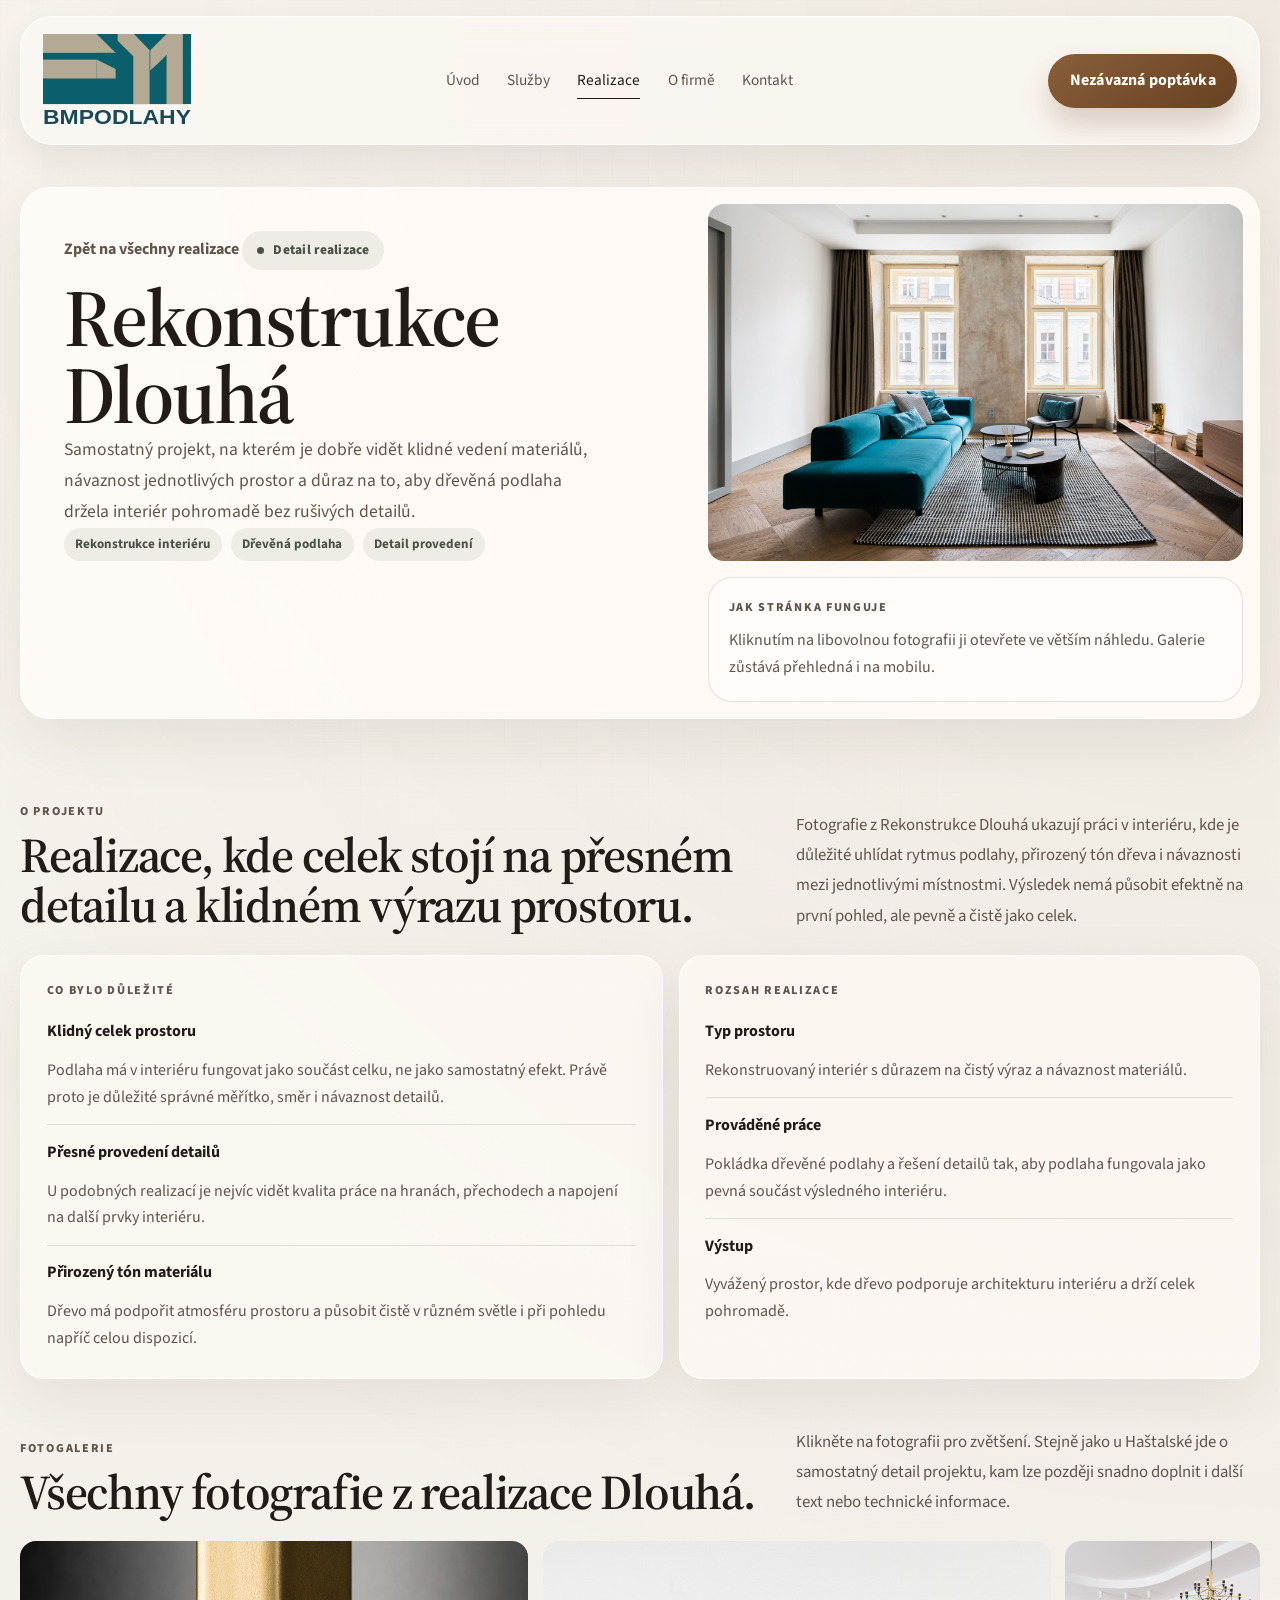
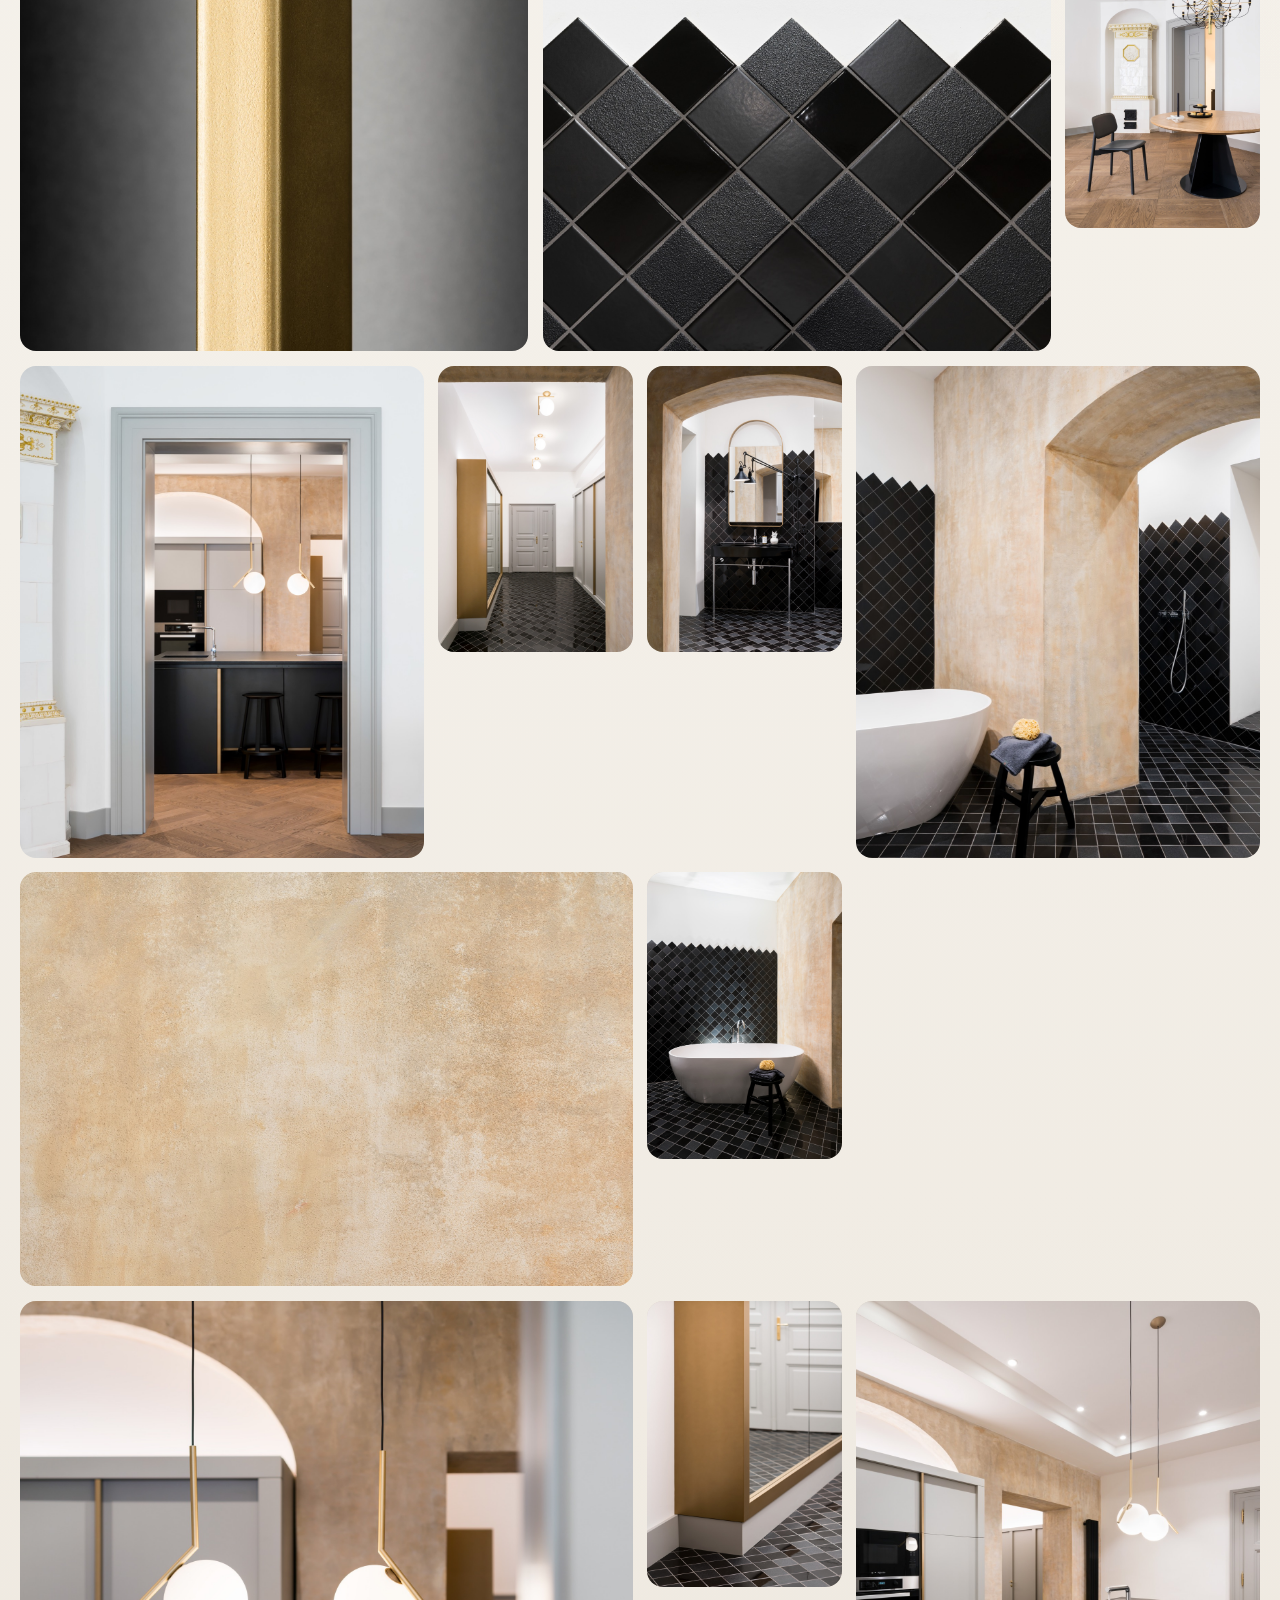
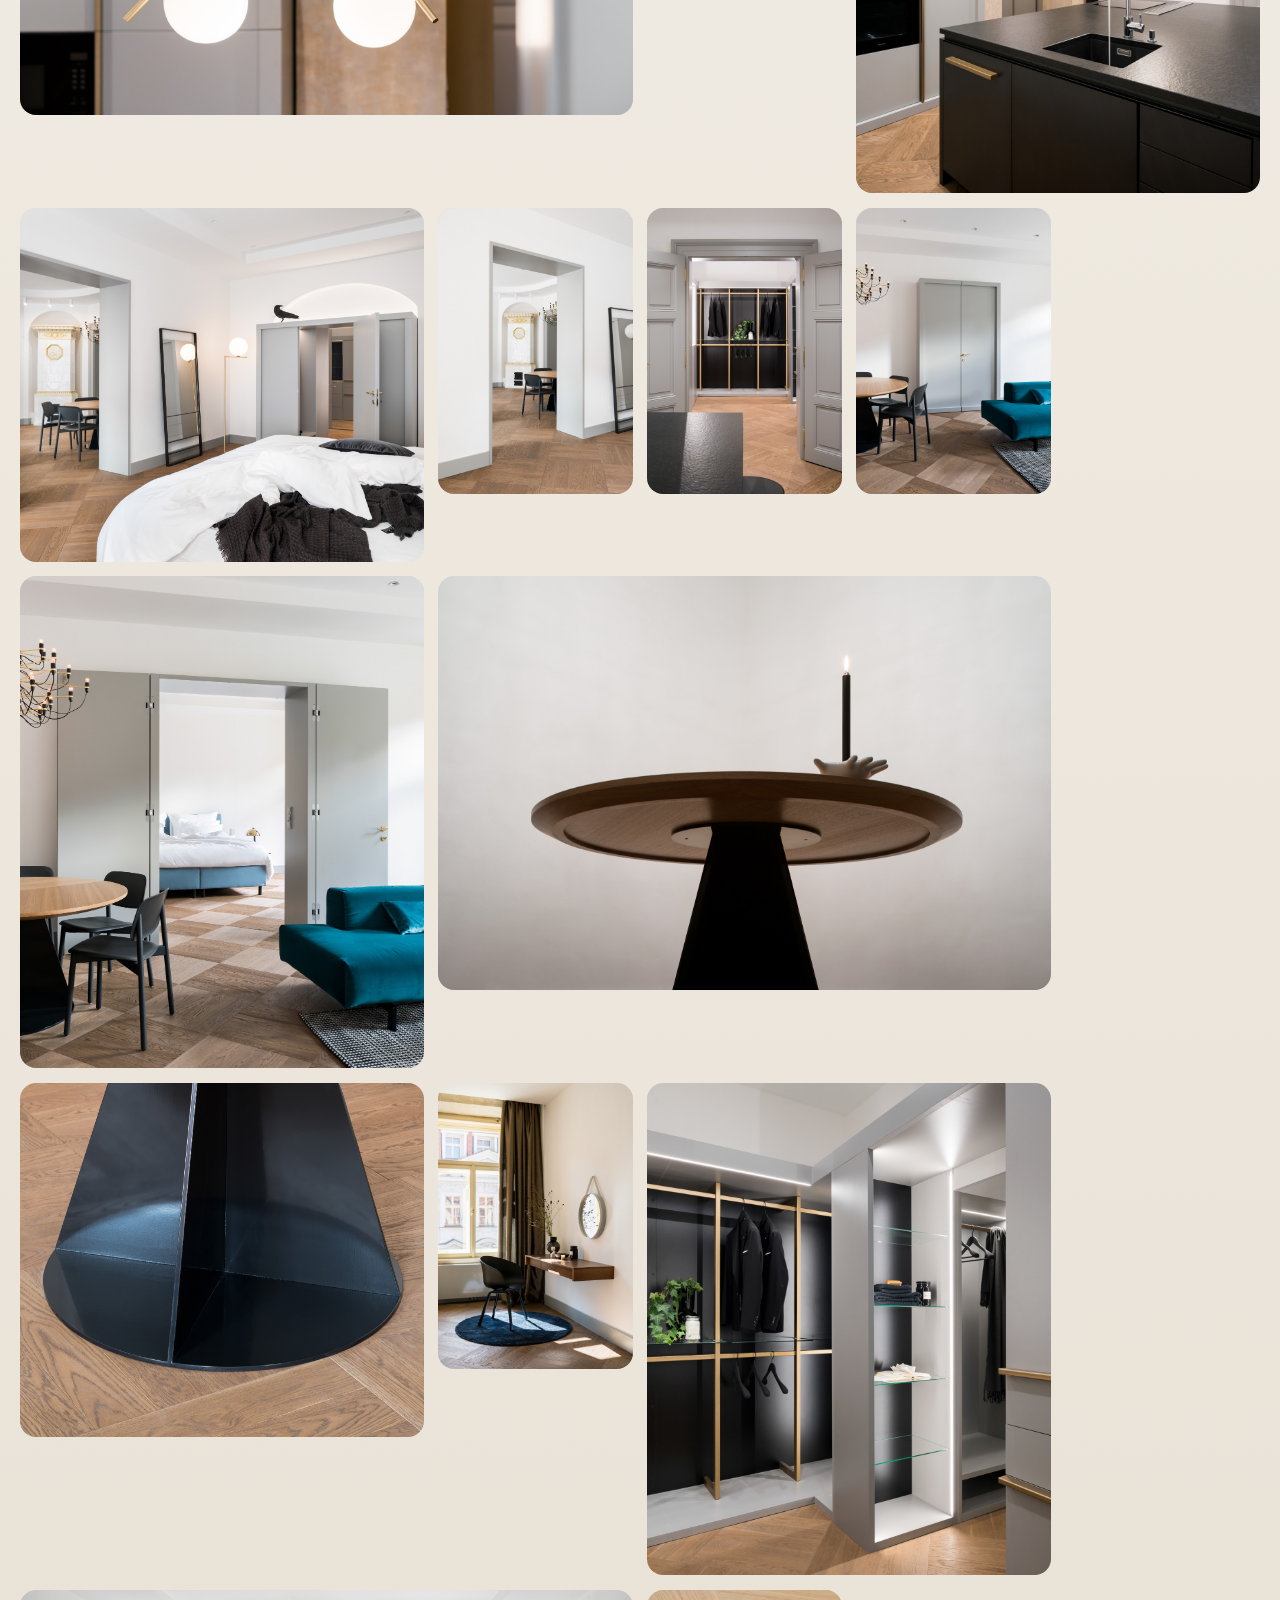
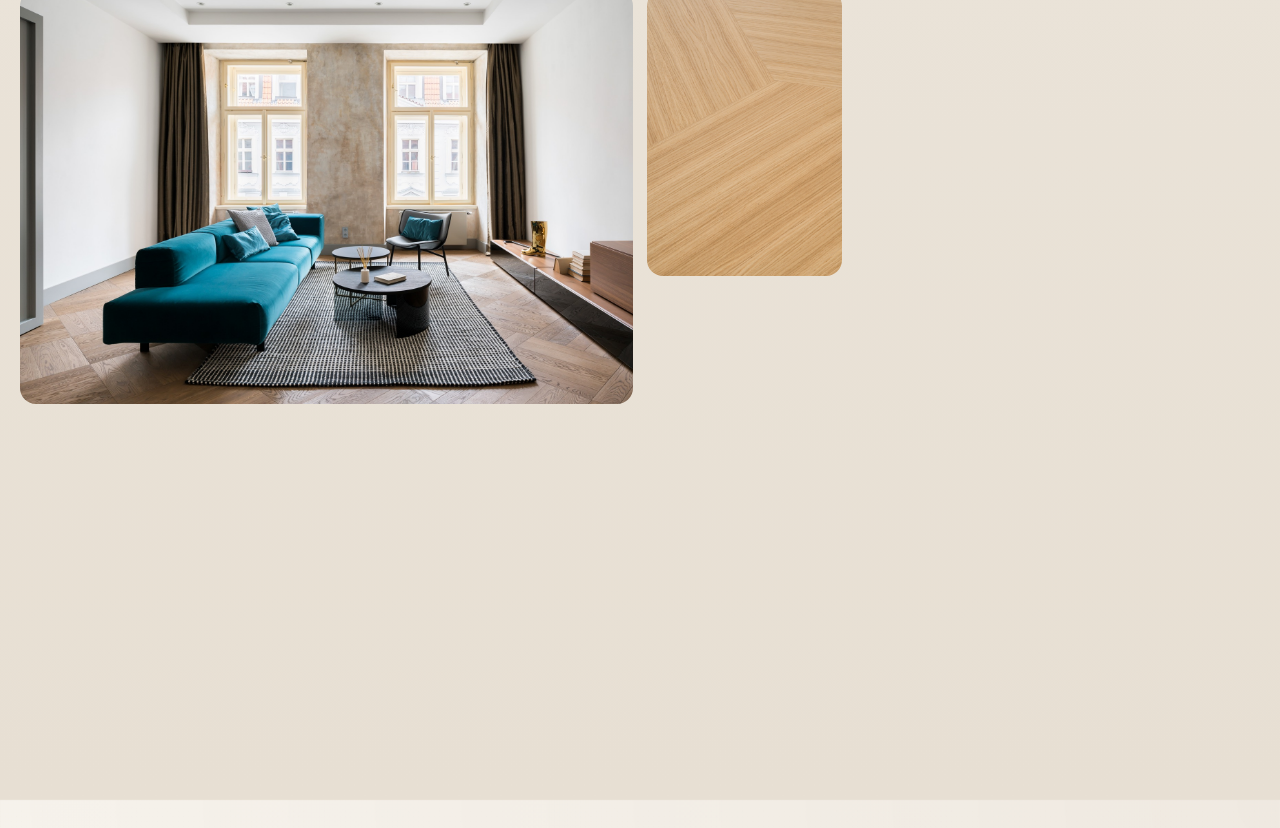
==== commit 8525ba47: "Bust CSS cache for trust heading update" ====
--- a/dlouha.html
+++ b/dlouha.html
@@ -17,7 +17,7 @@
   <link rel="preconnect" href="https://fonts.googleapis.com">
   <link rel="preconnect" href="https://fonts.gstatic.com" crossorigin>
   <link href="https://fonts.googleapis.com/css2?family=Source+Sans+3:wght@400;500;600;700;800&amp;family=Source+Serif+4:opsz,wght@8..60,400;8..60,500;8..60,600;8..60,700&amp;display=swap" rel="stylesheet">
-  <link rel="stylesheet" href="styles.css?v=20260423d">
+  <link rel="stylesheet" href="styles.css?v=20260428a">
 </head>
 <body data-page="realizace">
   <a class="skip-link" href="#main">Přeskočit na obsah</a>
--- a/styles.css
+++ b/styles.css
@@ -1237,8 +1237,9 @@
 
 .stat-card strong {
   display: block;
-  font-size: clamp(1.8rem, 3vw, 2.6rem);
-  line-height: 1;
+  font-size: clamp(1.05rem, 1.35vw, 1.28rem);
+  line-height: 1.15;
+  letter-spacing: 0;
 }
 
 .stat-card span {
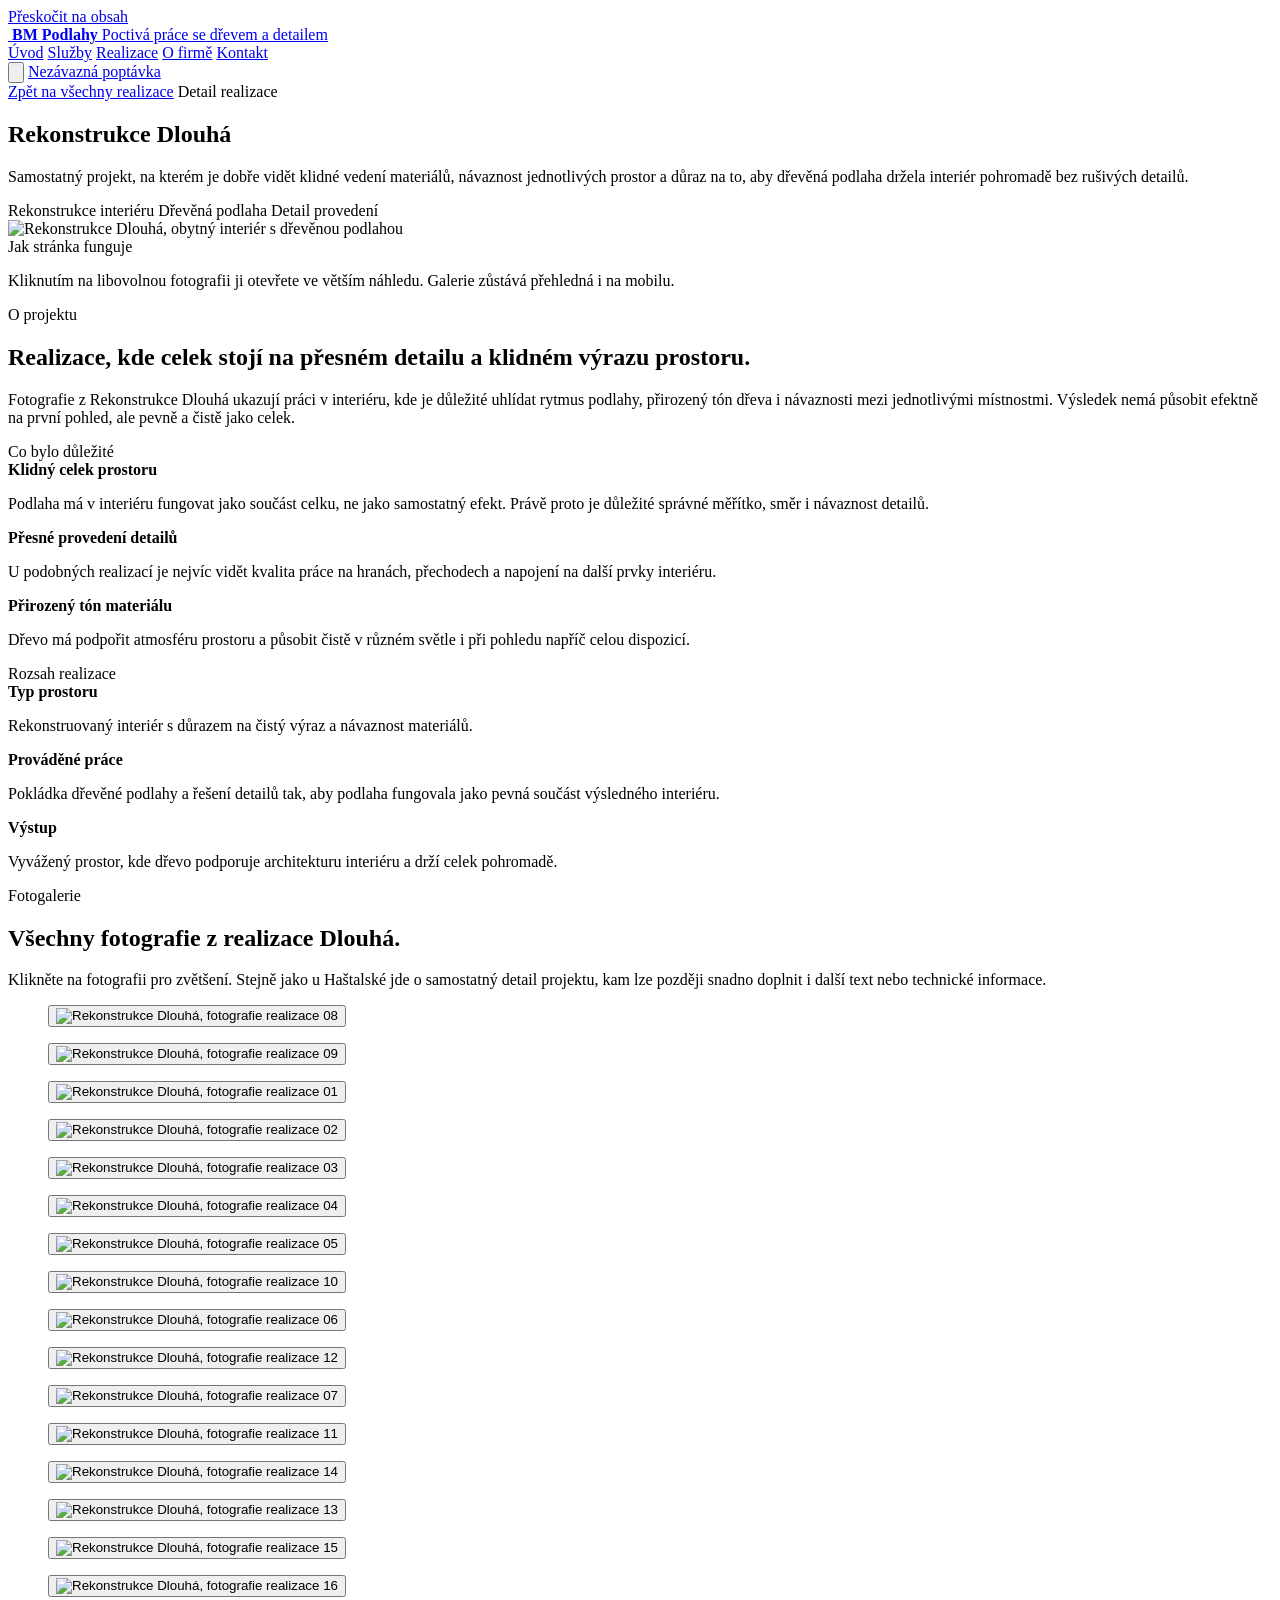
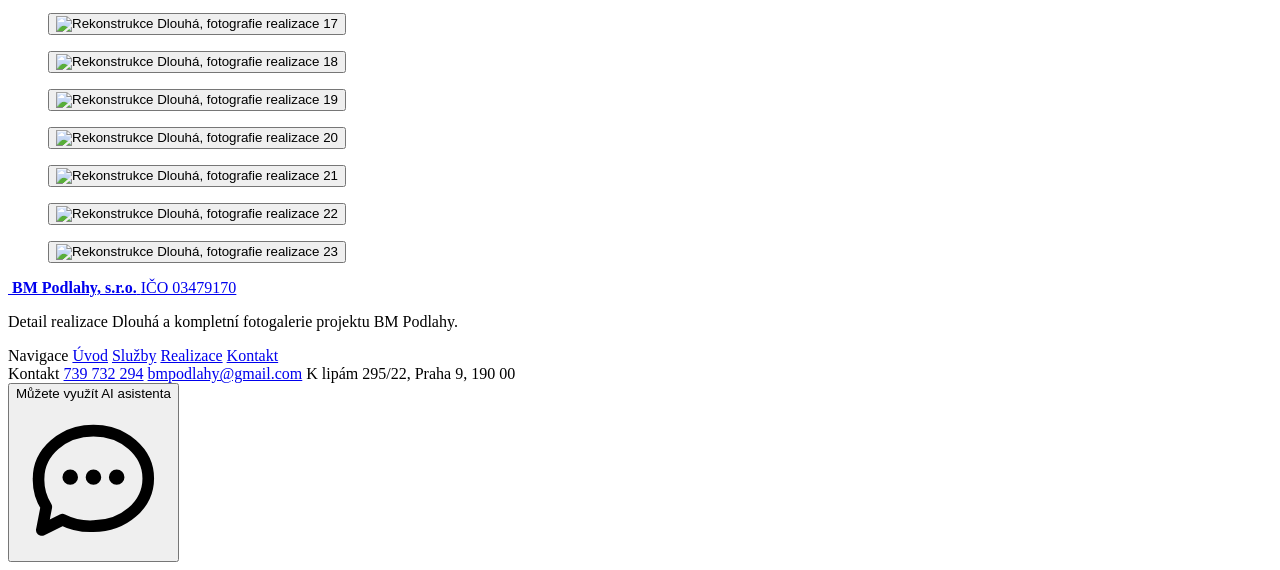
==== commit a0b7827b: "Deploy local Next version to Pages" ====
--- a/dlouha.html
+++ b/dlouha.html
@@ -1,43 +1,22 @@
-<!DOCTYPE html>
-<html lang="cs">
-<head>
-  <meta charset="UTF-8">
-  <meta name="viewport" content="width=device-width, initial-scale=1.0">
-  <title>Rekonstrukce Dlouhá | BM Podlahy, s.r.o.</title>
-  <meta name="description" content="Detail realizace BM Podlahy: Rekonstrukce Dlouhá a kompletní fotogalerie projektu se zaměřením na dřevěnou podlahu a čisté provedení detailů.">
-  <link rel="canonical" href="https://bmpodlahy.cz/dlouha.html">
-  <meta property="og:type" content="article">
-  <meta property="og:locale" content="cs_CZ">
-  <meta property="og:site_name" content="BM Podlahy">
-  <meta property="og:title" content="Rekonstrukce Dlouhá | BM Podlahy, s.r.o.">
-  <meta property="og:description" content="Detail realizace Dlouhá s fotogalerií, dřevěnou podlahou a čistým provedením detailů.">
-  <meta property="og:url" content="https://bmpodlahy.cz/dlouha.html">
-  <meta property="og:image" content="https://bmpodlahy.cz/assets/optimized/dlouha/dlouha-22.jpg">
-  <meta name="twitter:card" content="summary_large_image">
-  <link rel="preconnect" href="https://fonts.googleapis.com">
-  <link rel="preconnect" href="https://fonts.gstatic.com" crossorigin>
-  <link href="https://fonts.googleapis.com/css2?family=Source+Sans+3:wght@400;500;600;700;800&amp;family=Source+Serif+4:opsz,wght@8..60,400;8..60,500;8..60,600;8..60,700&amp;display=swap" rel="stylesheet">
-  <link rel="stylesheet" href="styles.css?v=20260428a">
-</head>
-<body data-page="realizace">
+<!DOCTYPE html><!--hLVM0iVLAvZK_DgPac1hQ--><html lang="cs"><head><meta charSet="utf-8"/><meta name="viewport" content="width=device-width, initial-scale=1"/><link rel="stylesheet" href="/BM-Podlahy/_next/static/css/99d863580082570e.css" data-precedence="next"/><link rel="preload" as="script" fetchPriority="low" href="/BM-Podlahy/_next/static/chunks/webpack-6dc637ccfb0e0673.js"/><script src="/BM-Podlahy/_next/static/chunks/4bd1b696-c023c6e3521b1417.js" async=""></script><script src="/BM-Podlahy/_next/static/chunks/255-8ba879a3525e1621.js" async=""></script><script src="/BM-Podlahy/_next/static/chunks/main-app-2e6871dd59c9286b.js" async=""></script><script src="/BM-Podlahy/_next/static/chunks/app/%5Bslug%5D/page-6ed054cafce3f7e8.js" async=""></script><title>Rekonstrukce Dlouhá | BM Podlahy, s.r.o.</title><meta name="description" content="Detail realizace BM Podlahy: Rekonstrukce Dlouhá a kompletní fotogalerie projektu se zaměřením na dřevěnou podlahu a čisté provedení detailů."/><script src="/BM-Podlahy/_next/static/chunks/polyfills-42372ed130431b0a.js" noModule=""></script></head><body><div hidden=""><!--$--><!--/$--></div><div>
   <a class="skip-link" href="#main">Přeskočit na obsah</a>
 
   <header class="site-header">
     <div class="shell">
       <nav class="nav" aria-label="Hlavní navigace">
-        <a class="brand" href="index.html" aria-label="BM Podlahy, domovská stránka">
-          <span class="brand-mark"><img src="assets/bm-podlahy-logo.svg" alt=""></span>
+        <a class="brand" href="/BM-Podlahy/" aria-label="BM Podlahy, domovská stránka">
+          <span class="brand-mark"><img src="/BM-Podlahy/assets/bm-podlahy-logo.svg" alt=""></span>
           <span class="brand-copy">
             <strong>BM Podlahy</strong>
             <span>Poctivá práce se dřevem a detailem</span>
           </span>
         </a>
         <div class="nav-links" id="site-menu">
-          <a href="index.html" data-page="home">Úvod</a>
-          <a href="sluzby.html" data-page="sluzby">Služby</a>
-          <a href="realizace.html" data-page="realizace">Realizace</a>
-          <a href="o-firme.html" data-page="o-firme">O firmě</a>
-          <a href="kontakt.html" data-page="kontakt">Kontakt</a>
+          <a href="/BM-Podlahy/" data-page="home">Úvod</a>
+          <a href="/BM-Podlahy/sluzby" data-page="sluzby">Služby</a>
+          <a href="/BM-Podlahy/realizace" data-page="realizace">Realizace</a>
+          <a href="/BM-Podlahy/o-firme" data-page="o-firme">O firmě</a>
+          <a href="/BM-Podlahy/kontakt" data-page="kontakt">Kontakt</a>
         </div>
         <div class="nav-tools">
           <button class="nav-toggle" type="button" aria-expanded="false" aria-controls="site-menu" aria-label="Otevřít navigaci">
@@ -45,7 +24,7 @@
               <path d="M4 7H20M4 12H20M4 17H20" stroke="currentColor" stroke-width="1.8" stroke-linecap="round"/>
             </svg>
           </button>
-          <a class="button" href="kontakt.html">Nezávazná poptávka</a>
+          <a class="button" href="/BM-Podlahy/kontakt">Nezávazná poptávka</a>
         </div>
       </nav>
     </div>
@@ -55,7 +34,7 @@
     <section class="page-hero project-detail-hero">
       <div class="shell page-hero-shell reveal">
         <div class="page-hero-copy">
-          <a class="detail-backlink" href="realizace.html">Zpět na všechny realizace</a>
+          <a class="detail-backlink" href="/BM-Podlahy/realizace">Zpět na všechny realizace</a>
           <span class="eyebrow">Detail realizace</span>
           <h1>Rekonstrukce Dlouhá</h1>
           <p class="lede">
@@ -69,7 +48,7 @@
         </div>
         <div class="page-hero-aside">
           <div class="gallery-photo">
-            <img src="assets/optimized/dlouha/dlouha-22.jpg" alt="Rekonstrukce Dlouhá, obytný interiér s dřevěnou podlahou">
+            <img src="/BM-Podlahy/assets/optimized/dlouha/dlouha-22.jpg" alt="Rekonstrukce Dlouhá, obytný interiér s dřevěnou podlahou">
           </div>
           <div class="aside-note">
             <span class="section-label">Jak stránka funguje</span>
@@ -147,126 +126,126 @@
           <!-- Fotky projektu Dlouhá lze snadno měnit výměnou souborů v assets/dlouha/. -->
           <div class="hastalska-hero-grid">
             <figure class="gallery-photo hastalska-item landscape">
-              <button class="gallery-lightbox-trigger" type="button" data-lightbox-trigger data-lightbox-src="assets/optimized/dlouha/dlouha-08.jpg" data-lightbox-alt="Rekonstrukce Dlouhá, fotografie realizace 08">
-                <img src="assets/optimized/dlouha/dlouha-08.jpg" alt="Rekonstrukce Dlouhá, fotografie realizace 08">
-              </button>
-            </figure>
-            <figure class="gallery-photo hastalska-item landscape">
-              <button class="gallery-lightbox-trigger" type="button" data-lightbox-trigger data-lightbox-src="assets/optimized/dlouha/dlouha-09.jpg" data-lightbox-alt="Rekonstrukce Dlouhá, fotografie realizace 09">
-                <img src="assets/optimized/dlouha/dlouha-09.jpg" alt="Rekonstrukce Dlouhá, fotografie realizace 09">
-              </button>
-            </figure>
-            <figure class="gallery-photo hastalska-item portrait">
-              <button class="gallery-lightbox-trigger" type="button" data-lightbox-trigger data-lightbox-src="assets/optimized/dlouha/dlouha-01.jpg" data-lightbox-alt="Rekonstrukce Dlouhá, fotografie realizace 01">
-                <img src="assets/optimized/dlouha/dlouha-01.jpg" alt="Rekonstrukce Dlouhá, fotografie realizace 01">
+              <button class="gallery-lightbox-trigger" type="button" data-lightbox-trigger data-lightbox-src="/BM-Podlahy/assets/optimized/dlouha/dlouha-08.jpg" data-lightbox-alt="Rekonstrukce Dlouhá, fotografie realizace 08">
+                <img src="/BM-Podlahy/assets/optimized/dlouha/dlouha-08.jpg" alt="Rekonstrukce Dlouhá, fotografie realizace 08">
+              </button>
+            </figure>
+            <figure class="gallery-photo hastalska-item landscape">
+              <button class="gallery-lightbox-trigger" type="button" data-lightbox-trigger data-lightbox-src="/BM-Podlahy/assets/optimized/dlouha/dlouha-09.jpg" data-lightbox-alt="Rekonstrukce Dlouhá, fotografie realizace 09">
+                <img src="/BM-Podlahy/assets/optimized/dlouha/dlouha-09.jpg" alt="Rekonstrukce Dlouhá, fotografie realizace 09">
+              </button>
+            </figure>
+            <figure class="gallery-photo hastalska-item portrait">
+              <button class="gallery-lightbox-trigger" type="button" data-lightbox-trigger data-lightbox-src="/BM-Podlahy/assets/optimized/dlouha/dlouha-01.jpg" data-lightbox-alt="Rekonstrukce Dlouhá, fotografie realizace 01">
+                <img src="/BM-Podlahy/assets/optimized/dlouha/dlouha-01.jpg" alt="Rekonstrukce Dlouhá, fotografie realizace 01">
               </button>
             </figure>
           </div>
 
           <div class="hastalska-mosaic">
             <figure class="gallery-photo hastalska-item portrait">
-              <button class="gallery-lightbox-trigger" type="button" data-lightbox-trigger data-lightbox-src="assets/optimized/dlouha/dlouha-02.jpg" data-lightbox-alt="Rekonstrukce Dlouhá, fotografie realizace 02">
-                <img src="assets/optimized/dlouha/dlouha-02.jpg" alt="Rekonstrukce Dlouhá, fotografie realizace 02">
-              </button>
-            </figure>
-            <figure class="gallery-photo hastalska-item portrait narrow">
-              <button class="gallery-lightbox-trigger" type="button" data-lightbox-trigger data-lightbox-src="assets/optimized/dlouha/dlouha-03.jpg" data-lightbox-alt="Rekonstrukce Dlouhá, fotografie realizace 03">
-                <img src="assets/optimized/dlouha/dlouha-03.jpg" alt="Rekonstrukce Dlouhá, fotografie realizace 03">
-              </button>
-            </figure>
-            <figure class="gallery-photo hastalska-item portrait narrow">
-              <button class="gallery-lightbox-trigger" type="button" data-lightbox-trigger data-lightbox-src="assets/optimized/dlouha/dlouha-04.jpg" data-lightbox-alt="Rekonstrukce Dlouhá, fotografie realizace 04">
-                <img src="assets/optimized/dlouha/dlouha-04.jpg" alt="Rekonstrukce Dlouhá, fotografie realizace 04">
-              </button>
-            </figure>
-            <figure class="gallery-photo hastalska-item portrait">
-              <button class="gallery-lightbox-trigger" type="button" data-lightbox-trigger data-lightbox-src="assets/optimized/dlouha/dlouha-05.jpg" data-lightbox-alt="Rekonstrukce Dlouhá, fotografie realizace 05">
-                <img src="assets/optimized/dlouha/dlouha-05.jpg" alt="Rekonstrukce Dlouhá, fotografie realizace 05">
-              </button>
-            </figure>
-
-            <figure class="gallery-photo hastalska-item landscape wide">
-              <button class="gallery-lightbox-trigger" type="button" data-lightbox-trigger data-lightbox-src="assets/optimized/dlouha/dlouha-10.jpg" data-lightbox-alt="Rekonstrukce Dlouhá, fotografie realizace 10">
-                <img src="assets/optimized/dlouha/dlouha-10.jpg" alt="Rekonstrukce Dlouhá, fotografie realizace 10">
-              </button>
-            </figure>
-            <figure class="gallery-photo hastalska-item portrait narrow">
-              <button class="gallery-lightbox-trigger" type="button" data-lightbox-trigger data-lightbox-src="assets/optimized/dlouha/dlouha-06.jpg" data-lightbox-alt="Rekonstrukce Dlouhá, fotografie realizace 06">
-                <img src="assets/optimized/dlouha/dlouha-06.jpg" alt="Rekonstrukce Dlouhá, fotografie realizace 06">
-              </button>
-            </figure>
-            <figure class="gallery-photo hastalska-item landscape wide">
-              <button class="gallery-lightbox-trigger" type="button" data-lightbox-trigger data-lightbox-src="assets/optimized/dlouha/dlouha-12.jpg" data-lightbox-alt="Rekonstrukce Dlouhá, fotografie realizace 12">
-                <img src="assets/optimized/dlouha/dlouha-12.jpg" alt="Rekonstrukce Dlouhá, fotografie realizace 12">
-              </button>
-            </figure>
-
-            <figure class="gallery-photo hastalska-item portrait narrow">
-              <button class="gallery-lightbox-trigger" type="button" data-lightbox-trigger data-lightbox-src="assets/optimized/dlouha/dlouha-07.jpg" data-lightbox-alt="Rekonstrukce Dlouhá, fotografie realizace 07">
-                <img src="assets/optimized/dlouha/dlouha-07.jpg" alt="Rekonstrukce Dlouhá, fotografie realizace 07">
-              </button>
-            </figure>
-            <figure class="gallery-photo hastalska-item portrait">
-              <button class="gallery-lightbox-trigger" type="button" data-lightbox-trigger data-lightbox-src="assets/optimized/dlouha/dlouha-11.jpg" data-lightbox-alt="Rekonstrukce Dlouhá, fotografie realizace 11">
-                <img src="assets/optimized/dlouha/dlouha-11.jpg" alt="Rekonstrukce Dlouhá, fotografie realizace 11">
-              </button>
-            </figure>
-            <figure class="gallery-photo hastalska-item landscape">
-              <button class="gallery-lightbox-trigger" type="button" data-lightbox-trigger data-lightbox-src="assets/optimized/dlouha/dlouha-14.jpg" data-lightbox-alt="Rekonstrukce Dlouhá, fotografie realizace 14">
-                <img src="assets/optimized/dlouha/dlouha-14.jpg" alt="Rekonstrukce Dlouhá, fotografie realizace 14">
-              </button>
-            </figure>
-
-            <figure class="gallery-photo hastalska-item portrait narrow">
-              <button class="gallery-lightbox-trigger" type="button" data-lightbox-trigger data-lightbox-src="assets/optimized/dlouha/dlouha-13.jpg" data-lightbox-alt="Rekonstrukce Dlouhá, fotografie realizace 13">
-                <img src="assets/optimized/dlouha/dlouha-13.jpg" alt="Rekonstrukce Dlouhá, fotografie realizace 13">
-              </button>
-            </figure>
-            <figure class="gallery-photo hastalska-item portrait narrow">
-              <button class="gallery-lightbox-trigger" type="button" data-lightbox-trigger data-lightbox-src="assets/optimized/dlouha/dlouha-15.jpg" data-lightbox-alt="Rekonstrukce Dlouhá, fotografie realizace 15">
-                <img src="assets/optimized/dlouha/dlouha-15.jpg" alt="Rekonstrukce Dlouhá, fotografie realizace 15">
-              </button>
-            </figure>
-            <figure class="gallery-photo hastalska-item portrait narrow">
-              <button class="gallery-lightbox-trigger" type="button" data-lightbox-trigger data-lightbox-src="assets/optimized/dlouha/dlouha-16.jpg" data-lightbox-alt="Rekonstrukce Dlouhá, fotografie realizace 16">
-                <img src="assets/optimized/dlouha/dlouha-16.jpg" alt="Rekonstrukce Dlouhá, fotografie realizace 16">
-              </button>
-            </figure>
-            <figure class="gallery-photo hastalska-item portrait">
-              <button class="gallery-lightbox-trigger" type="button" data-lightbox-trigger data-lightbox-src="assets/optimized/dlouha/dlouha-17.jpg" data-lightbox-alt="Rekonstrukce Dlouhá, fotografie realizace 17">
-                <img src="assets/optimized/dlouha/dlouha-17.jpg" alt="Rekonstrukce Dlouhá, fotografie realizace 17">
-              </button>
-            </figure>
-
-            <figure class="gallery-photo hastalska-item landscape wide">
-              <button class="gallery-lightbox-trigger" type="button" data-lightbox-trigger data-lightbox-src="assets/optimized/dlouha/dlouha-18.jpg" data-lightbox-alt="Rekonstrukce Dlouhá, fotografie realizace 18">
-                <img src="assets/optimized/dlouha/dlouha-18.jpg" alt="Rekonstrukce Dlouhá, fotografie realizace 18">
-              </button>
-            </figure>
-            <figure class="gallery-photo hastalska-item landscape">
-              <button class="gallery-lightbox-trigger" type="button" data-lightbox-trigger data-lightbox-src="assets/optimized/dlouha/dlouha-19.jpg" data-lightbox-alt="Rekonstrukce Dlouhá, fotografie realizace 19">
-                <img src="assets/optimized/dlouha/dlouha-19.jpg" alt="Rekonstrukce Dlouhá, fotografie realizace 19">
-              </button>
-            </figure>
-            <figure class="gallery-photo hastalska-item portrait narrow">
-              <button class="gallery-lightbox-trigger" type="button" data-lightbox-trigger data-lightbox-src="assets/optimized/dlouha/dlouha-20.jpg" data-lightbox-alt="Rekonstrukce Dlouhá, fotografie realizace 20">
-                <img src="assets/optimized/dlouha/dlouha-20.jpg" alt="Rekonstrukce Dlouhá, fotografie realizace 20">
-              </button>
-            </figure>
-
-            <figure class="gallery-photo hastalska-item portrait">
-              <button class="gallery-lightbox-trigger" type="button" data-lightbox-trigger data-lightbox-src="assets/optimized/dlouha/dlouha-21.jpg" data-lightbox-alt="Rekonstrukce Dlouhá, fotografie realizace 21">
-                <img src="assets/optimized/dlouha/dlouha-21.jpg" alt="Rekonstrukce Dlouhá, fotografie realizace 21">
-              </button>
-            </figure>
-            <figure class="gallery-photo hastalska-item landscape wide">
-              <button class="gallery-lightbox-trigger" type="button" data-lightbox-trigger data-lightbox-src="assets/optimized/dlouha/dlouha-22.jpg" data-lightbox-alt="Rekonstrukce Dlouhá, fotografie realizace 22">
-                <img src="assets/optimized/dlouha/dlouha-22.jpg" alt="Rekonstrukce Dlouhá, fotografie realizace 22">
-              </button>
-            </figure>
-            <figure class="gallery-photo hastalska-item portrait narrow">
-              <button class="gallery-lightbox-trigger" type="button" data-lightbox-trigger data-lightbox-src="assets/optimized/dlouha/dlouha-23.jpg" data-lightbox-alt="Rekonstrukce Dlouhá, fotografie realizace 23">
-                <img src="assets/optimized/dlouha/dlouha-23.jpg" alt="Rekonstrukce Dlouhá, fotografie realizace 23">
+              <button class="gallery-lightbox-trigger" type="button" data-lightbox-trigger data-lightbox-src="/BM-Podlahy/assets/optimized/dlouha/dlouha-02.jpg" data-lightbox-alt="Rekonstrukce Dlouhá, fotografie realizace 02">
+                <img src="/BM-Podlahy/assets/optimized/dlouha/dlouha-02.jpg" alt="Rekonstrukce Dlouhá, fotografie realizace 02">
+              </button>
+            </figure>
+            <figure class="gallery-photo hastalska-item portrait narrow">
+              <button class="gallery-lightbox-trigger" type="button" data-lightbox-trigger data-lightbox-src="/BM-Podlahy/assets/optimized/dlouha/dlouha-03.jpg" data-lightbox-alt="Rekonstrukce Dlouhá, fotografie realizace 03">
+                <img src="/BM-Podlahy/assets/optimized/dlouha/dlouha-03.jpg" alt="Rekonstrukce Dlouhá, fotografie realizace 03">
+              </button>
+            </figure>
+            <figure class="gallery-photo hastalska-item portrait narrow">
+              <button class="gallery-lightbox-trigger" type="button" data-lightbox-trigger data-lightbox-src="/BM-Podlahy/assets/optimized/dlouha/dlouha-04.jpg" data-lightbox-alt="Rekonstrukce Dlouhá, fotografie realizace 04">
+                <img src="/BM-Podlahy/assets/optimized/dlouha/dlouha-04.jpg" alt="Rekonstrukce Dlouhá, fotografie realizace 04">
+              </button>
+            </figure>
+            <figure class="gallery-photo hastalska-item portrait">
+              <button class="gallery-lightbox-trigger" type="button" data-lightbox-trigger data-lightbox-src="/BM-Podlahy/assets/optimized/dlouha/dlouha-05.jpg" data-lightbox-alt="Rekonstrukce Dlouhá, fotografie realizace 05">
+                <img src="/BM-Podlahy/assets/optimized/dlouha/dlouha-05.jpg" alt="Rekonstrukce Dlouhá, fotografie realizace 05">
+              </button>
+            </figure>
+
+            <figure class="gallery-photo hastalska-item landscape wide">
+              <button class="gallery-lightbox-trigger" type="button" data-lightbox-trigger data-lightbox-src="/BM-Podlahy/assets/optimized/dlouha/dlouha-10.jpg" data-lightbox-alt="Rekonstrukce Dlouhá, fotografie realizace 10">
+                <img src="/BM-Podlahy/assets/optimized/dlouha/dlouha-10.jpg" alt="Rekonstrukce Dlouhá, fotografie realizace 10">
+              </button>
+            </figure>
+            <figure class="gallery-photo hastalska-item portrait narrow">
+              <button class="gallery-lightbox-trigger" type="button" data-lightbox-trigger data-lightbox-src="/BM-Podlahy/assets/optimized/dlouha/dlouha-06.jpg" data-lightbox-alt="Rekonstrukce Dlouhá, fotografie realizace 06">
+                <img src="/BM-Podlahy/assets/optimized/dlouha/dlouha-06.jpg" alt="Rekonstrukce Dlouhá, fotografie realizace 06">
+              </button>
+            </figure>
+            <figure class="gallery-photo hastalska-item landscape wide">
+              <button class="gallery-lightbox-trigger" type="button" data-lightbox-trigger data-lightbox-src="/BM-Podlahy/assets/optimized/dlouha/dlouha-12.jpg" data-lightbox-alt="Rekonstrukce Dlouhá, fotografie realizace 12">
+                <img src="/BM-Podlahy/assets/optimized/dlouha/dlouha-12.jpg" alt="Rekonstrukce Dlouhá, fotografie realizace 12">
+              </button>
+            </figure>
+
+            <figure class="gallery-photo hastalska-item portrait narrow">
+              <button class="gallery-lightbox-trigger" type="button" data-lightbox-trigger data-lightbox-src="/BM-Podlahy/assets/optimized/dlouha/dlouha-07.jpg" data-lightbox-alt="Rekonstrukce Dlouhá, fotografie realizace 07">
+                <img src="/BM-Podlahy/assets/optimized/dlouha/dlouha-07.jpg" alt="Rekonstrukce Dlouhá, fotografie realizace 07">
+              </button>
+            </figure>
+            <figure class="gallery-photo hastalska-item portrait">
+              <button class="gallery-lightbox-trigger" type="button" data-lightbox-trigger data-lightbox-src="/BM-Podlahy/assets/optimized/dlouha/dlouha-11.jpg" data-lightbox-alt="Rekonstrukce Dlouhá, fotografie realizace 11">
+                <img src="/BM-Podlahy/assets/optimized/dlouha/dlouha-11.jpg" alt="Rekonstrukce Dlouhá, fotografie realizace 11">
+              </button>
+            </figure>
+            <figure class="gallery-photo hastalska-item landscape">
+              <button class="gallery-lightbox-trigger" type="button" data-lightbox-trigger data-lightbox-src="/BM-Podlahy/assets/optimized/dlouha/dlouha-14.jpg" data-lightbox-alt="Rekonstrukce Dlouhá, fotografie realizace 14">
+                <img src="/BM-Podlahy/assets/optimized/dlouha/dlouha-14.jpg" alt="Rekonstrukce Dlouhá, fotografie realizace 14">
+              </button>
+            </figure>
+
+            <figure class="gallery-photo hastalska-item portrait narrow">
+              <button class="gallery-lightbox-trigger" type="button" data-lightbox-trigger data-lightbox-src="/BM-Podlahy/assets/optimized/dlouha/dlouha-13.jpg" data-lightbox-alt="Rekonstrukce Dlouhá, fotografie realizace 13">
+                <img src="/BM-Podlahy/assets/optimized/dlouha/dlouha-13.jpg" alt="Rekonstrukce Dlouhá, fotografie realizace 13">
+              </button>
+            </figure>
+            <figure class="gallery-photo hastalska-item portrait narrow">
+              <button class="gallery-lightbox-trigger" type="button" data-lightbox-trigger data-lightbox-src="/BM-Podlahy/assets/optimized/dlouha/dlouha-15.jpg" data-lightbox-alt="Rekonstrukce Dlouhá, fotografie realizace 15">
+                <img src="/BM-Podlahy/assets/optimized/dlouha/dlouha-15.jpg" alt="Rekonstrukce Dlouhá, fotografie realizace 15">
+              </button>
+            </figure>
+            <figure class="gallery-photo hastalska-item portrait narrow">
+              <button class="gallery-lightbox-trigger" type="button" data-lightbox-trigger data-lightbox-src="/BM-Podlahy/assets/optimized/dlouha/dlouha-16.jpg" data-lightbox-alt="Rekonstrukce Dlouhá, fotografie realizace 16">
+                <img src="/BM-Podlahy/assets/optimized/dlouha/dlouha-16.jpg" alt="Rekonstrukce Dlouhá, fotografie realizace 16">
+              </button>
+            </figure>
+            <figure class="gallery-photo hastalska-item portrait">
+              <button class="gallery-lightbox-trigger" type="button" data-lightbox-trigger data-lightbox-src="/BM-Podlahy/assets/optimized/dlouha/dlouha-17.jpg" data-lightbox-alt="Rekonstrukce Dlouhá, fotografie realizace 17">
+                <img src="/BM-Podlahy/assets/optimized/dlouha/dlouha-17.jpg" alt="Rekonstrukce Dlouhá, fotografie realizace 17">
+              </button>
+            </figure>
+
+            <figure class="gallery-photo hastalska-item landscape wide">
+              <button class="gallery-lightbox-trigger" type="button" data-lightbox-trigger data-lightbox-src="/BM-Podlahy/assets/optimized/dlouha/dlouha-18.jpg" data-lightbox-alt="Rekonstrukce Dlouhá, fotografie realizace 18">
+                <img src="/BM-Podlahy/assets/optimized/dlouha/dlouha-18.jpg" alt="Rekonstrukce Dlouhá, fotografie realizace 18">
+              </button>
+            </figure>
+            <figure class="gallery-photo hastalska-item landscape">
+              <button class="gallery-lightbox-trigger" type="button" data-lightbox-trigger data-lightbox-src="/BM-Podlahy/assets/optimized/dlouha/dlouha-19.jpg" data-lightbox-alt="Rekonstrukce Dlouhá, fotografie realizace 19">
+                <img src="/BM-Podlahy/assets/optimized/dlouha/dlouha-19.jpg" alt="Rekonstrukce Dlouhá, fotografie realizace 19">
+              </button>
+            </figure>
+            <figure class="gallery-photo hastalska-item portrait narrow">
+              <button class="gallery-lightbox-trigger" type="button" data-lightbox-trigger data-lightbox-src="/BM-Podlahy/assets/optimized/dlouha/dlouha-20.jpg" data-lightbox-alt="Rekonstrukce Dlouhá, fotografie realizace 20">
+                <img src="/BM-Podlahy/assets/optimized/dlouha/dlouha-20.jpg" alt="Rekonstrukce Dlouhá, fotografie realizace 20">
+              </button>
+            </figure>
+
+            <figure class="gallery-photo hastalska-item portrait">
+              <button class="gallery-lightbox-trigger" type="button" data-lightbox-trigger data-lightbox-src="/BM-Podlahy/assets/optimized/dlouha/dlouha-21.jpg" data-lightbox-alt="Rekonstrukce Dlouhá, fotografie realizace 21">
+                <img src="/BM-Podlahy/assets/optimized/dlouha/dlouha-21.jpg" alt="Rekonstrukce Dlouhá, fotografie realizace 21">
+              </button>
+            </figure>
+            <figure class="gallery-photo hastalska-item landscape wide">
+              <button class="gallery-lightbox-trigger" type="button" data-lightbox-trigger data-lightbox-src="/BM-Podlahy/assets/optimized/dlouha/dlouha-22.jpg" data-lightbox-alt="Rekonstrukce Dlouhá, fotografie realizace 22">
+                <img src="/BM-Podlahy/assets/optimized/dlouha/dlouha-22.jpg" alt="Rekonstrukce Dlouhá, fotografie realizace 22">
+              </button>
+            </figure>
+            <figure class="gallery-photo hastalska-item portrait narrow">
+              <button class="gallery-lightbox-trigger" type="button" data-lightbox-trigger data-lightbox-src="/BM-Podlahy/assets/optimized/dlouha/dlouha-23.jpg" data-lightbox-alt="Rekonstrukce Dlouhá, fotografie realizace 23">
+                <img src="/BM-Podlahy/assets/optimized/dlouha/dlouha-23.jpg" alt="Rekonstrukce Dlouhá, fotografie realizace 23">
               </button>
             </figure>
           </div>
@@ -280,8 +259,8 @@
       <div class="footer-panel reveal">
         <div class="footer-grid">
           <div>
-            <a class="brand" href="index.html">
-              <span class="brand-mark"><img src="assets/bm-podlahy-logo.svg" alt=""></span>
+            <a class="brand" href="/BM-Podlahy/">
+              <span class="brand-mark"><img src="/BM-Podlahy/assets/bm-podlahy-logo.svg" alt=""></span>
               <span class="brand-copy">
                 <strong>BM Podlahy, s.r.o.</strong>
                 <span>IČO 03479170</span>
@@ -291,10 +270,10 @@
           </div>
           <div class="footer-links">
             <span class="section-label">Navigace</span>
-            <a href="index.html">Úvod</a>
-            <a href="sluzby.html">Služby</a>
-            <a href="realizace.html">Realizace</a>
-            <a href="kontakt.html">Kontakt</a>
+            <a href="/BM-Podlahy/">Úvod</a>
+            <a href="/BM-Podlahy/sluzby">Služby</a>
+            <a href="/BM-Podlahy/realizace">Realizace</a>
+            <a href="/BM-Podlahy/kontakt">Kontakt</a>
           </div>
           <div class="footer-links">
             <span class="section-label">Kontakt</span>
@@ -316,6 +295,4 @@
     </div>
   </div>
 
-  <script src="script.js"></script>
-</body>
-</html>
+  </div><aside class="ai-chat" aria-label="AI asistent BM Podlahy"><button class="ai-launcher" type="button"><span>Můžete využít AI asistenta</span><span class="ai-launcher-icon"><svg aria-hidden="true" fill="none" viewBox="0 0 24 24"><path d="M7.2 18.4 4 20l.7-3.6A7.7 7.7 0 0 1 3.5 12c0-4.1 3.8-7.4 8.5-7.4s8.5 3.3 8.5 7.4-3.8 7.4-8.5 7.4a9.6 9.6 0 0 1-4.8-1Z" stroke="currentColor" stroke-linecap="round" stroke-linejoin="round" stroke-width="1.8"></path><path d="M8.4 11.8h.01M12 11.8h.01M15.6 11.8h.01" stroke="currentColor" stroke-linecap="round" stroke-width="2.4"></path></svg></span></button></aside><!--$--><!--/$--><script src="/BM-Podlahy/_next/static/chunks/webpack-6dc637ccfb0e0673.js" id="_R_" async=""></script><script>(self.__next_f=self.__next_f||[]).push([0])</script><script>self.__next_f.push([1,"1:\"$Sreact.fragment\"\n2:I[9766,[],\"\"]\n3:I[8924,[],\"\"]\n5:I[4431,[],\"OutletBoundary\"]\n7:I[5278,[],\"AsyncMetadataOutlet\"]\n9:I[4431,[],\"ViewportBoundary\"]\nb:I[4431,[],\"MetadataBoundary\"]\nc:\"$Sreact.suspense\"\ne:I[7150,[],\"\"]\n:HL[\"/BM-Podlahy/_next/static/css/99d863580082570e.css\",\"style\"]\n"])</script><script>self.__next_f.push([1,"0:{\"P\":null,\"b\":\"hLVM0iVLAvZK_DgPac1hQ\",\"p\":\"/BM-Podlahy\",\"c\":[\"\",\"dlouha\"],\"i\":false,\"f\":[[[\"\",{\"children\":[[\"slug\",\"dlouha\",\"d\"],{\"children\":[\"__PAGE__\",{}]}]},\"$undefined\",\"$undefined\",true],[\"\",[\"$\",\"$1\",\"c\",{\"children\":[[[\"$\",\"link\",\"0\",{\"rel\":\"stylesheet\",\"href\":\"/BM-Podlahy/_next/static/css/99d863580082570e.css\",\"precedence\":\"next\",\"crossOrigin\":\"$undefined\",\"nonce\":\"$undefined\"}]],[\"$\",\"html\",null,{\"lang\":\"cs\",\"children\":[\"$\",\"body\",null,{\"children\":[\"$\",\"$L2\",null,{\"parallelRouterKey\":\"children\",\"error\":\"$undefined\",\"errorStyles\":\"$undefined\",\"errorScripts\":\"$undefined\",\"template\":[\"$\",\"$L3\",null,{}],\"templateStyles\":\"$undefined\",\"templateScripts\":\"$undefined\",\"notFound\":[[[\"$\",\"title\",null,{\"children\":\"404: This page could not be found.\"}],[\"$\",\"div\",null,{\"style\":{\"fontFamily\":\"system-ui,\\\"Segoe UI\\\",Roboto,Helvetica,Arial,sans-serif,\\\"Apple Color Emoji\\\",\\\"Segoe UI Emoji\\\"\",\"height\":\"100vh\",\"textAlign\":\"center\",\"display\":\"flex\",\"flexDirection\":\"column\",\"alignItems\":\"center\",\"justifyContent\":\"center\"},\"children\":[\"$\",\"div\",null,{\"children\":[[\"$\",\"style\",null,{\"dangerouslySetInnerHTML\":{\"__html\":\"body{color:#000;background:#fff;margin:0}.next-error-h1{border-right:1px solid rgba(0,0,0,.3)}@media (prefers-color-scheme:dark){body{color:#fff;background:#000}.next-error-h1{border-right:1px solid rgba(255,255,255,.3)}}\"}}],[\"$\",\"h1\",null,{\"className\":\"next-error-h1\",\"style\":{\"display\":\"inline-block\",\"margin\":\"0 20px 0 0\",\"padding\":\"0 23px 0 0\",\"fontSize\":24,\"fontWeight\":500,\"verticalAlign\":\"top\",\"lineHeight\":\"49px\"},\"children\":404}],[\"$\",\"div\",null,{\"style\":{\"display\":\"inline-block\"},\"children\":[\"$\",\"h2\",null,{\"style\":{\"fontSize\":14,\"fontWeight\":400,\"lineHeight\":\"49px\",\"margin\":0},\"children\":\"This page could not be found.\"}]}]]}]}]],[]],\"forbidden\":\"$undefined\",\"unauthorized\":\"$undefined\"}]}]}]]}],{\"children\":[[\"slug\",\"dlouha\",\"d\"],[\"$\",\"$1\",\"c\",{\"children\":[null,[\"$\",\"$L2\",null,{\"parallelRouterKey\":\"children\",\"error\":\"$undefined\",\"errorStyles\":\"$undefined\",\"errorScripts\":\"$undefined\",\"template\":[\"$\",\"$L3\",null,{}],\"templateStyles\":\"$undefined\",\"templateScripts\":\"$undefined\",\"notFound\":\"$undefined\",\"forbidden\":\"$undefined\",\"unauthorized\":\"$undefined\"}]]}],{\"children\":[\"__PAGE__\",[\"$\",\"$1\",\"c\",{\"children\":[\"$L4\",null,[\"$\",\"$L5\",null,{\"children\":[\"$L6\",[\"$\",\"$L7\",null,{\"promise\":\"$@8\"}]]}]]}],{},null,false]},null,false]},null,false],[\"$\",\"$1\",\"h\",{\"children\":[null,[[\"$\",\"$L9\",null,{\"children\":\"$La\"}],null],[\"$\",\"$Lb\",null,{\"children\":[\"$\",\"div\",null,{\"hidden\":true,\"children\":[\"$\",\"$c\",null,{\"fallback\":null,\"children\":\"$Ld\"}]}]}]]}],false]],\"m\":\"$undefined\",\"G\":[\"$e\",[]],\"s\":false,\"S\":true}\n"])</script><script>self.__next_f.push([1,"f:I[8467,[\"182\",\"static/chunks/app/%5Bslug%5D/page-6ed054cafce3f7e8.js\"],\"BmRuntime\"]\n10:T4a46,"])</script><script>self.__next_f.push([1,"\n  \u003ca class=\"skip-link\" href=\"#main\"\u003ePřeskočit na obsah\u003c/a\u003e\n\n  \u003cheader class=\"site-header\"\u003e\n    \u003cdiv class=\"shell\"\u003e\n      \u003cnav class=\"nav\" aria-label=\"Hlavní navigace\"\u003e\n        \u003ca class=\"brand\" href=\"/BM-Podlahy/\" aria-label=\"BM Podlahy, domovská stránka\"\u003e\n          \u003cspan class=\"brand-mark\"\u003e\u003cimg src=\"/BM-Podlahy/assets/bm-podlahy-logo.svg\" alt=\"\"\u003e\u003c/span\u003e\n          \u003cspan class=\"brand-copy\"\u003e\n            \u003cstrong\u003eBM Podlahy\u003c/strong\u003e\n            \u003cspan\u003ePoctivá práce se dřevem a detailem\u003c/span\u003e\n          \u003c/span\u003e\n        \u003c/a\u003e\n        \u003cdiv class=\"nav-links\" id=\"site-menu\"\u003e\n          \u003ca href=\"/BM-Podlahy/\" data-page=\"home\"\u003eÚvod\u003c/a\u003e\n          \u003ca href=\"/BM-Podlahy/sluzby\" data-page=\"sluzby\"\u003eSlužby\u003c/a\u003e\n          \u003ca href=\"/BM-Podlahy/realizace\" data-page=\"realizace\"\u003eRealizace\u003c/a\u003e\n          \u003ca href=\"/BM-Podlahy/o-firme\" data-page=\"o-firme\"\u003eO firmě\u003c/a\u003e\n          \u003ca href=\"/BM-Podlahy/kontakt\" data-page=\"kontakt\"\u003eKontakt\u003c/a\u003e\n        \u003c/div\u003e\n        \u003cdiv class=\"nav-tools\"\u003e\n          \u003cbutton class=\"nav-toggle\" type=\"button\" aria-expanded=\"false\" aria-controls=\"site-menu\" aria-label=\"Otevřít navigaci\"\u003e\n            \u003csvg viewBox=\"0 0 24 24\" fill=\"none\" aria-hidden=\"true\"\u003e\n              \u003cpath d=\"M4 7H20M4 12H20M4 17H20\" stroke=\"currentColor\" stroke-width=\"1.8\" stroke-linecap=\"round\"/\u003e\n            \u003c/svg\u003e\n          \u003c/button\u003e\n          \u003ca class=\"button\" href=\"/BM-Podlahy/kontakt\"\u003eNezávazná poptávka\u003c/a\u003e\n        \u003c/div\u003e\n      \u003c/nav\u003e\n    \u003c/div\u003e\n  \u003c/header\u003e\n\n  \u003cmain class=\"page\" id=\"main\"\u003e\n    \u003csection class=\"page-hero project-detail-hero\"\u003e\n      \u003cdiv class=\"shell page-hero-shell reveal\"\u003e\n        \u003cdiv class=\"page-hero-copy\"\u003e\n          \u003ca class=\"detail-backlink\" href=\"/BM-Podlahy/realizace\"\u003eZpět na všechny realizace\u003c/a\u003e\n          \u003cspan class=\"eyebrow\"\u003eDetail realizace\u003c/span\u003e\n          \u003ch1\u003eRekonstrukce Dlouhá\u003c/h1\u003e\n          \u003cp class=\"lede\"\u003e\n            Samostatný projekt, na kterém je dobře vidět klidné vedení materiálů, návaznost jednotlivých prostor a důraz na to, aby dřevěná podlaha držela interiér pohromadě bez rušivých detailů.\n          \u003c/p\u003e\n          \u003cdiv class=\"project-meta\"\u003e\n            \u003cspan class=\"tag\"\u003eRekonstrukce interiéru\u003c/span\u003e\n            \u003cspan class=\"tag\"\u003eDřevěná podlaha\u003c/span\u003e\n            \u003cspan class=\"tag\"\u003eDetail provedení\u003c/span\u003e\n          \u003c/div\u003e\n        \u003c/div\u003e\n        \u003cdiv class=\"page-hero-aside\"\u003e\n          \u003cdiv class=\"gallery-photo\"\u003e\n            \u003cimg src=\"/BM-Podlahy/assets/optimized/dlouha/dlouha-22.jpg\" alt=\"Rekonstrukce Dlouhá, obytný interiér s dřevěnou podlahou\"\u003e\n          \u003c/div\u003e\n          \u003cdiv class=\"aside-note\"\u003e\n            \u003cspan class=\"section-label\"\u003eJak stránka funguje\u003c/span\u003e\n            \u003cp\u003eKliknutím na libovolnou fotografii ji otevřete ve větším náhledu. Galerie zůstává přehledná i na mobilu.\u003c/p\u003e\n          \u003c/div\u003e\n        \u003c/div\u003e\n      \u003c/div\u003e\n    \u003c/section\u003e\n\n    \u003csection class=\"section\"\u003e\n      \u003cdiv class=\"shell\"\u003e\n        \u003cdiv class=\"section-header reveal\"\u003e\n          \u003cdiv\u003e\n            \u003cspan class=\"section-label\"\u003eO projektu\u003c/span\u003e\n            \u003ch2\u003eRealizace, kde celek stojí na přesném detailu a klidném výrazu prostoru.\u003c/h2\u003e\n          \u003c/div\u003e\n          \u003cp class=\"section-intro\"\u003e\n            Fotografie z Rekonstrukce Dlouhá ukazují práci v interiéru, kde je důležité uhlídat rytmus podlahy, přirozený tón dřeva i návaznosti mezi jednotlivými místnostmi. Výsledek nemá působit efektně na první pohled, ale pevně a čistě jako celek.\n          \u003c/p\u003e\n        \u003c/div\u003e\n\n        \u003cdiv class=\"detail-grid\"\u003e\n          \u003carticle class=\"detail-panel reveal\"\u003e\n            \u003cspan class=\"section-label\"\u003eCo bylo důležité\u003c/span\u003e\n            \u003cdiv class=\"detail-list\"\u003e\n              \u003cdiv class=\"detail-item\"\u003e\n                \u003cstrong\u003eKlidný celek prostoru\u003c/strong\u003e\n                \u003cp\u003ePodlaha má v interiéru fungovat jako součást celku, ne jako samostatný efekt. Právě proto je důležité správné měřítko, směr i návaznost detailů.\u003c/p\u003e\n              \u003c/div\u003e\n              \u003cdiv class=\"detail-item\"\u003e\n                \u003cstrong\u003ePřesné provedení detailů\u003c/strong\u003e\n                \u003cp\u003eU podobných realizací je nejvíc vidět kvalita práce na hranách, přechodech a napojení na další prvky interiéru.\u003c/p\u003e\n              \u003c/div\u003e\n              \u003cdiv class=\"detail-item\"\u003e\n                \u003cstrong\u003ePřirozený tón materiálu\u003c/strong\u003e\n                \u003cp\u003eDřevo má podpořit atmosféru prostoru a působit čistě v různém světle i při pohledu napříč celou dispozicí.\u003c/p\u003e\n              \u003c/div\u003e\n            \u003c/div\u003e\n          \u003c/article\u003e\n\n          \u003caside class=\"detail-panel reveal\"\u003e\n            \u003cspan class=\"section-label\"\u003eRozsah realizace\u003c/span\u003e\n            \u003cdiv class=\"detail-list\"\u003e\n              \u003cdiv class=\"detail-item\"\u003e\n                \u003cstrong\u003eTyp prostoru\u003c/strong\u003e\n                \u003cp\u003eRekonstruovaný interiér s důrazem na čistý výraz a návaznost materiálů.\u003c/p\u003e\n              \u003c/div\u003e\n              \u003cdiv class=\"detail-item\"\u003e\n                \u003cstrong\u003eProváděné práce\u003c/strong\u003e\n                \u003cp\u003ePokládka dřevěné podlahy a řešení detailů tak, aby podlaha fungovala jako pevná součást výsledného interiéru.\u003c/p\u003e\n              \u003c/div\u003e\n              \u003cdiv class=\"detail-item\"\u003e\n                \u003cstrong\u003eVýstup\u003c/strong\u003e\n                \u003cp\u003eVyvážený prostor, kde dřevo podporuje architekturu interiéru a drží celek pohromadě.\u003c/p\u003e\n              \u003c/div\u003e\n            \u003c/div\u003e\n          \u003c/aside\u003e\n        \u003c/div\u003e\n      \u003c/div\u003e\n    \u003c/section\u003e\n\n    \u003csection class=\"section\"\u003e\n      \u003cdiv class=\"shell\"\u003e\n        \u003cdiv class=\"section-header reveal\"\u003e\n          \u003cdiv\u003e\n            \u003cspan class=\"section-label\"\u003eFotogalerie\u003c/span\u003e\n            \u003ch2\u003eVšechny fotografie z realizace Dlouhá.\u003c/h2\u003e\n          \u003c/div\u003e\n          \u003cp class=\"section-intro\"\u003e\n            Klikněte na fotografii pro zvětšení. Stejně jako u Haštalské jde o samostatný detail projektu, kam lze později snadno doplnit i další text nebo technické informace.\n          \u003c/p\u003e\n        \u003c/div\u003e\n\n        \u003cdiv class=\"project-gallery reveal\"\u003e\n          \u003c!-- Fotky projektu Dlouhá lze snadno měnit výměnou souborů v assets/dlouha/. --\u003e\n          \u003cdiv class=\"hastalska-hero-grid\"\u003e\n            \u003cfigure class=\"gallery-photo hastalska-item landscape\"\u003e\n              \u003cbutton class=\"gallery-lightbox-trigger\" type=\"button\" data-lightbox-trigger data-lightbox-src=\"/BM-Podlahy/assets/optimized/dlouha/dlouha-08.jpg\" data-lightbox-alt=\"Rekonstrukce Dlouhá, fotografie realizace 08\"\u003e\n                \u003cimg src=\"/BM-Podlahy/assets/optimized/dlouha/dlouha-08.jpg\" alt=\"Rekonstrukce Dlouhá, fotografie realizace 08\"\u003e\n              \u003c/button\u003e\n            \u003c/figure\u003e\n            \u003cfigure class=\"gallery-photo hastalska-item landscape\"\u003e\n              \u003cbutton class=\"gallery-lightbox-trigger\" type=\"button\" data-lightbox-trigger data-lightbox-src=\"/BM-Podlahy/assets/optimized/dlouha/dlouha-09.jpg\" data-lightbox-alt=\"Rekonstrukce Dlouhá, fotografie realizace 09\"\u003e\n                \u003cimg src=\"/BM-Podlahy/assets/optimized/dlouha/dlouha-09.jpg\" alt=\"Rekonstrukce Dlouhá, fotografie realizace 09\"\u003e\n              \u003c/button\u003e\n            \u003c/figure\u003e\n            \u003cfigure class=\"gallery-photo hastalska-item portrait\"\u003e\n              \u003cbutton class=\"gallery-lightbox-trigger\" type=\"button\" data-lightbox-trigger data-lightbox-src=\"/BM-Podlahy/assets/optimized/dlouha/dlouha-01.jpg\" data-lightbox-alt=\"Rekonstrukce Dlouhá, fotografie realizace 01\"\u003e\n                \u003cimg src=\"/BM-Podlahy/assets/optimized/dlouha/dlouha-01.jpg\" alt=\"Rekonstrukce Dlouhá, fotografie realizace 01\"\u003e\n              \u003c/button\u003e\n            \u003c/figure\u003e\n          \u003c/div\u003e\n\n          \u003cdiv class=\"hastalska-mosaic\"\u003e\n            \u003cfigure class=\"gallery-photo hastalska-item portrait\"\u003e\n              \u003cbutton class=\"gallery-lightbox-trigger\" type=\"button\" data-lightbox-trigger data-lightbox-src=\"/BM-Podlahy/assets/optimized/dlouha/dlouha-02.jpg\" data-lightbox-alt=\"Rekonstrukce Dlouhá, fotografie realizace 02\"\u003e\n                \u003cimg src=\"/BM-Podlahy/assets/optimized/dlouha/dlouha-02.jpg\" alt=\"Rekonstrukce Dlouhá, fotografie realizace 02\"\u003e\n              \u003c/button\u003e\n            \u003c/figure\u003e\n            \u003cfigure class=\"gallery-photo hastalska-item portrait narrow\"\u003e\n              \u003cbutton class=\"gallery-lightbox-trigger\" type=\"button\" data-lightbox-trigger data-lightbox-src=\"/BM-Podlahy/assets/optimized/dlouha/dlouha-03.jpg\" data-lightbox-alt=\"Rekonstrukce Dlouhá, fotografie realizace 03\"\u003e\n                \u003cimg src=\"/BM-Podlahy/assets/optimized/dlouha/dlouha-03.jpg\" alt=\"Rekonstrukce Dlouhá, fotografie realizace 03\"\u003e\n              \u003c/button\u003e\n            \u003c/figure\u003e\n            \u003cfigure class=\"gallery-photo hastalska-item portrait narrow\"\u003e\n              \u003cbutton class=\"gallery-lightbox-trigger\" type=\"button\" data-lightbox-trigger data-lightbox-src=\"/BM-Podlahy/assets/optimized/dlouha/dlouha-04.jpg\" data-lightbox-alt=\"Rekonstrukce Dlouhá, fotografie realizace 04\"\u003e\n                \u003cimg src=\"/BM-Podlahy/assets/optimized/dlouha/dlouha-04.jpg\" alt=\"Rekonstrukce Dlouhá, fotografie realizace 04\"\u003e\n              \u003c/button\u003e\n            \u003c/figure\u003e\n            \u003cfigure class=\"gallery-photo hastalska-item portrait\"\u003e\n              \u003cbutton class=\"gallery-lightbox-trigger\" type=\"button\" data-lightbox-trigger data-lightbox-src=\"/BM-Podlahy/assets/optimized/dlouha/dlouha-05.jpg\" data-lightbox-alt=\"Rekonstrukce Dlouhá, fotografie realizace 05\"\u003e\n                \u003cimg src=\"/BM-Podlahy/assets/optimized/dlouha/dlouha-05.jpg\" alt=\"Rekonstrukce Dlouhá, fotografie realizace 05\"\u003e\n              \u003c/button\u003e\n            \u003c/figure\u003e\n\n            \u003cfigure class=\"gallery-photo hastalska-item landscape wide\"\u003e\n              \u003cbutton class=\"gallery-lightbox-trigger\" type=\"button\" data-lightbox-trigger data-lightbox-src=\"/BM-Podlahy/assets/optimized/dlouha/dlouha-10.jpg\" data-lightbox-alt=\"Rekonstrukce Dlouhá, fotografie realizace 10\"\u003e\n                \u003cimg src=\"/BM-Podlahy/assets/optimized/dlouha/dlouha-10.jpg\" alt=\"Rekonstrukce Dlouhá, fotografie realizace 10\"\u003e\n              \u003c/button\u003e\n            \u003c/figure\u003e\n            \u003cfigure class=\"gallery-photo hastalska-item portrait narrow\"\u003e\n              \u003cbutton class=\"gallery-lightbox-trigger\" type=\"button\" data-lightbox-trigger data-lightbox-src=\"/BM-Podlahy/assets/optimized/dlouha/dlouha-06.jpg\" data-lightbox-alt=\"Rekonstrukce Dlouhá, fotografie realizace 06\"\u003e\n                \u003cimg src=\"/BM-Podlahy/assets/optimized/dlouha/dlouha-06.jpg\" alt=\"Rekonstrukce Dlouhá, fotografie realizace 06\"\u003e\n              \u003c/button\u003e\n            \u003c/figure\u003e\n            \u003cfigure class=\"gallery-photo hastalska-item landscape wide\"\u003e\n              \u003cbutton class=\"gallery-lightbox-trigger\" type=\"button\" data-lightbox-trigger data-lightbox-src=\"/BM-Podlahy/assets/optimized/dlouha/dlouha-12.jpg\" data-lightbox-alt=\"Rekonstrukce Dlouhá, fotografie realizace 12\"\u003e\n                \u003cimg src=\"/BM-Podlahy/assets/optimized/dlouha/dlouha-12.jpg\" alt=\"Rekonstrukce Dlouhá, fotografie realizace 12\"\u003e\n              \u003c/button\u003e\n            \u003c/figure\u003e\n\n            \u003cfigure class=\"gallery-photo hastalska-item portrait narrow\"\u003e\n              \u003cbutton class=\"gallery-lightbox-trigger\" type=\"button\" data-lightbox-trigger data-lightbox-src=\"/BM-Podlahy/assets/optimized/dlouha/dlouha-07.jpg\" data-lightbox-alt=\"Rekonstrukce Dlouhá, fotografie realizace 07\"\u003e\n                \u003cimg src=\"/BM-Podlahy/assets/optimized/dlouha/dlouha-07.jpg\" alt=\"Rekonstrukce Dlouhá, fotografie realizace 07\"\u003e\n              \u003c/button\u003e\n            \u003c/figure\u003e\n            \u003cfigure class=\"gallery-photo hastalska-item portrait\"\u003e\n              \u003cbutton class=\"gallery-lightbox-trigger\" type=\"button\" data-lightbox-trigger data-lightbox-src=\"/BM-Podlahy/assets/optimized/dlouha/dlouha-11.jpg\" data-lightbox-alt=\"Rekonstrukce Dlouhá, fotografie realizace 11\"\u003e\n                \u003cimg src=\"/BM-Podlahy/assets/optimized/dlouha/dlouha-11.jpg\" alt=\"Rekonstrukce Dlouhá, fotografie realizace 11\"\u003e\n              \u003c/button\u003e\n            \u003c/figure\u003e\n            \u003cfigure class=\"gallery-photo hastalska-item landscape\"\u003e\n              \u003cbutton class=\"gallery-lightbox-trigger\" type=\"button\" data-lightbox-trigger data-lightbox-src=\"/BM-Podlahy/assets/optimized/dlouha/dlouha-14.jpg\" data-lightbox-alt=\"Rekonstrukce Dlouhá, fotografie realizace 14\"\u003e\n                \u003cimg src=\"/BM-Podlahy/assets/optimized/dlouha/dlouha-14.jpg\" alt=\"Rekonstrukce Dlouhá, fotografie realizace 14\"\u003e\n              \u003c/button\u003e\n            \u003c/figure\u003e\n\n            \u003cfigure class=\"gallery-photo hastalska-item portrait narrow\"\u003e\n              \u003cbutton class=\"gallery-lightbox-trigger\" type=\"button\" data-lightbox-trigger data-lightbox-src=\"/BM-Podlahy/assets/optimized/dlouha/dlouha-13.jpg\" data-lightbox-alt=\"Rekonstrukce Dlouhá, fotografie realizace 13\"\u003e\n                \u003cimg src=\"/BM-Podlahy/assets/optimized/dlouha/dlouha-13.jpg\" alt=\"Rekonstrukce Dlouhá, fotografie realizace 13\"\u003e\n              \u003c/button\u003e\n            \u003c/figure\u003e\n            \u003cfigure class=\"gallery-photo hastalska-item portrait narrow\"\u003e\n              \u003cbutton class=\"gallery-lightbox-trigger\" type=\"button\" data-lightbox-trigger data-lightbox-src=\"/BM-Podlahy/assets/optimized/dlouha/dlouha-15.jpg\" data-lightbox-alt=\"Rekonstrukce Dlouhá, fotografie realizace 15\"\u003e\n                \u003cimg src=\"/BM-Podlahy/assets/optimized/dlouha/dlouha-15.jpg\" alt=\"Rekonstrukce Dlouhá, fotografie realizace 15\"\u003e\n              \u003c/button\u003e\n            \u003c/figure\u003e\n            \u003cfigure class=\"gallery-photo hastalska-item portrait narrow\"\u003e\n              \u003cbutton class=\"gallery-lightbox-trigger\" type=\"button\" data-lightbox-trigger data-lightbox-src=\"/BM-Podlahy/assets/optimized/dlouha/dlouha-16.jpg\" data-lightbox-alt=\"Rekonstrukce Dlouhá, fotografie realizace 16\"\u003e\n                \u003cimg src=\"/BM-Podlahy/assets/optimized/dlouha/dlouha-16.jpg\" alt=\"Rekonstrukce Dlouhá, fotografie realizace 16\"\u003e\n              \u003c/button\u003e\n            \u003c/figure\u003e\n            \u003cfigure class=\"gallery-photo hastalska-item portrait\"\u003e\n              \u003cbutton class=\"gallery-lightbox-trigger\" type=\"button\" data-lightbox-trigger data-lightbox-src=\"/BM-Podlahy/assets/optimized/dlouha/dlouha-17.jpg\" data-lightbox-alt=\"Rekonstrukce Dlouhá, fotografie realizace 17\"\u003e\n                \u003cimg src=\"/BM-Podlahy/assets/optimized/dlouha/dlouha-17.jpg\" alt=\"Rekonstrukce Dlouhá, fotografie realizace 17\"\u003e\n              \u003c/button\u003e\n            \u003c/figure\u003e\n\n            \u003cfigure class=\"gallery-photo hastalska-item landscape wide\"\u003e\n              \u003cbutton class=\"gallery-lightbox-trigger\" type=\"button\" data-lightbox-trigger data-lightbox-src=\"/BM-Podlahy/assets/optimized/dlouha/dlouha-18.jpg\" data-lightbox-alt=\"Rekonstrukce Dlouhá, fotografie realizace 18\"\u003e\n                \u003cimg src=\"/BM-Podlahy/assets/optimized/dlouha/dlouha-18.jpg\" alt=\"Rekonstrukce Dlouhá, fotografie realizace 18\"\u003e\n              \u003c/button\u003e\n            \u003c/figure\u003e\n            \u003cfigure class=\"gallery-photo hastalska-item landscape\"\u003e\n              \u003cbutton class=\"gallery-lightbox-trigger\" type=\"button\" data-lightbox-trigger data-lightbox-src=\"/BM-Podlahy/assets/optimized/dlouha/dlouha-19.jpg\" data-lightbox-alt=\"Rekonstrukce Dlouhá, fotografie realizace 19\"\u003e\n                \u003cimg src=\"/BM-Podlahy/assets/optimized/dlouha/dlouha-19.jpg\" alt=\"Rekonstrukce Dlouhá, fotografie realizace 19\"\u003e\n              \u003c/button\u003e\n            \u003c/figure\u003e\n            \u003cfigure class=\"gallery-photo hastalska-item portrait narrow\"\u003e\n              \u003cbutton class=\"gallery-lightbox-trigger\" type=\"button\" data-lightbox-trigger data-lightbox-src=\"/BM-Podlahy/assets/optimized/dlouha/dlouha-20.jpg\" data-lightbox-alt=\"Rekonstrukce Dlouhá, fotografie realizace 20\"\u003e\n                \u003cimg src=\"/BM-Podlahy/assets/optimized/dlouha/dlouha-20.jpg\" alt=\"Rekonstrukce Dlouhá, fotografie realizace 20\"\u003e\n              \u003c/button\u003e\n            \u003c/figure\u003e\n\n            \u003cfigure class=\"gallery-photo hastalska-item portrait\"\u003e\n              \u003cbutton class=\"gallery-lightbox-trigger\" type=\"button\" data-lightbox-trigger data-lightbox-src=\"/BM-Podlahy/assets/optimized/dlouha/dlouha-21.jpg\" data-lightbox-alt=\"Rekonstrukce Dlouhá, fotografie realizace 21\"\u003e\n                \u003cimg src=\"/BM-Podlahy/assets/optimized/dlouha/dlouha-21.jpg\" alt=\"Rekonstrukce Dlouhá, fotografie realizace 21\"\u003e\n              \u003c/button\u003e\n            \u003c/figure\u003e\n            \u003cfigure class=\"gallery-photo hastalska-item landscape wide\"\u003e\n              \u003cbutton class=\"gallery-lightbox-trigger\" type=\"button\" data-lightbox-trigger data-lightbox-src=\"/BM-Podlahy/assets/optimized/dlouha/dlouha-22.jpg\" data-lightbox-alt=\"Rekonstrukce Dlouhá, fotografie realizace 22\"\u003e\n                \u003cimg src=\"/BM-Podlahy/assets/optimized/dlouha/dlouha-22.jpg\" alt=\"Rekonstrukce Dlouhá, fotografie realizace 22\"\u003e\n              \u003c/button\u003e\n            \u003c/figure\u003e\n            \u003cfigure class=\"gallery-photo hastalska-item portrait narrow\"\u003e\n              \u003cbutton class=\"gallery-lightbox-trigger\" type=\"button\" data-lightbox-trigger data-lightbox-src=\"/BM-Podlahy/assets/optimized/dlouha/dlouha-23.jpg\" data-lightbox-alt=\"Rekonstrukce Dlouhá, fotografie realizace 23\"\u003e\n                \u003cimg src=\"/BM-Podlahy/assets/optimized/dlouha/dlouha-23.jpg\" alt=\"Rekonstrukce Dlouhá, fotografie realizace 23\"\u003e\n              \u003c/button\u003e\n            \u003c/figure\u003e\n          \u003c/div\u003e\n        \u003c/div\u003e\n      \u003c/div\u003e\n    \u003c/section\u003e\n  \u003c/main\u003e\n\n  \u003cfooter class=\"footer\"\u003e\n    \u003cdiv class=\"shell\"\u003e\n      \u003cdiv class=\"footer-panel reveal\"\u003e\n        \u003cdiv class=\"footer-grid\"\u003e\n          \u003cdiv\u003e\n            \u003ca class=\"brand\" href=\"/BM-Podlahy/\"\u003e\n              \u003cspan class=\"brand-mark\"\u003e\u003cimg src=\"/BM-Podlahy/assets/bm-podlahy-logo.svg\" alt=\"\"\u003e\u003c/span\u003e\n              \u003cspan class=\"brand-copy\"\u003e\n                \u003cstrong\u003eBM Podlahy, s.r.o.\u003c/strong\u003e\n                \u003cspan\u003eIČO 03479170\u003c/span\u003e\n              \u003c/span\u003e\n            \u003c/a\u003e\n            \u003cp class=\"footer-copy\"\u003eDetail realizace Dlouhá a kompletní fotogalerie projektu BM Podlahy.\u003c/p\u003e\n          \u003c/div\u003e\n          \u003cdiv class=\"footer-links\"\u003e\n            \u003cspan class=\"section-label\"\u003eNavigace\u003c/span\u003e\n            \u003ca href=\"/BM-Podlahy/\"\u003eÚvod\u003c/a\u003e\n            \u003ca href=\"/BM-Podlahy/sluzby\"\u003eSlužby\u003c/a\u003e\n            \u003ca href=\"/BM-Podlahy/realizace\"\u003eRealizace\u003c/a\u003e\n            \u003ca href=\"/BM-Podlahy/kontakt\"\u003eKontakt\u003c/a\u003e\n          \u003c/div\u003e\n          \u003cdiv class=\"footer-links\"\u003e\n            \u003cspan class=\"section-label\"\u003eKontakt\u003c/span\u003e\n            \u003ca href=\"tel:+420739732294\"\u003e739 732 294\u003c/a\u003e\n            \u003ca href=\"mailto:bmpodlahy@gmail.com\"\u003ebmpodlahy@gmail.com\u003c/a\u003e\n            \u003cspan class=\"footer-copy\"\u003eK lipám 295/22, Praha 9, 190 00\u003c/span\u003e\n          \u003c/div\u003e\n        \u003c/div\u003e\n      \u003c/div\u003e\n    \u003c/div\u003e\n  \u003c/footer\u003e\n\n  \u003cdiv class=\"lightbox\" data-lightbox hidden\u003e\n    \u003cdiv class=\"lightbox-backdrop\" data-lightbox-close\u003e\u003c/div\u003e\n    \u003cdiv class=\"lightbox-dialog\" role=\"dialog\" aria-modal=\"true\" aria-label=\"Zvětšená fotografie realizace\"\u003e\n      \u003cbutton class=\"lightbox-close\" type=\"button\" aria-label=\"Zavřít fotografii\" data-lightbox-close\u003e\u0026times;\u003c/button\u003e\n      \u003cimg class=\"lightbox-image\" src=\"\" alt=\"\" data-lightbox-image\u003e\n      \u003cp class=\"lightbox-caption\" data-lightbox-caption\u003e\u003c/p\u003e\n    \u003c/div\u003e\n  \u003c/div\u003e\n\n  "])</script><script>self.__next_f.push([1,"4:[[\"$\",\"$Lf\",null,{\"page\":\"realizace\"}],[\"$\",\"div\",null,{\"dangerouslySetInnerHTML\":{\"__html\":\"$10\"}}],\"$L11\"]\n"])</script><script>self.__next_f.push([1,"12:I[2888,[\"182\",\"static/chunks/app/%5Bslug%5D/page-6ed054cafce3f7e8.js\"],\"AiAssistant\"]\n11:[\"$\",\"$L12\",null,{}]\n"])</script><script>self.__next_f.push([1,"a:[[\"$\",\"meta\",\"0\",{\"charSet\":\"utf-8\"}],[\"$\",\"meta\",\"1\",{\"name\":\"viewport\",\"content\":\"width=device-width, initial-scale=1\"}]]\n6:null\n"])</script><script>self.__next_f.push([1,"8:{\"metadata\":[[\"$\",\"title\",\"0\",{\"children\":\"Rekonstrukce Dlouhá | BM Podlahy, s.r.o.\"}],[\"$\",\"meta\",\"1\",{\"name\":\"description\",\"content\":\"Detail realizace BM Podlahy: Rekonstrukce Dlouhá a kompletní fotogalerie projektu se zaměřením na dřevěnou podlahu a čisté provedení detailů.\"}]],\"error\":null,\"digest\":\"$undefined\"}\n"])</script><script>self.__next_f.push([1,"d:\"$8:metadata\"\n"])</script></body></html>
